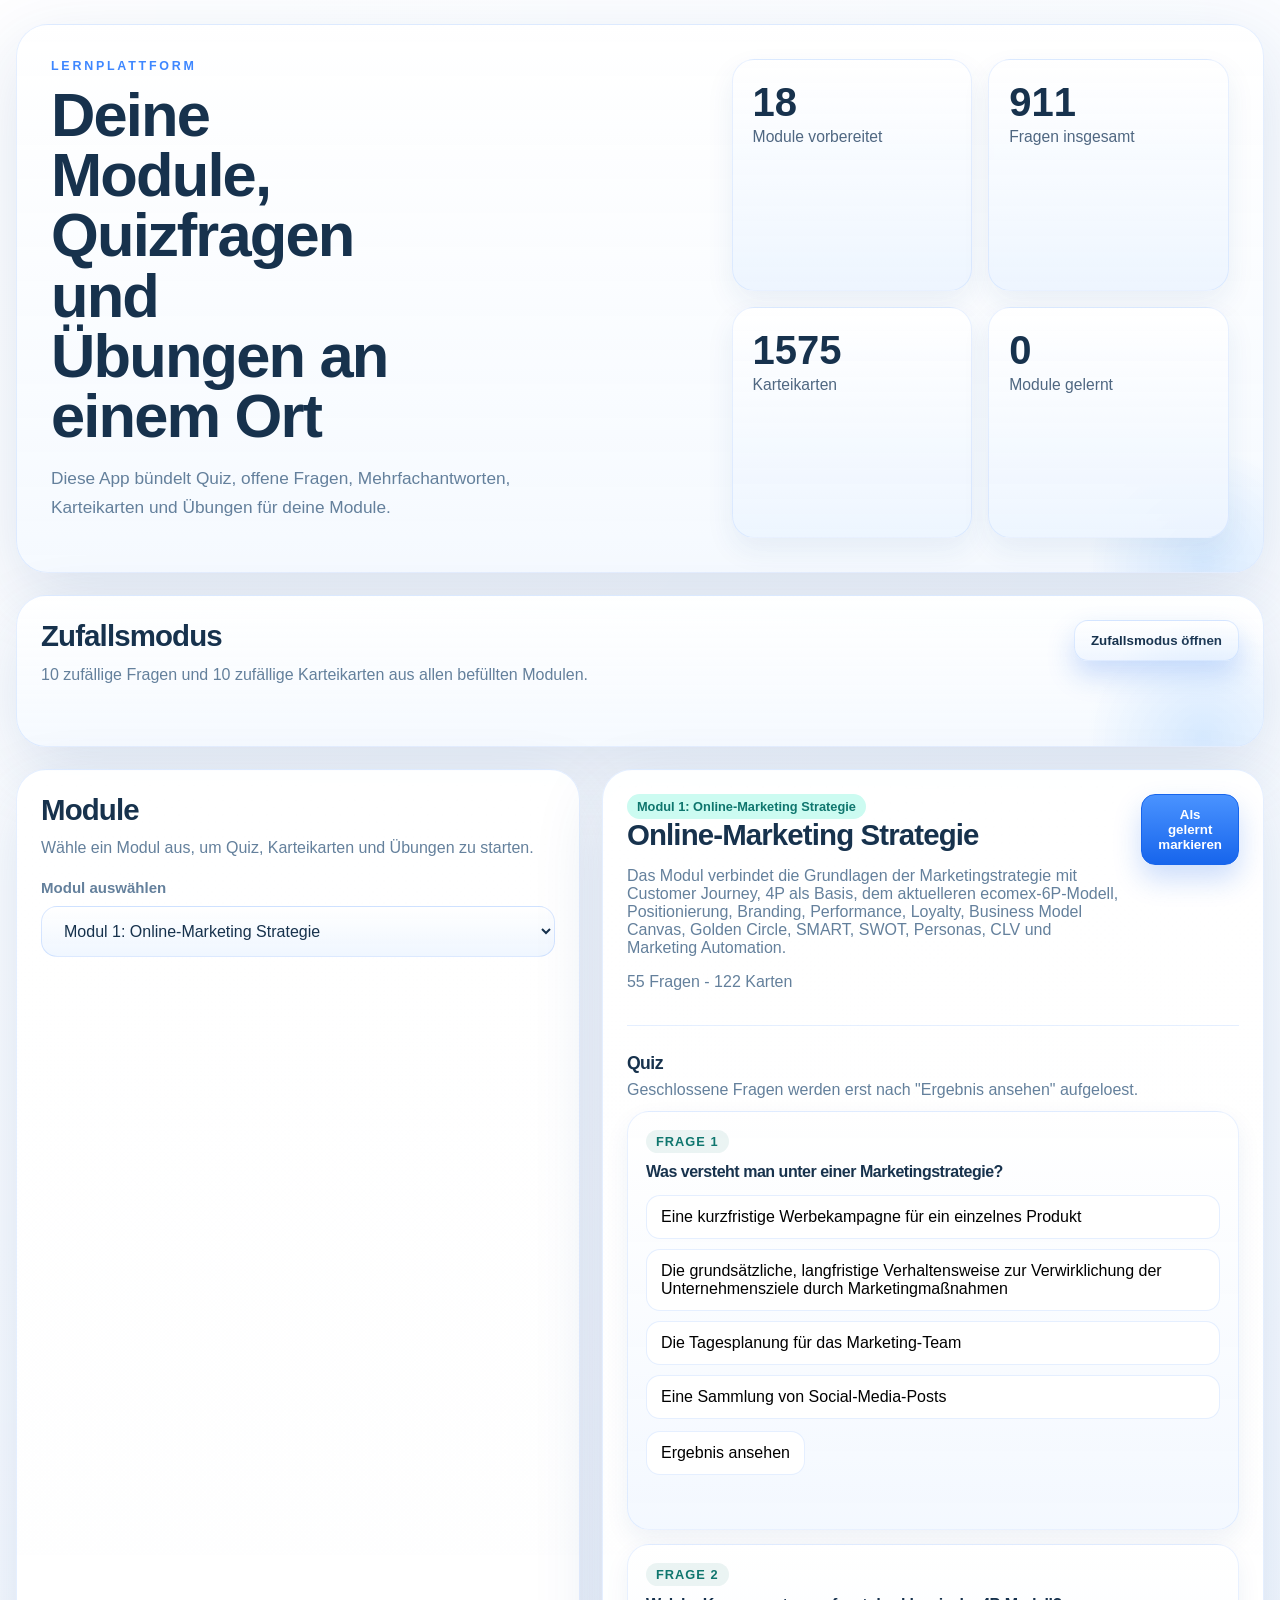
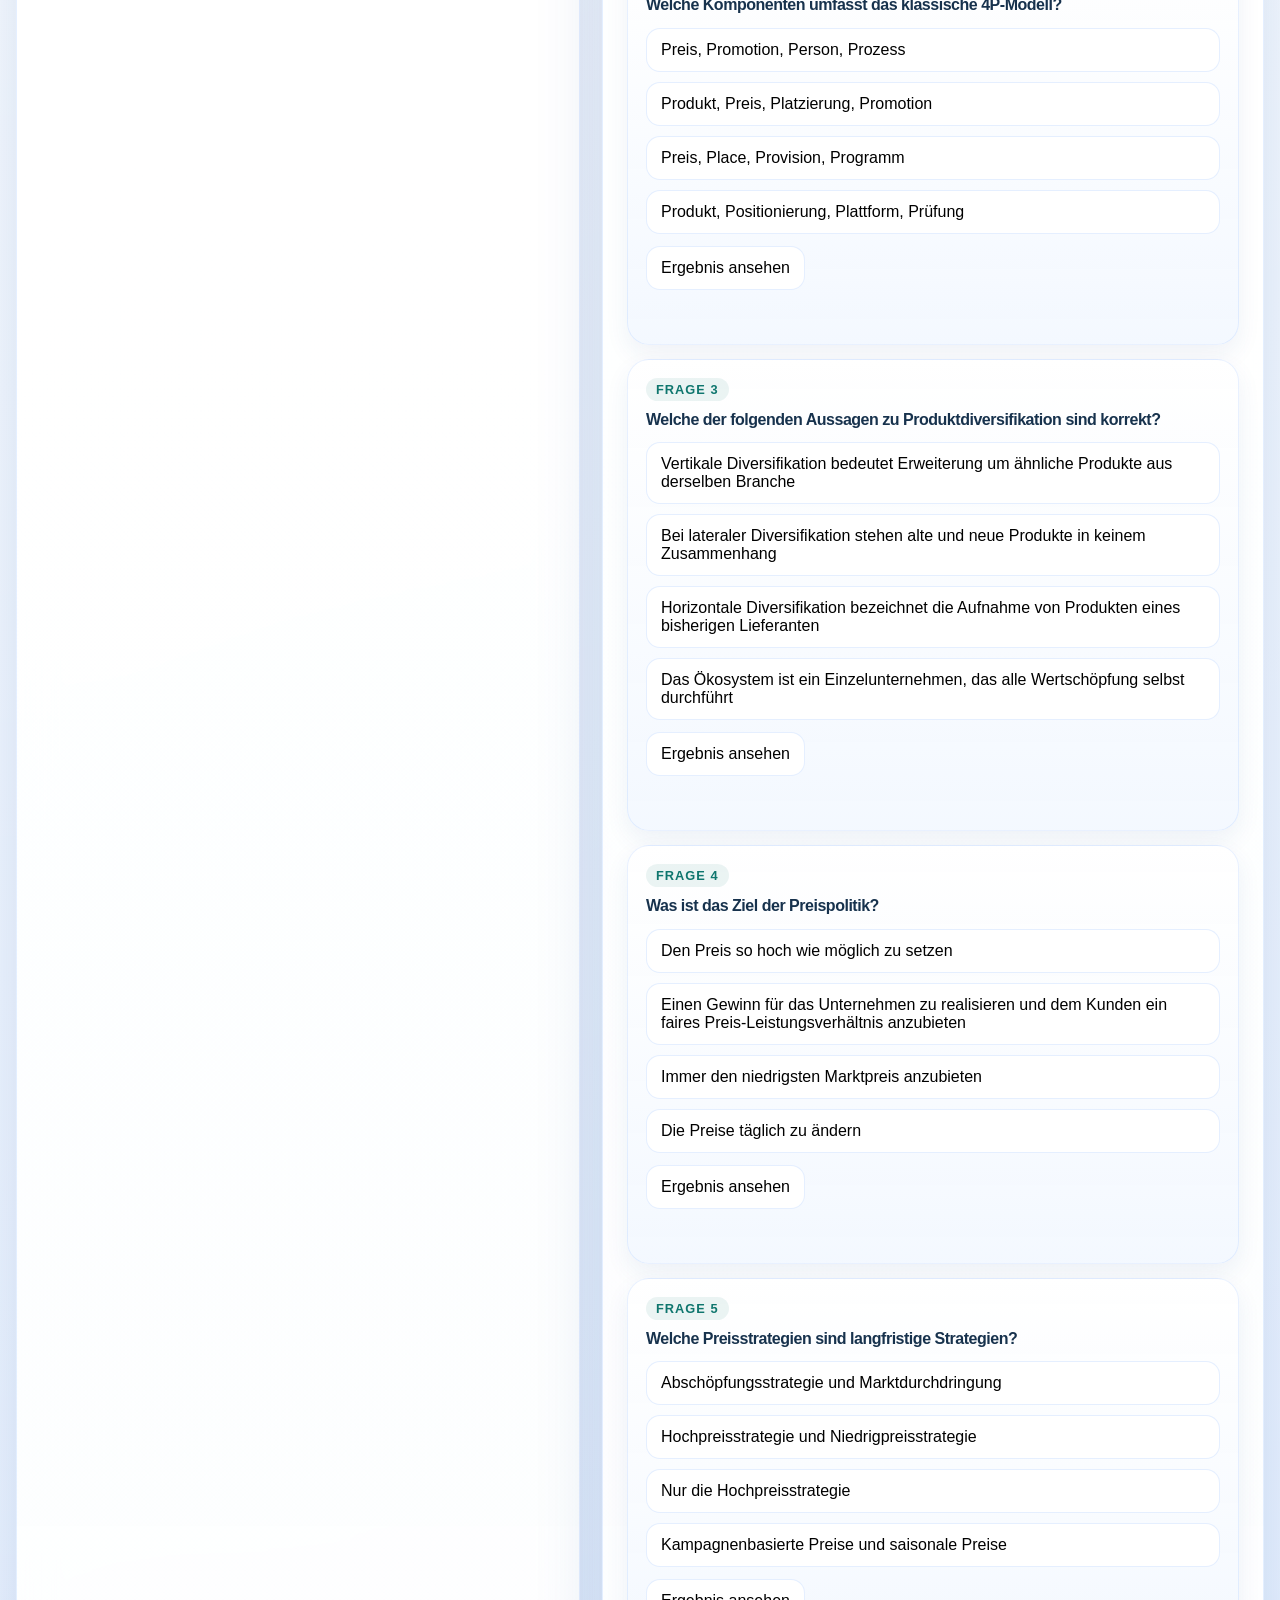
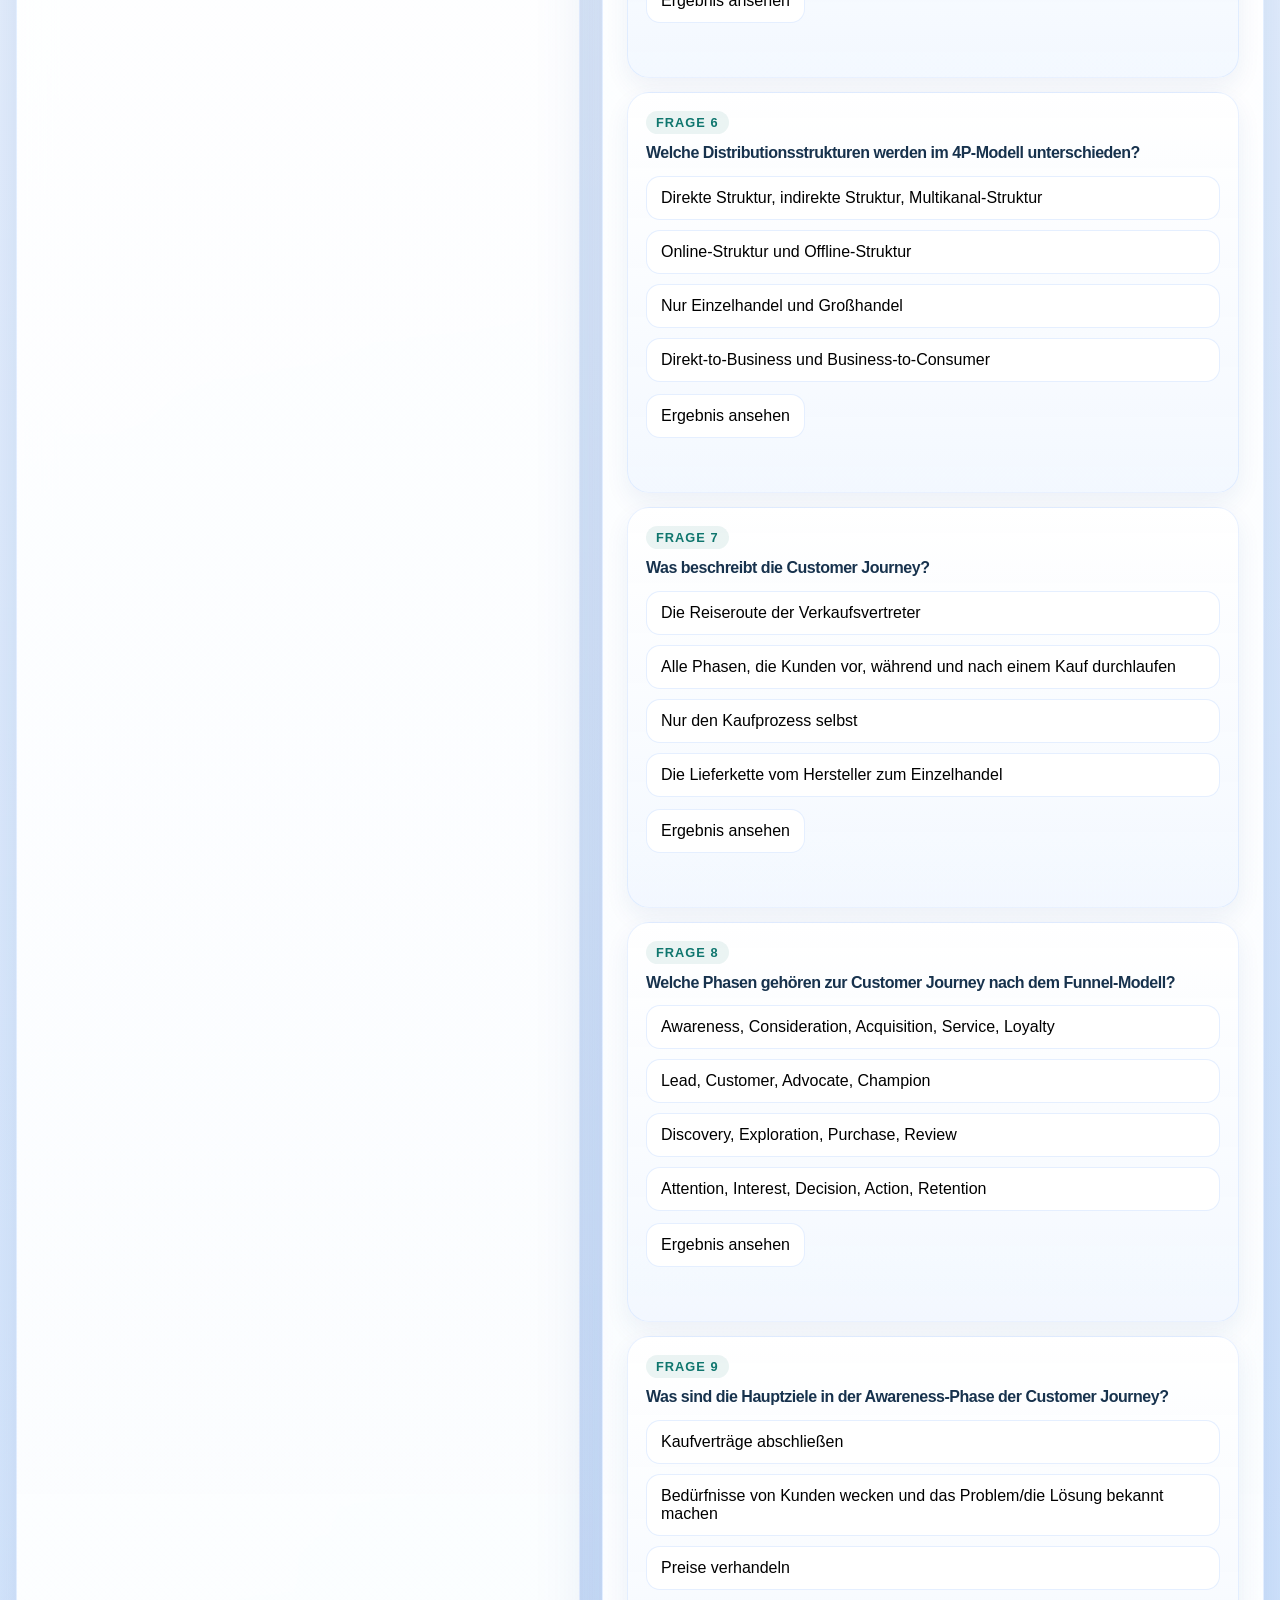
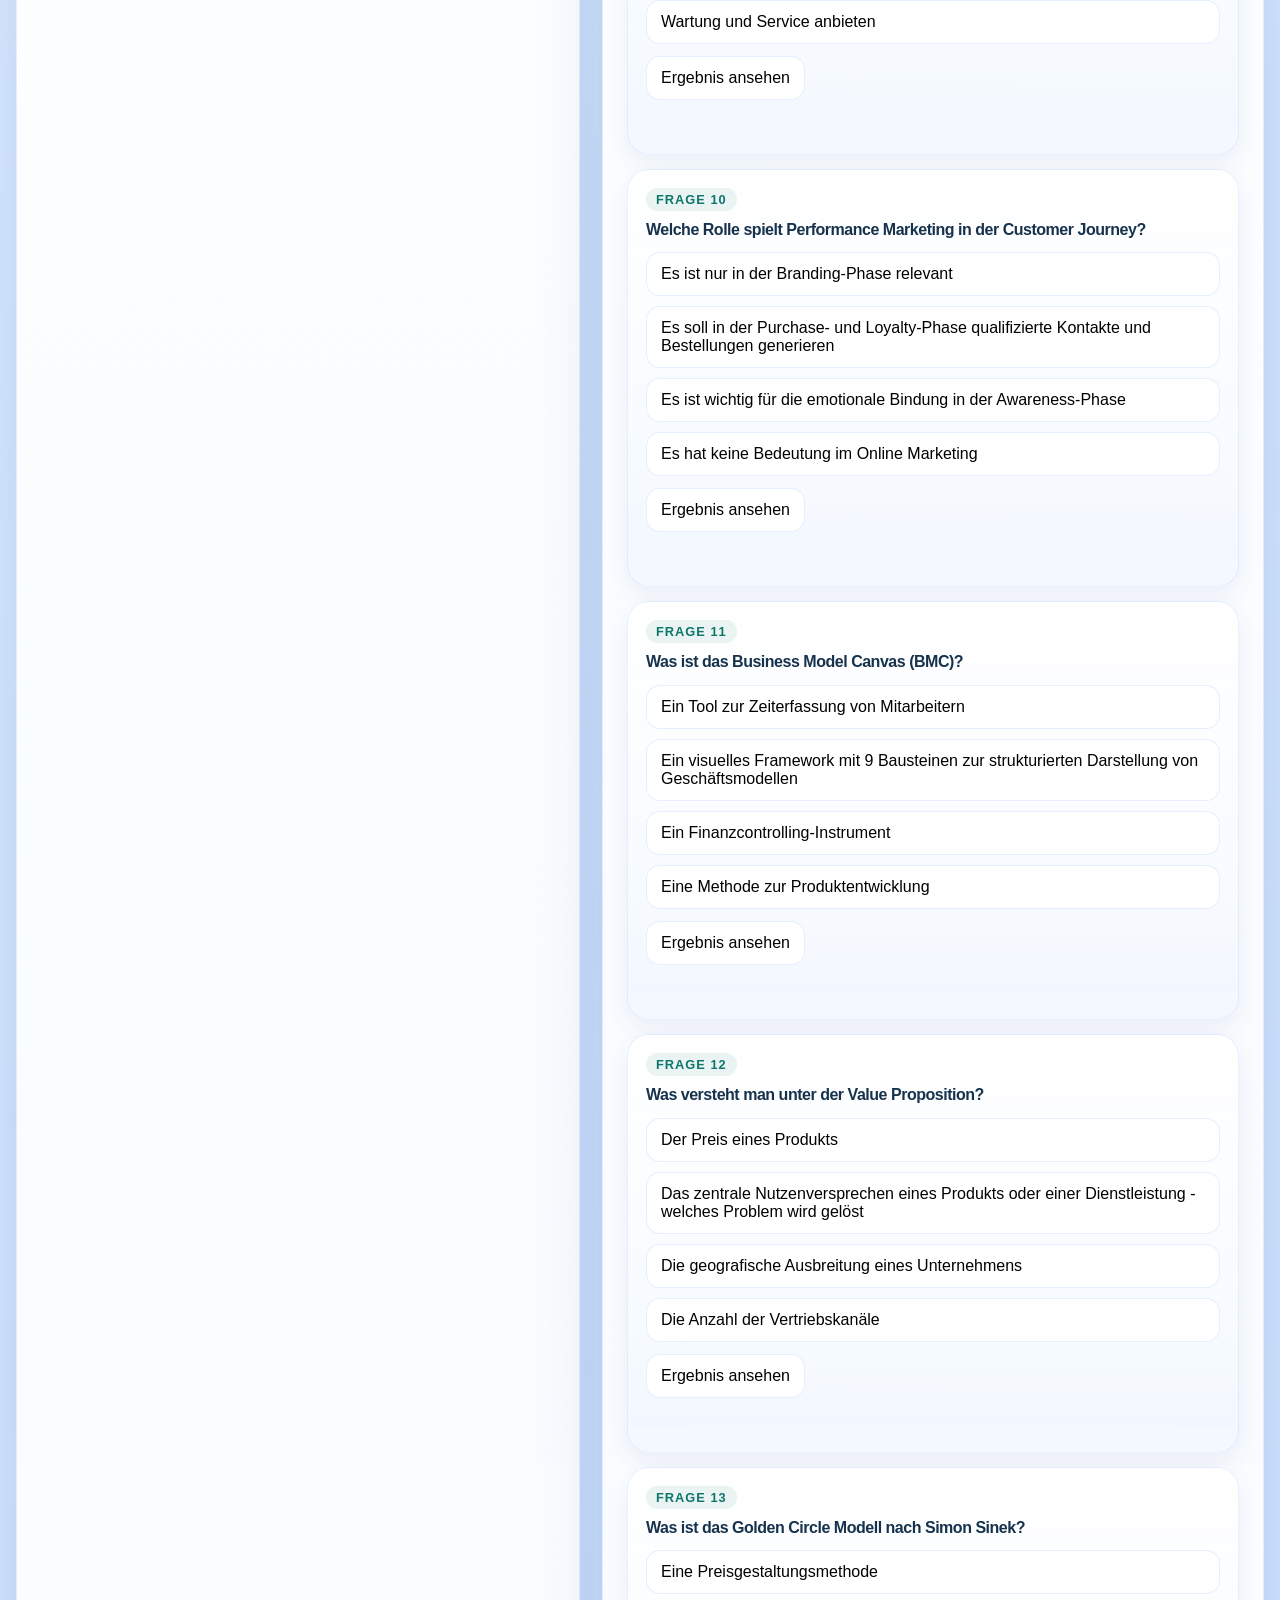
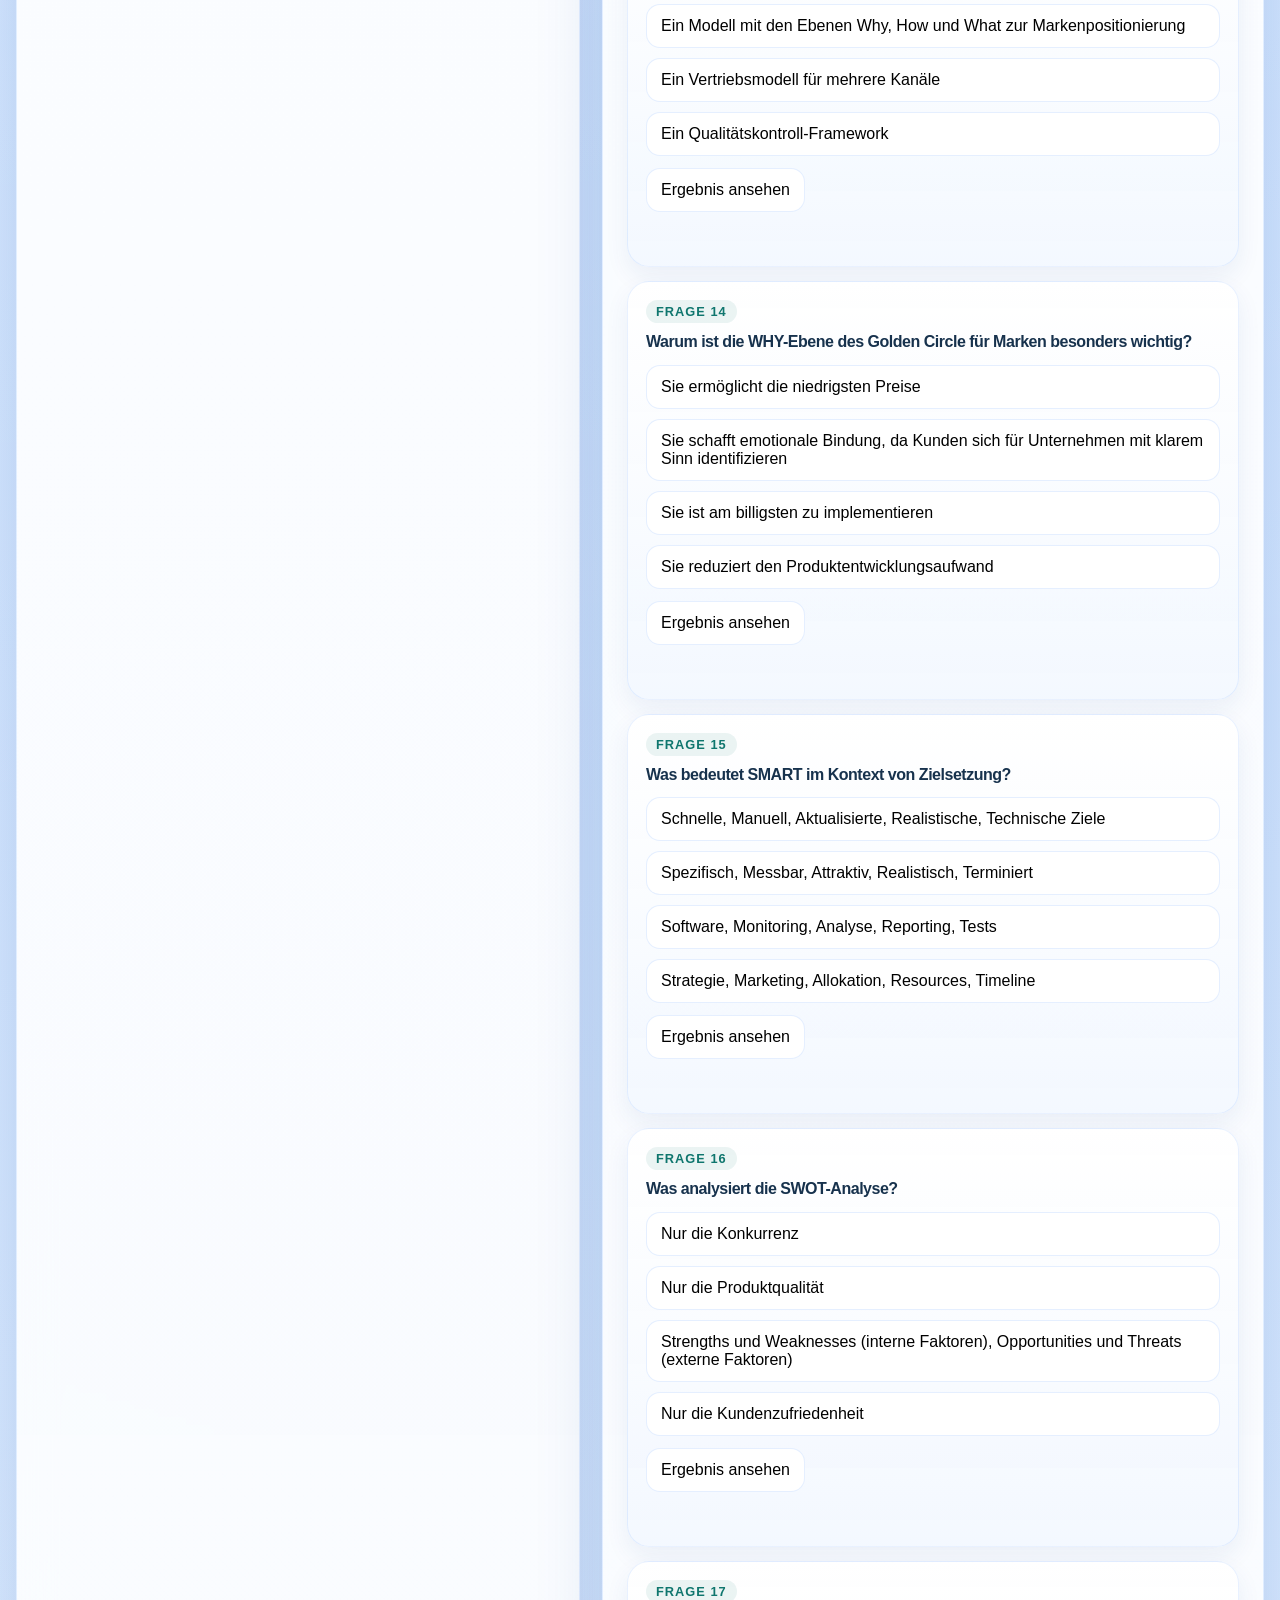
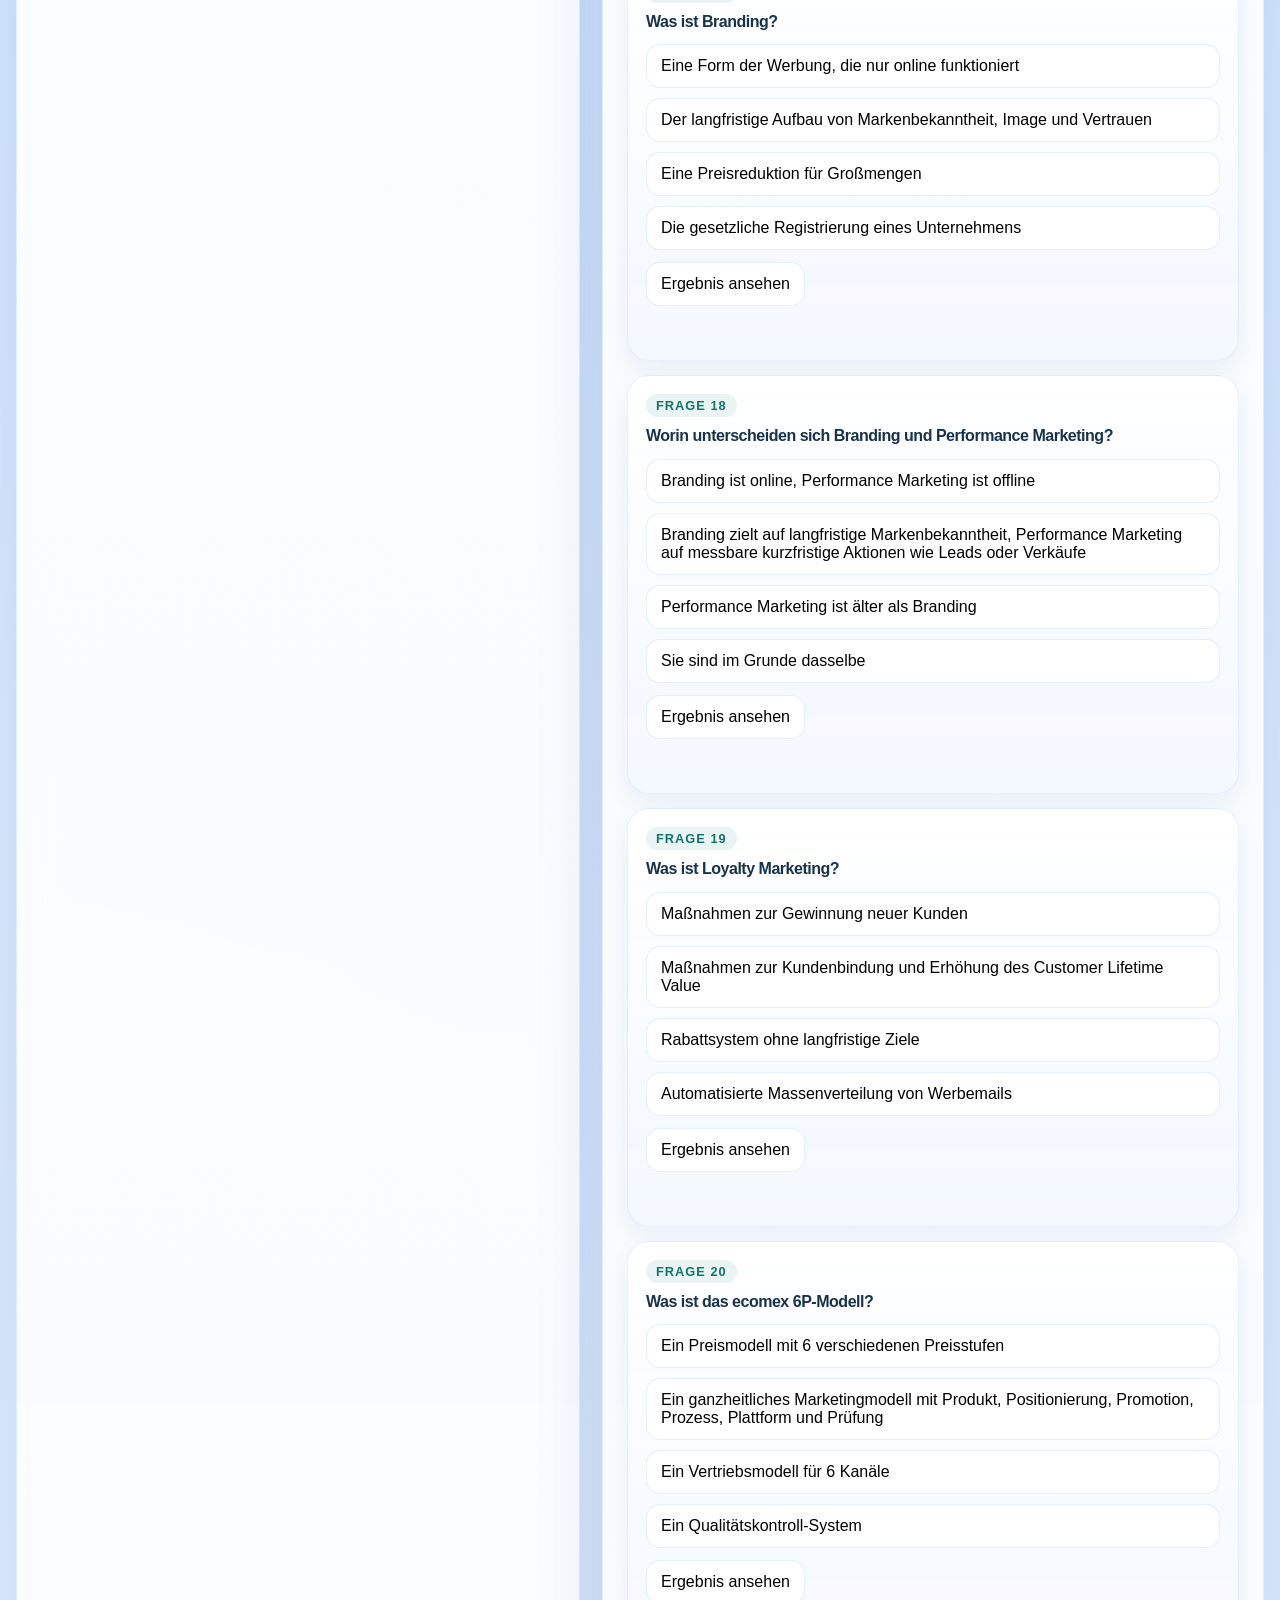
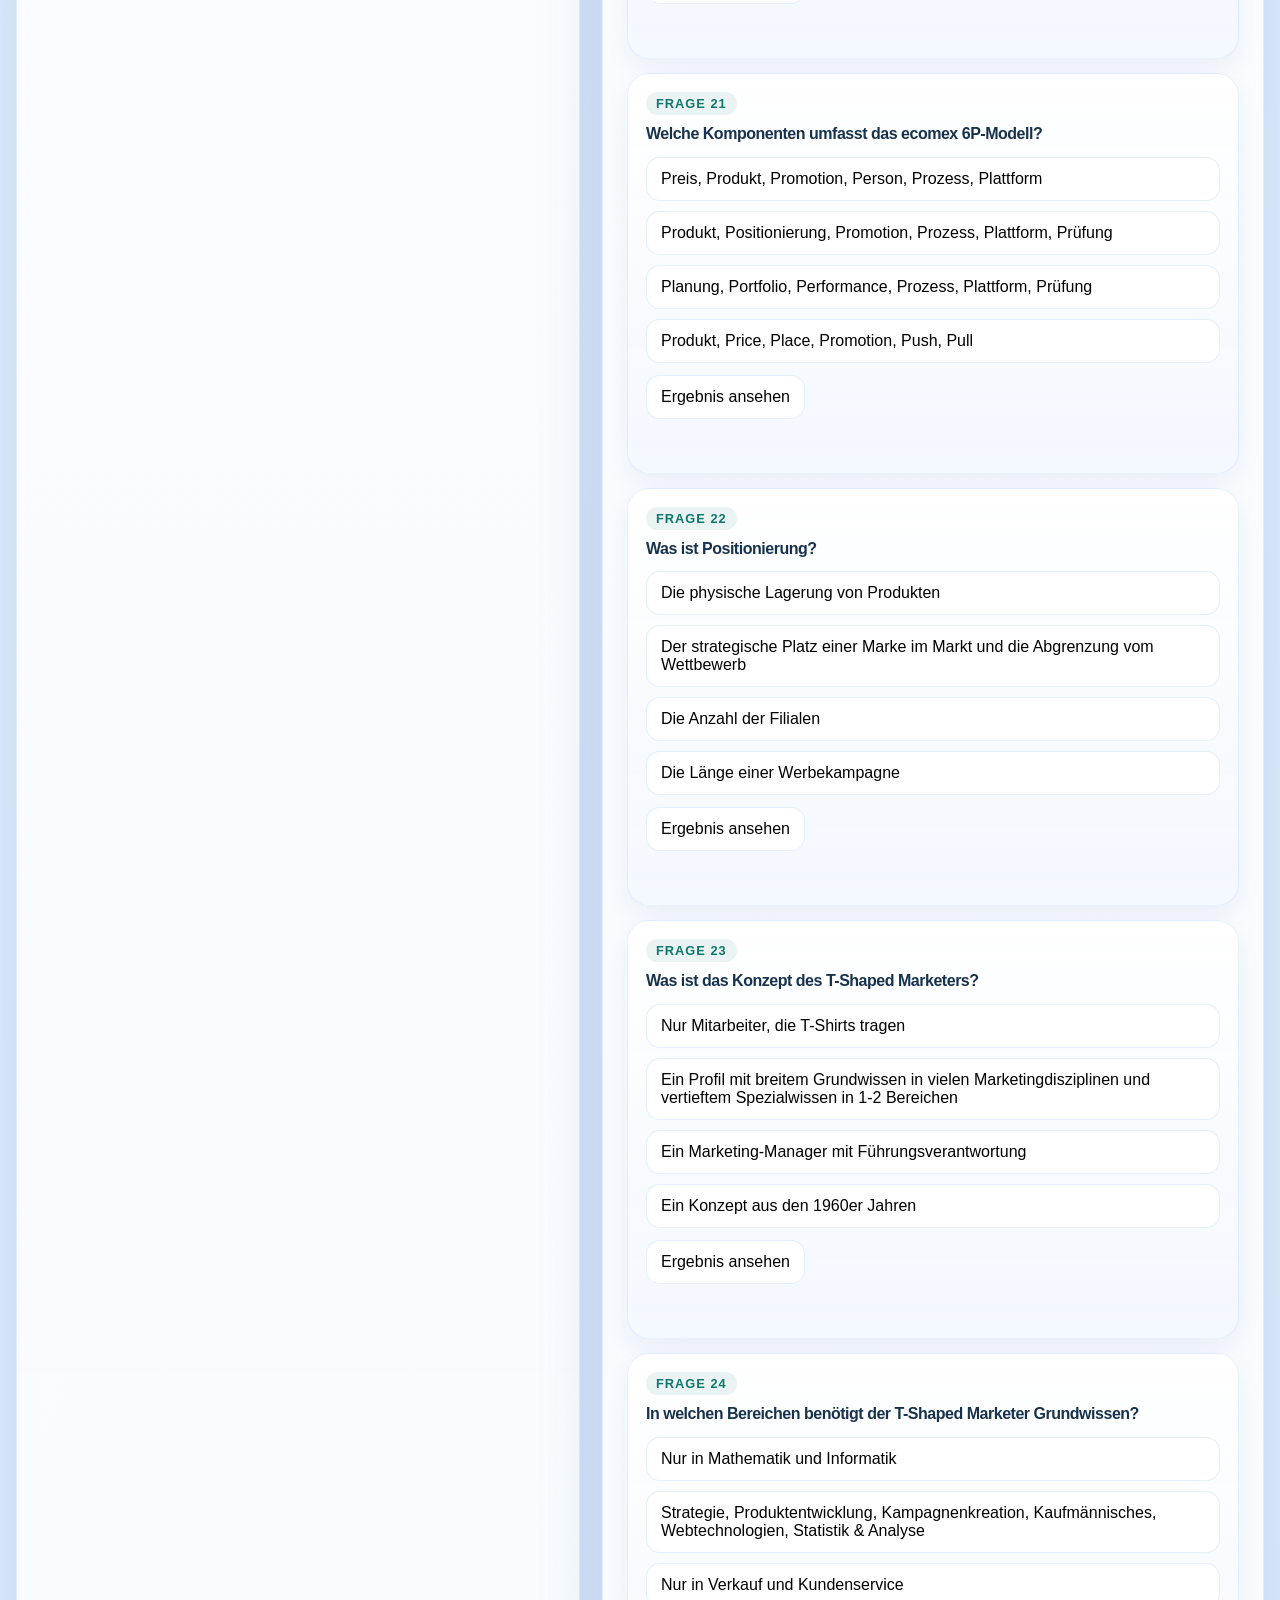
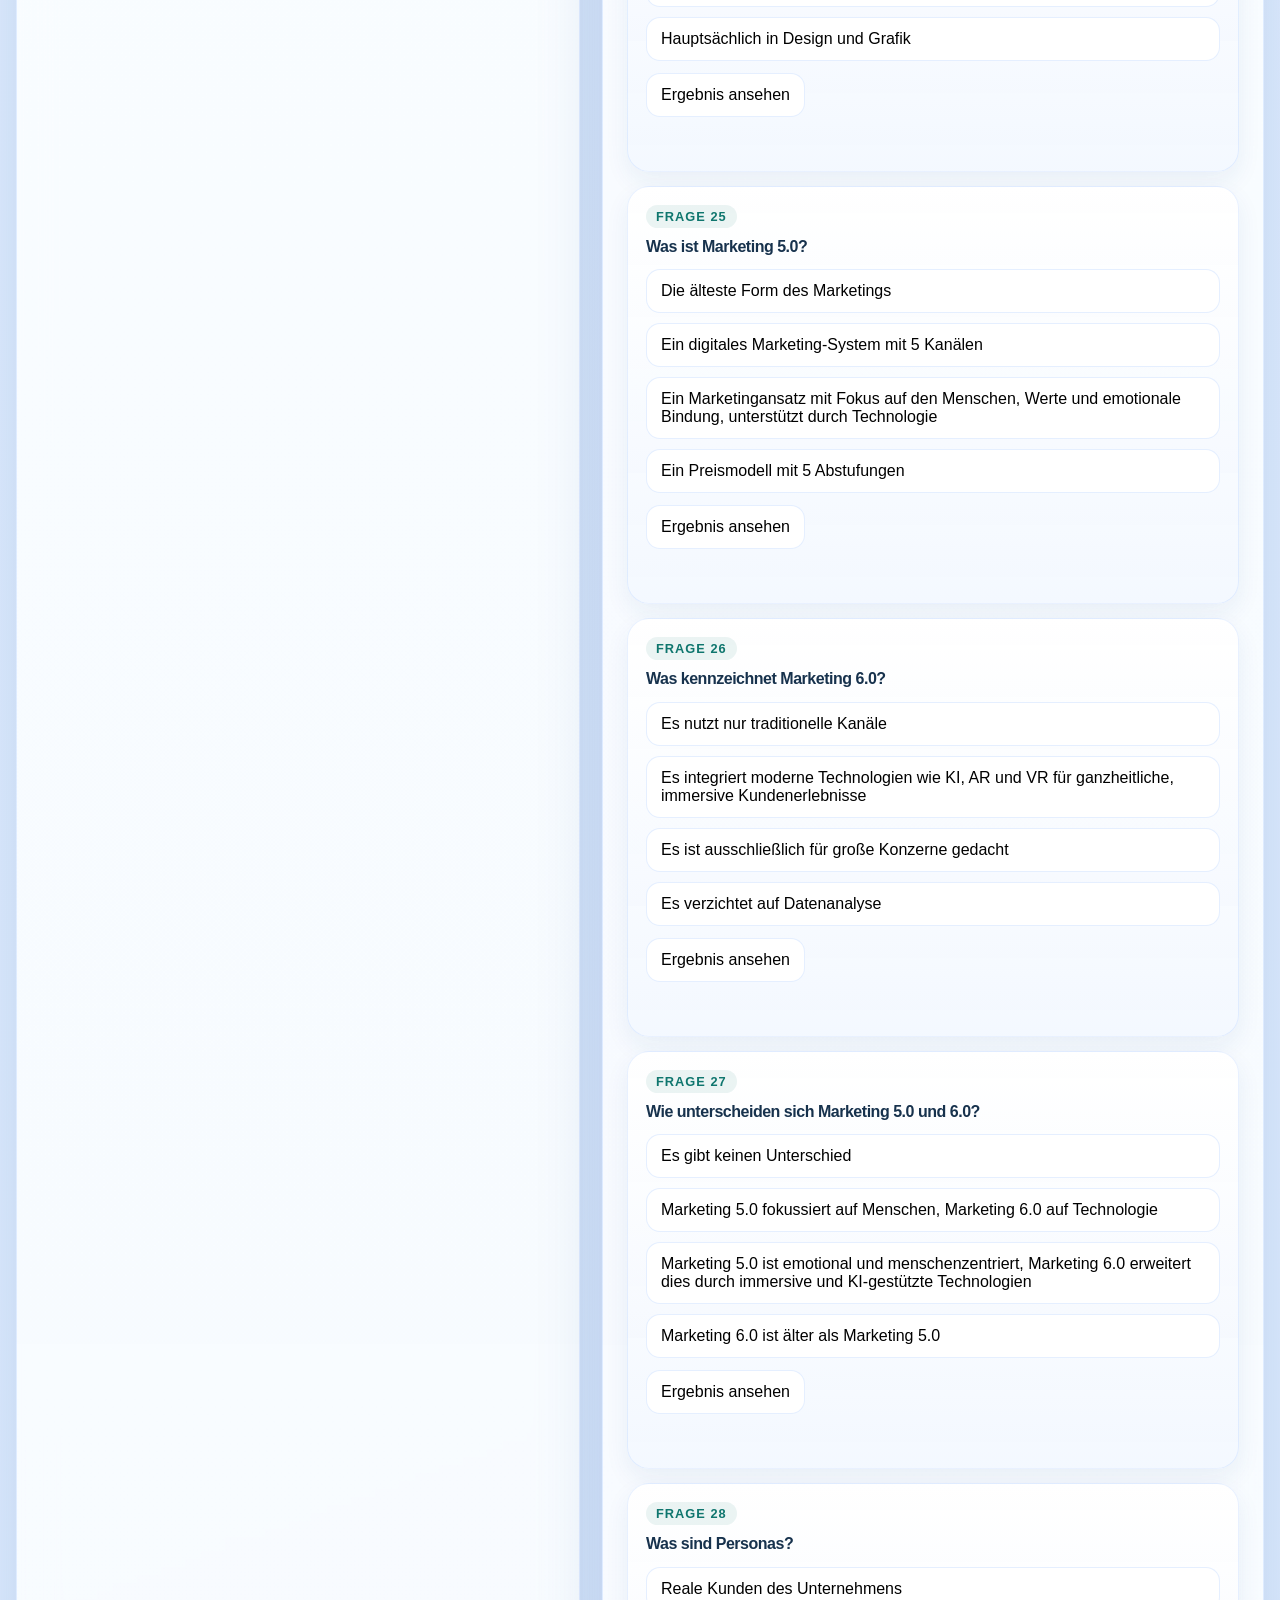
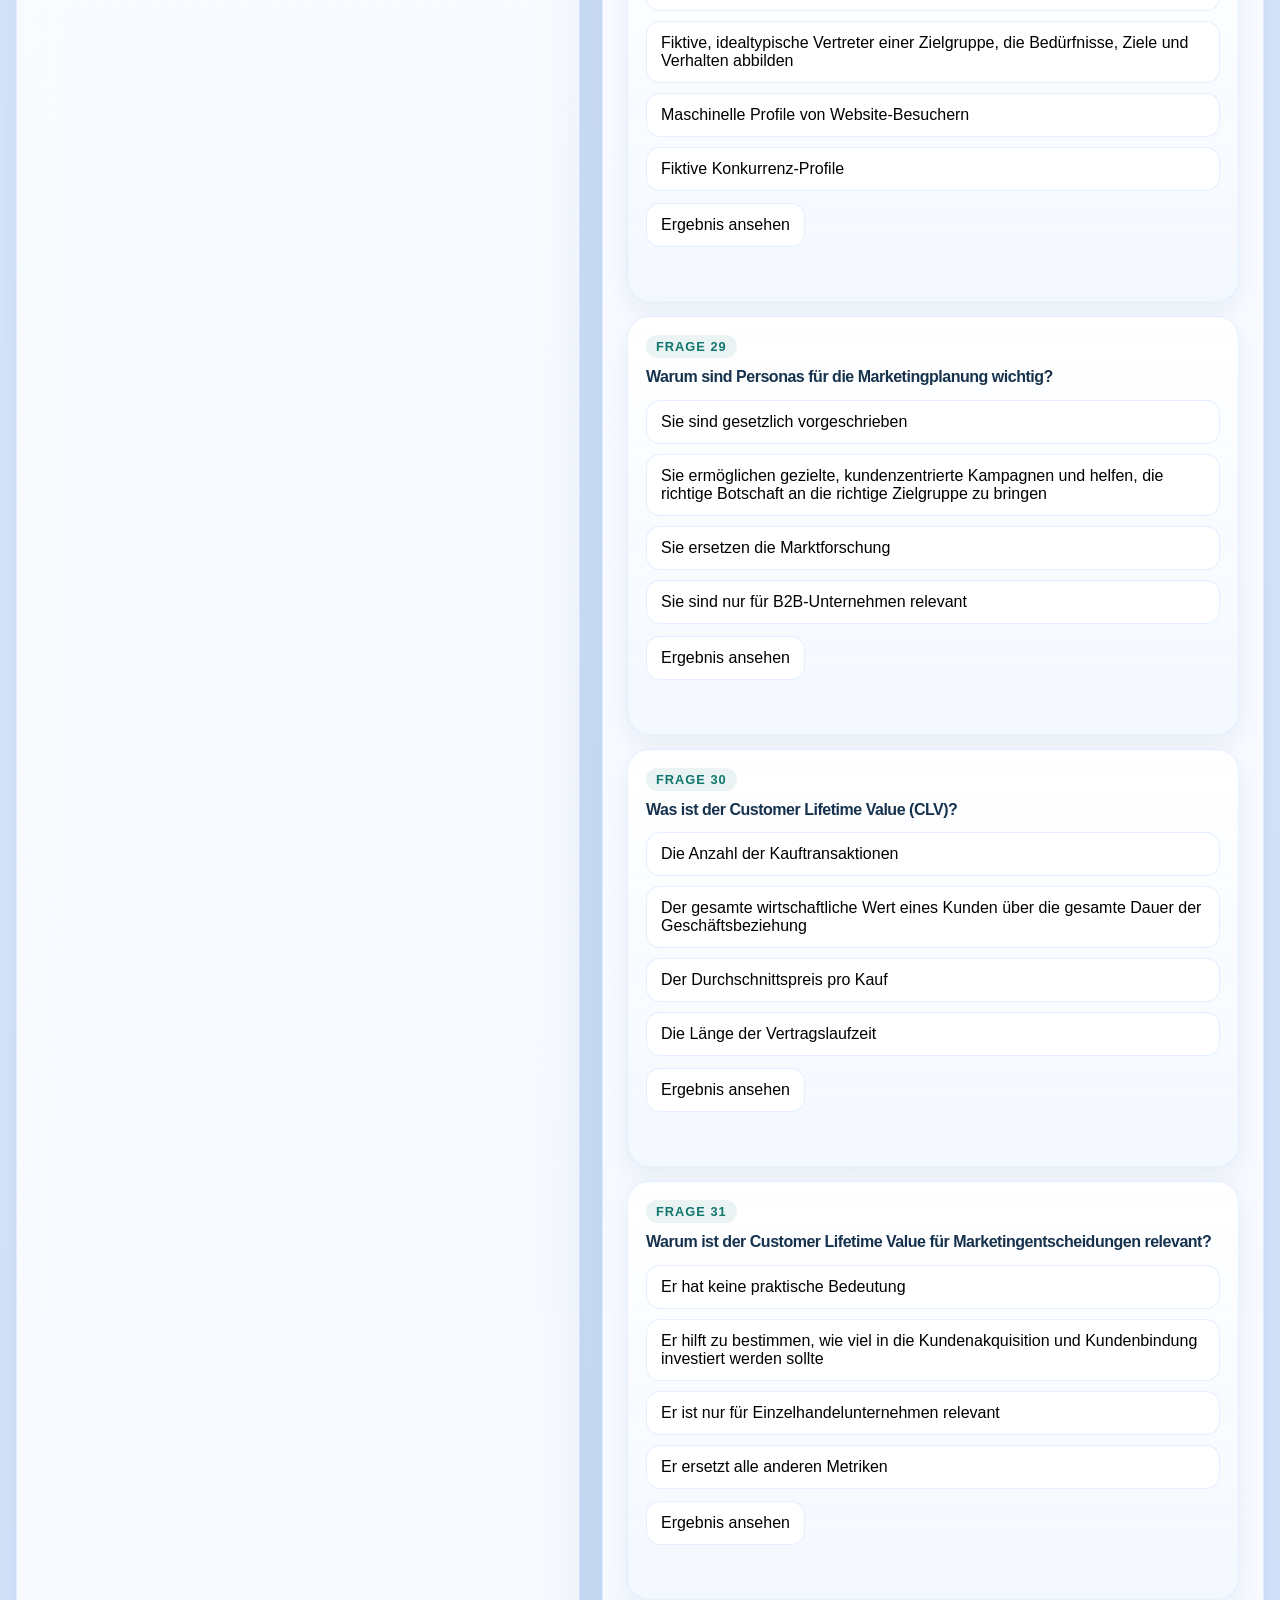
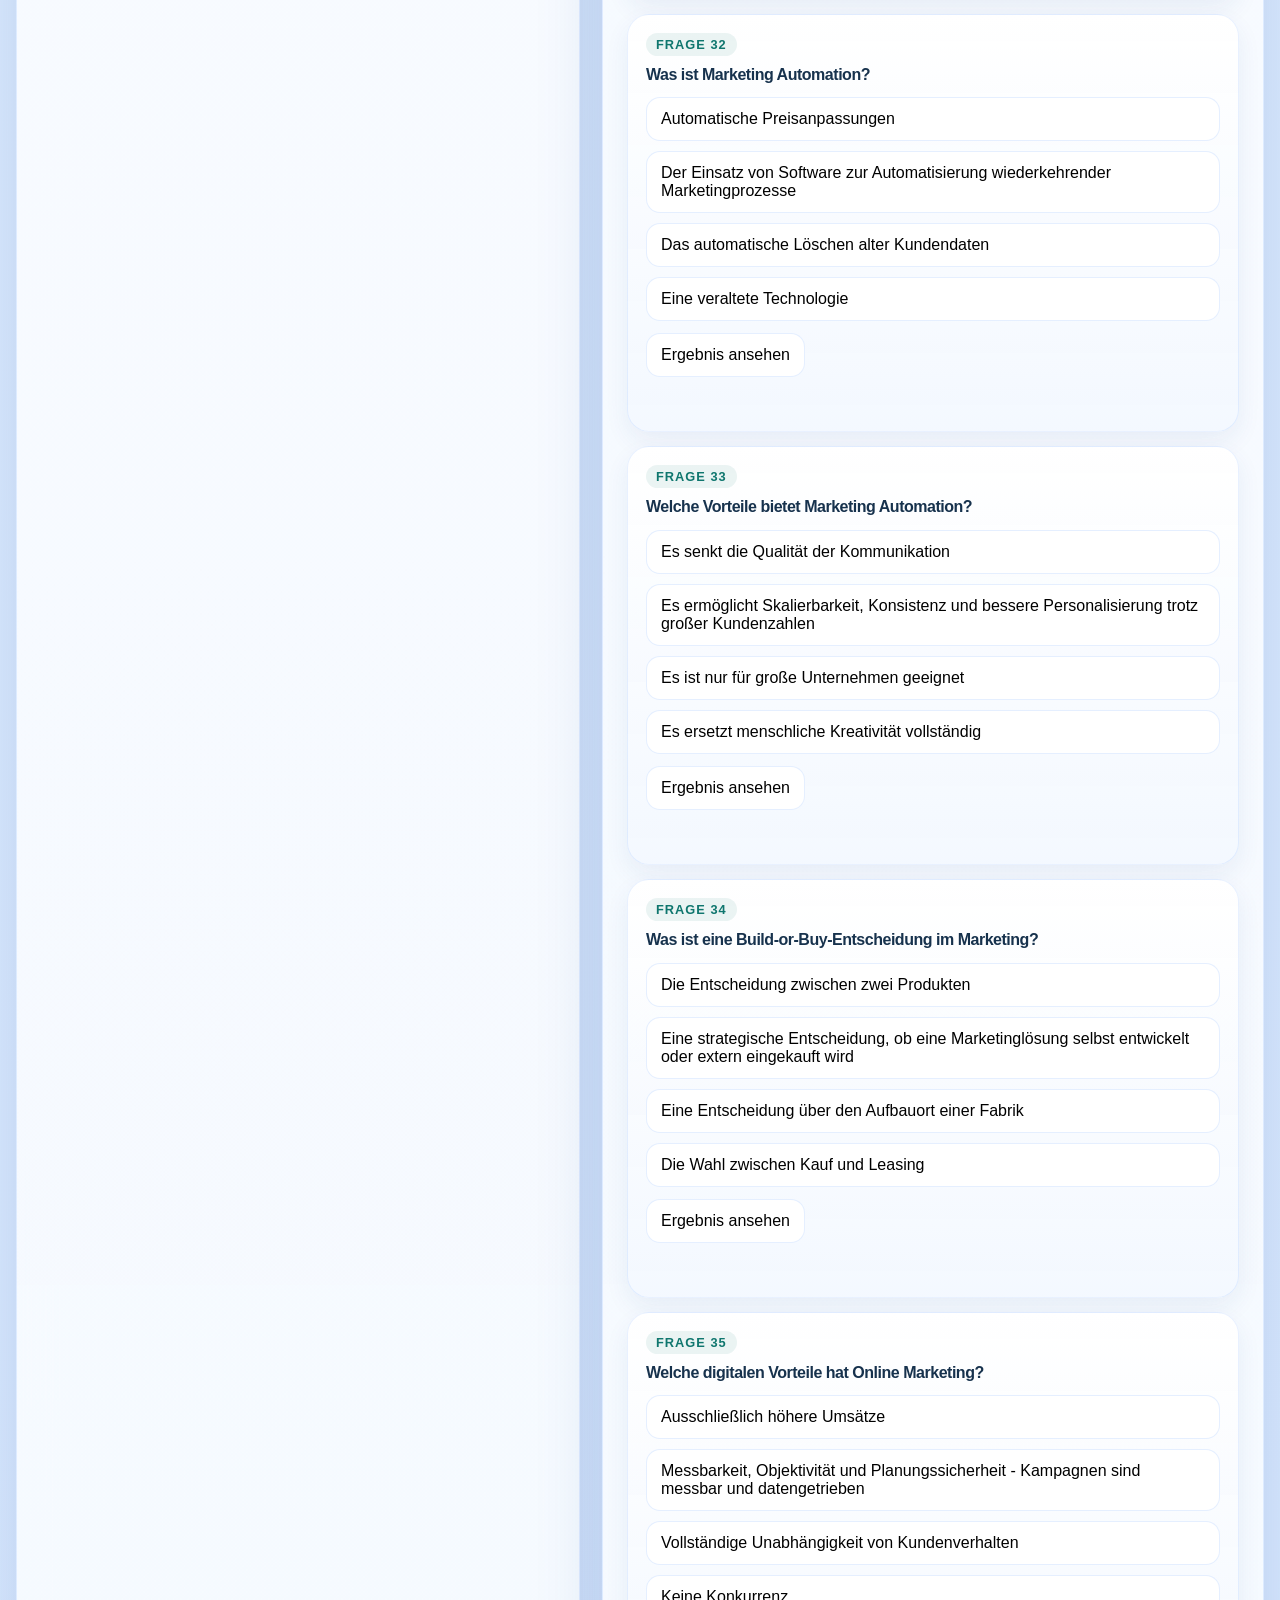
==== index.html @ 6debc1a5 "Add files via upload" ====
﻿<!DOCTYPE html>
<html lang="de">
  <head>
    <meta charset="UTF-8" />
    <meta name="viewport" content="width=device-width, initial-scale=1.0" />
    <title>LernApp Module</title>
    <meta
      name="description"
      content="Lern-App mit Quizfragen, Mehrfachantworten, Übungen und Karteikarten für deine Online-Marketing-Module."
    />
    <link rel="icon" type="image/png" href="icon.png" />
    <link rel="apple-touch-icon" href="icon.png" />
    <link rel="stylesheet" href="styles.css?v=20260418-2" />
  </head>
  <body>
    <div class="app-shell">
      <header class="hero">
        <div class="hero-copy">
          <p class="eyebrow">Lernplattform</p>
          <h1>Deine Module, Quizfragen und Übungen an einem Ort</h1>
          <p class="hero-text">
            Diese App bündelt Quiz, offene Fragen, Mehrfachantworten,
            Karteikarten und Übungen für deine Module.
          </p>
        </div>
        <div class="hero-stats">
          <div class="stat-card">
            <span id="moduleCount">0</span>
            <small>Module vorbereitet</small>
          </div>
          <div class="stat-card">
            <span id="questionCount">0</span>
            <small>Fragen insgesamt</small>
          </div>
          <div class="stat-card">
            <span id="flashcardCount">0</span>
            <small>Karteikarten</small>
          </div>
          <div class="stat-card">
            <span id="learnedCount">0</span>
            <small>Module gelernt</small>
          </div>
        </div>
      </header>

      <section class="panel random-panel">
        <div class="panel-head panel-head-actions">
          <div>
            <h2>Zufallsmodus</h2>
            <p>10 zufällige Fragen und 10 zufällige Karteikarten aus allen befüllten Modulen.</p>
          </div>
          <div class="panel-actions">
            <button id="randomStudyRefresh" class="ghost-action" type="button" hidden>Neu mischen</button>
            <button id="randomStudyToggle" class="progress-toggle secondary-action" type="button">Zufallsmodus öffnen</button>
          </div>
        </div>
        <div id="randomStudy" class="random-study" hidden></div>
      </section>

      <main class="layout">
        <section class="panel">
          <div class="panel-head">
            <h2>Module</h2>
            <p>Wähle ein Modul aus, um Quiz, Karteikarten und Übungen zu starten.</p>
          </div>
          <div class="module-picker">
            <label class="picker-label" for="moduleSelect">Modul auswählen</label>
            <select id="moduleSelect" class="module-select"></select>
          </div>
        </section>

        <section class="panel detail-panel">
          <div id="moduleDetail" class="module-detail"></div>
        </section>
      </main>
    </div>

    <script src="real-modules.js?v=20260418-1"></script>
    <script src="module-overrides.js?v=20260418-1"></script>
    <script src="module-learningcard-imports.js?v=20260418-1"></script>
    <script src="main.js?v=20260418-1"></script>
  </body>
</html>
---- styles.css ----
﻿:root {
  --bg: #f5efe4;
  --surface: rgba(255, 251, 244, 0.94);
  --surface-strong: #fffaf1;
  --ink: #1f2430;
  --muted: #6f7168;
  --accent: #0d7a6d;
  --border: rgba(31, 36, 48, 0.08);
  --shadow: 0 18px 50px rgba(61, 46, 21, 0.12);
  --radius-lg: 24px;
  --radius-md: 18px;
}
* { box-sizing: border-box; }
body {
  margin: 0;
  min-height: 100vh;
  font-family: Georgia, "Times New Roman", serif;
  color: var(--ink);
  background:
    radial-gradient(circle at top left, rgba(209, 107, 60, 0.16), transparent 30%),
    radial-gradient(circle at bottom right, rgba(13, 122, 109, 0.18), transparent 25%),
    linear-gradient(135deg, #f3ecdf 0%, #efe3d1 100%);
}
.app-shell { width: min(1320px, calc(100% - 28px)); margin: 24px auto; }
.hero, .panel {
  backdrop-filter: blur(10px);
  background: var(--surface);
  border: 1px solid var(--border);
  box-shadow: var(--shadow);
}
.hero {
  display: grid;
  grid-template-columns: 1.4fr 1fr;
  gap: 20px;
  padding: 28px;
  border-radius: var(--radius-lg);
}
.eyebrow { margin: 0 0 8px; text-transform: uppercase; letter-spacing: 0.16em; font-size: 0.75rem; color: #d16b3c; }
h1, h2, h3, h4 { margin: 0; line-height: 1.1; }
h1 { font-size: clamp(2rem, 4vw, 3.6rem); }
.hero-text, .panel-head p, .module-meta, .exercise-text, .empty-state p, .section-text, .module-counts { color: var(--muted); }
.hero-stats { display: grid; grid-template-columns: repeat(2, minmax(0, 1fr)); gap: 14px; }
.stat-card { padding: 20px; border-radius: var(--radius-md); background: var(--surface-strong); border: 1px solid var(--border); }
.stat-card span { display: block; font-size: 2.3rem; font-weight: 700; }
.layout { display: grid; grid-template-columns: 0.92fr 1.08fr; gap: 20px; margin-top: 20px; }
.panel { border-radius: var(--radius-lg); padding: 22px; }
.panel-head { margin-bottom: 18px; }
.panel-head-actions {
  display: flex;
  justify-content: space-between;
  gap: 16px;
  align-items: start;
}
.panel-actions {
  display: flex;
  gap: 10px;
  flex-wrap: wrap;
}
.module-picker { display: grid; gap: 8px; }
.picker-label { font-size: 0.92rem; color: var(--muted); }
.module-select {
  width: 100%;
  padding: 14px 16px;
  border-radius: 16px;
  border: 1px solid var(--border);
  background: var(--surface-strong);
  color: var(--ink);
  font: inherit;
}
.module-grid { display: grid; grid-template-columns: repeat(auto-fit, minmax(190px, 1fr)); gap: 14px; }
.module-card {
  padding: 18px;
  border: 1px solid var(--border);
  border-top: 6px solid var(--module-accent, var(--accent));
  background: var(--surface-strong);
  border-radius: var(--radius-md);
  cursor: pointer;
  transition: transform 0.18s ease, box-shadow 0.18s ease;
}
.module-card:hover, .module-card.active { transform: translateY(-3px); box-shadow: 0 12px 32px rgba(13, 122, 109, 0.14); }
.module-card h3 { font-size: 1.08rem; margin: 8px 0 6px; }
.module-status { margin-top: 10px; color: var(--module-accent, var(--accent)); font-size: 0.86rem; font-weight: 700; }
.badge { display: inline-block; padding: 5px 10px; border-radius: 999px; font-size: 0.8rem; }
.module-detail { min-height: 720px; }
.empty-state { display: grid; place-items: center; min-height: 560px; text-align: center; }
.detail-head {
  display: flex;
  justify-content: space-between;
  gap: 16px;
  align-items: start;
  margin-bottom: 22px;
  padding-bottom: 18px;
  border-bottom: 2px solid var(--module-soft, #ece4d7);
}
.detail-copy h2 { margin-bottom: 8px; }
.progress-toggle {
  border: 1px solid var(--border);
  background: var(--module-accent, var(--accent));
  color: #fff;
  border-radius: 14px;
  padding: 12px 16px;
  cursor: pointer;
  font-weight: 700;
}
.secondary-action {
  background: #fff;
  color: var(--ink);
}
.ghost-action {
  border: 1px solid var(--border);
  background: transparent;
  color: var(--ink);
  border-radius: 14px;
  padding: 12px 16px;
  cursor: pointer;
  font: inherit;
}
.section-title { margin: 28px 0 8px; font-size: 1.1rem; }
.section-text { margin: 0 0 12px; }
.quiz-card, .exercise-card, .tip-box, .flashcard-wrap {
  background: var(--surface-strong);
  border: 1px solid var(--border);
  border-radius: var(--radius-md);
  padding: 18px;
}
.quiz-card { margin-bottom: 14px; }
.question-source { margin-top: 10px; }
.source-badge {
  display: inline-flex;
  align-items: center;
  padding: 5px 10px;
  border-radius: 999px;
  font-size: 0.8rem;
  font-weight: 700;
}
.question-label {
  display: inline-block;
  margin-bottom: 10px;
  padding: 4px 10px;
  border-radius: 999px;
  font-size: 0.8rem;
  text-transform: uppercase;
  letter-spacing: 0.08em;
}
.question-hint { margin: 8px 0 0; color: var(--muted); font-size: 0.92rem; }
.quiz-options, .multi-options { display: grid; gap: 10px; margin-top: 14px; }
.answer-option, .sample-answer-toggle, .flashcard-nav, .check-answer { border: 1px solid var(--border); border-radius: 14px; }
.answer-option, .sample-answer-toggle, .flashcard-nav, .check-answer { background: #fff; padding: 12px 14px; cursor: pointer; font: inherit; }
.answer-option { width: 100%; text-align: left; }
.answer-option:hover, .sample-answer-toggle:hover, .flashcard-nav:hover, .check-answer:hover { border-color: rgba(13, 122, 109, 0.5); }
.answer-option.selected { border-color: rgba(13, 122, 109, 0.7); background: #eef8f5; }
.answer-option.correct { background: #ddf5df; border-color: #5b9f68; }
.answer-option.incorrect { background: #fde1df; border-color: #cf6658; }
.check-answer, .sample-answer-toggle { margin-top: 12px; }
.quiz-result { min-height: 24px; margin-top: 12px; font-weight: 700; }
.sample-answer { margin-top: 12px; padding: 14px; border-radius: 14px; background: #fff; border: 1px solid var(--border); }
.sample-answer p { margin: 8px 0 0; color: var(--muted); }
.flashcard-wrap { display: grid; gap: 14px; border-top: 6px solid var(--module-accent, var(--accent)); }
.flashcard-progress { color: var(--muted); font-size: 0.92rem; }
.flashcard {
  border: 0;
  background: linear-gradient(135deg, var(--module-soft, #e9f5ef), #fff);
  border-radius: var(--radius-md);
  padding: 26px;
  min-height: 210px;
  text-align: left;
  cursor: pointer;
}
.flashcard-face small { display: block; margin-bottom: 10px; color: var(--muted); text-transform: uppercase; letter-spacing: 0.08em; }
.flashcard-face h4 { font-size: 1.5rem; }
.flashcard-face p { margin: 0; font-size: 1.05rem; line-height: 1.5; }
.flashcard-face.is-hidden { display: none; }
.flashcard-actions { display: flex; gap: 10px; }
.flashcard-nav { background: #fff; flex: 1; }
.exercise-list { display: grid; gap: 12px; }
.exercise-card { border-left: 6px solid #d16b3c; }
.tip-box ul { padding-left: 18px; margin: 0; }
.random-panel { margin-top: 20px; }
.random-study { display: grid; gap: 18px; }
.random-grid {
  display: grid;
  grid-template-columns: minmax(0, 1.25fr) minmax(320px, 0.75fr);
  gap: 20px;
  align-items: start;
}
.random-sidebar {
  display: grid;
  gap: 6px;
}
@media (max-width: 980px) {
  .hero, .layout { grid-template-columns: 1fr; }
  .module-detail { min-height: unset; }
  .detail-head, .flashcard-actions { flex-direction: column; }
  .panel-head-actions { align-items: stretch; }
  .random-grid { grid-template-columns: 1fr; }
}
@media (max-width: 640px) {
  .app-shell { width: min(100% - 18px, 100%); margin: 10px auto; }
  .hero, .panel { padding: 18px; }
  .hero-stats { grid-template-columns: 1fr; }
  .stat-card span { font-size: 2rem; }
  .flashcard { min-height: 180px; padding: 20px; }
  .panel-actions { width: 100%; }
  .panel-actions > * { flex: 1; }
}

/* Modern blue refresh */
:root {
  --bg: #eaf3ff;
  --surface: rgba(255, 255, 255, 0.82);
  --surface-strong: rgba(255, 255, 255, 0.96);
  --ink: #17324d;
  --muted: #64809c;
  --accent: #2878ff;
  --border: rgba(40, 120, 255, 0.14);
  --shadow: 0 24px 70px rgba(26, 74, 145, 0.14);
  --radius-lg: 28px;
  --radius-md: 20px;
}

body {
  font-family: "Avenir Next", "Segoe UI Variable Display", "Segoe UI", Arial, sans-serif;
  background:
    radial-gradient(circle at top left, rgba(255, 255, 255, 0.95), transparent 28%),
    radial-gradient(circle at 82% 18%, rgba(87, 157, 255, 0.28), transparent 24%),
    radial-gradient(circle at 18% 86%, rgba(40, 120, 255, 0.18), transparent 26%),
    linear-gradient(160deg, #edf5ff 0%, #dbeafe 52%, #c8dcff 100%);
}

body::before {
  content: "";
  position: fixed;
  inset: 0;
  pointer-events: none;
  background-image:
    linear-gradient(rgba(255, 255, 255, 0.16) 1px, transparent 1px),
    linear-gradient(90deg, rgba(255, 255, 255, 0.16) 1px, transparent 1px);
  background-size: 34px 34px;
  mask-image: linear-gradient(to bottom, rgba(0, 0, 0, 0.58), transparent 78%);
  opacity: 0.7;
}

.app-shell {
  width: min(1360px, calc(100% - 32px));
  margin: 24px auto 34px;
}

.hero,
.panel {
  position: relative;
  overflow: hidden;
  backdrop-filter: blur(18px);
  -webkit-backdrop-filter: blur(18px);
  background: linear-gradient(180deg, rgba(255, 255, 255, 0.94), rgba(244, 249, 255, 0.88));
  border: 1px solid rgba(40, 120, 255, 0.12);
  box-shadow: var(--shadow);
}

.hero::after,
.panel::after {
  content: "";
  position: absolute;
  width: 240px;
  height: 240px;
  right: -60px;
  bottom: -110px;
  border-radius: 999px;
  background: radial-gradient(circle, rgba(153, 201, 255, 0.34), transparent 68%);
  pointer-events: none;
}

.hero {
  grid-template-columns: 1.32fr 1fr;
  gap: 24px;
  padding: 34px;
  border-radius: 32px;
}

.eyebrow {
  margin: 0 0 12px;
  font-size: 0.78rem;
  font-weight: 700;
  letter-spacing: 0.22em;
  color: #3e87ff;
}

h1,
h2,
h3,
h4 {
  letter-spacing: -0.03em;
}

h1 {
  max-width: 10ch;
  font-size: clamp(2.3rem, 4.8vw, 4.4rem);
  line-height: 0.98;
}

h2 {
  font-size: clamp(1.45rem, 2.3vw, 1.9rem);
}

.hero-text {
  max-width: 58ch;
  margin-top: 18px;
  font-size: 1.08rem;
  line-height: 1.65;
}

.hero-stats {
  position: relative;
  z-index: 1;
  gap: 16px;
}

.stat-card {
  padding: 22px 20px;
  border-radius: 22px;
  background: linear-gradient(180deg, rgba(255, 255, 255, 0.98), rgba(237, 245, 255, 0.92));
  border: 1px solid rgba(40, 120, 255, 0.1);
  box-shadow: 0 12px 28px rgba(26, 74, 145, 0.08);
}

.stat-card span {
  margin-bottom: 6px;
  font-size: 2.5rem;
  font-weight: 800;
  color: #17324d;
  line-height: 1;
}

.stat-card small {
  color: #4f6781;
  font-size: 0.98rem;
}

.layout {
  gap: 22px;
  margin-top: 22px;
}

.panel {
  padding: 24px;
  border-radius: 30px;
}

.panel-head p,
.module-meta,
.exercise-text,
.empty-state p,
.section-text,
.module-counts,
.picker-label,
.flashcard-progress,
.question-hint,
.sample-answer p {
  color: #64809c;
}

.panel-head p {
  margin-top: 10px;
  line-height: 1.55;
}

.module-picker {
  gap: 10px;
}

.picker-label {
  font-size: 0.94rem;
  font-weight: 600;
}

.module-select {
  padding: 15px 18px;
  border-radius: 16px;
  border: 1px solid rgba(40, 120, 255, 0.16);
  background: linear-gradient(180deg, rgba(255, 255, 255, 0.97), rgba(239, 246, 255, 0.96));
  box-shadow: inset 0 1px 0 rgba(255, 255, 255, 0.85);
}

.module-select:focus {
  outline: none;
  border-color: #2878ff;
  box-shadow: 0 0 0 4px rgba(40, 120, 255, 0.14);
}

.module-card {
  padding: 20px;
  border-radius: 22px;
  border: 1px solid rgba(40, 120, 255, 0.1);
  background: linear-gradient(180deg, rgba(255, 255, 255, 0.98), rgba(241, 247, 255, 0.95));
  box-shadow: 0 12px 26px rgba(26, 74, 145, 0.08);
}

.module-card:hover,
.module-card.active {
  transform: translateY(-4px);
  box-shadow: 0 20px 36px rgba(26, 74, 145, 0.14);
}

.badge,
.source-badge,
.question-label {
  border-radius: 999px;
  font-weight: 700;
}

.badge,
.source-badge {
  background: rgba(40, 120, 255, 0.08);
}

.detail-head {
  gap: 18px;
  margin-bottom: 24px;
  padding-bottom: 18px;
  border-bottom: 1px solid rgba(40, 120, 255, 0.12);
}

.progress-toggle,
.secondary-action,
.ghost-action,
.answer-option,
.sample-answer-toggle,
.flashcard-nav,
.check-answer {
  transition: transform 0.16s ease, box-shadow 0.16s ease, border-color 0.16s ease, background 0.16s ease;
}

.progress-toggle,
.secondary-action,
.ghost-action {
  padding: 12px 16px;
  border-radius: 14px;
  font-weight: 700;
}

.progress-toggle {
  border: 1px solid #1765ec;
  background: linear-gradient(180deg, #4a93ff, #1765ec);
  color: #fff;
  box-shadow: 0 14px 28px rgba(23, 101, 236, 0.22);
}

.secondary-action {
  border: 1px solid rgba(40, 120, 255, 0.14);
  background: linear-gradient(180deg, rgba(255, 255, 255, 0.98), rgba(240, 246, 255, 0.96));
  color: #17324d;
}

.ghost-action {
  border: 1px solid rgba(40, 120, 255, 0.14);
  background: rgba(255, 255, 255, 0.58);
  color: #315070;
}

.progress-toggle:hover,
.secondary-action:hover,
.ghost-action:hover,
.answer-option:hover,
.sample-answer-toggle:hover,
.flashcard-nav:hover,
.check-answer:hover {
  transform: translateY(-1px);
}

.quiz-card,
.exercise-card,
.tip-box,
.flashcard-wrap,
.sample-answer {
  border-radius: 22px;
  border: 1px solid rgba(40, 120, 255, 0.1);
  background: linear-gradient(180deg, rgba(255, 255, 255, 0.98), rgba(243, 248, 255, 0.95));
  box-shadow: 0 10px 24px rgba(26, 74, 145, 0.07);
}

.answer-option,
.sample-answer-toggle,
.flashcard-nav,
.check-answer {
  border: 1px solid rgba(40, 120, 255, 0.12);
  background: rgba(255, 255, 255, 0.96);
  box-shadow: inset 0 1px 0 rgba(255, 255, 255, 0.92);
}

.answer-option.selected {
  border-color: rgba(40, 120, 255, 0.52);
  background: linear-gradient(180deg, #eef5ff, #e6f0ff);
}

.answer-option.correct {
  background: linear-gradient(180deg, #e8fff0, #d9f6e5);
  border-color: #47b57f;
}

.answer-option.incorrect {
  background: linear-gradient(180deg, #fff2f4, #ffe3e7);
  border-color: #e37984;
}

.flashcard-wrap {
  gap: 14px;
}

.flashcard {
  min-height: 220px;
  padding: 28px;
  border-radius: 22px;
  background:
    linear-gradient(135deg, rgba(255, 255, 255, 0.98), var(--module-soft, #e5f0ff)),
    linear-gradient(180deg, rgba(255, 255, 255, 0.92), rgba(255, 255, 255, 0.92));
}

.flashcard-face small {
  margin-bottom: 12px;
  font-size: 0.76rem;
  font-weight: 700;
  letter-spacing: 0.1em;
}

.flashcard-face p {
  line-height: 1.62;
  color: #32506f;
}

.exercise-card {
  border-left: 6px solid var(--module-accent, #2878ff);
}

.random-panel {
  margin-top: 22px;
}

.random-grid {
  gap: 22px;
}

button:focus-visible,
select:focus-visible {
  outline: 3px solid rgba(40, 120, 255, 0.2);
  outline-offset: 2px;
}

@media (max-width: 980px) {
  .hero,
  .layout,
  .random-grid {
    grid-template-columns: 1fr;
  }

  .hero {
    padding: 26px;
  }

  .detail-head,
  .flashcard-actions,
  .panel-head-actions {
    flex-direction: column;
  }
}

@media (max-width: 640px) {
  .app-shell {
    width: min(100% - 18px, 100%);
    margin: 12px auto 26px;
  }

  .hero,
  .panel {
    padding: 18px;
    border-radius: 24px;
  }

  h1 {
    max-width: none;
    font-size: clamp(2rem, 9vw, 3rem);
  }

  .stat-card span {
    font-size: 2.1rem;
  }

  .flashcard {
    min-height: 185px;
    padding: 20px;
  }
}
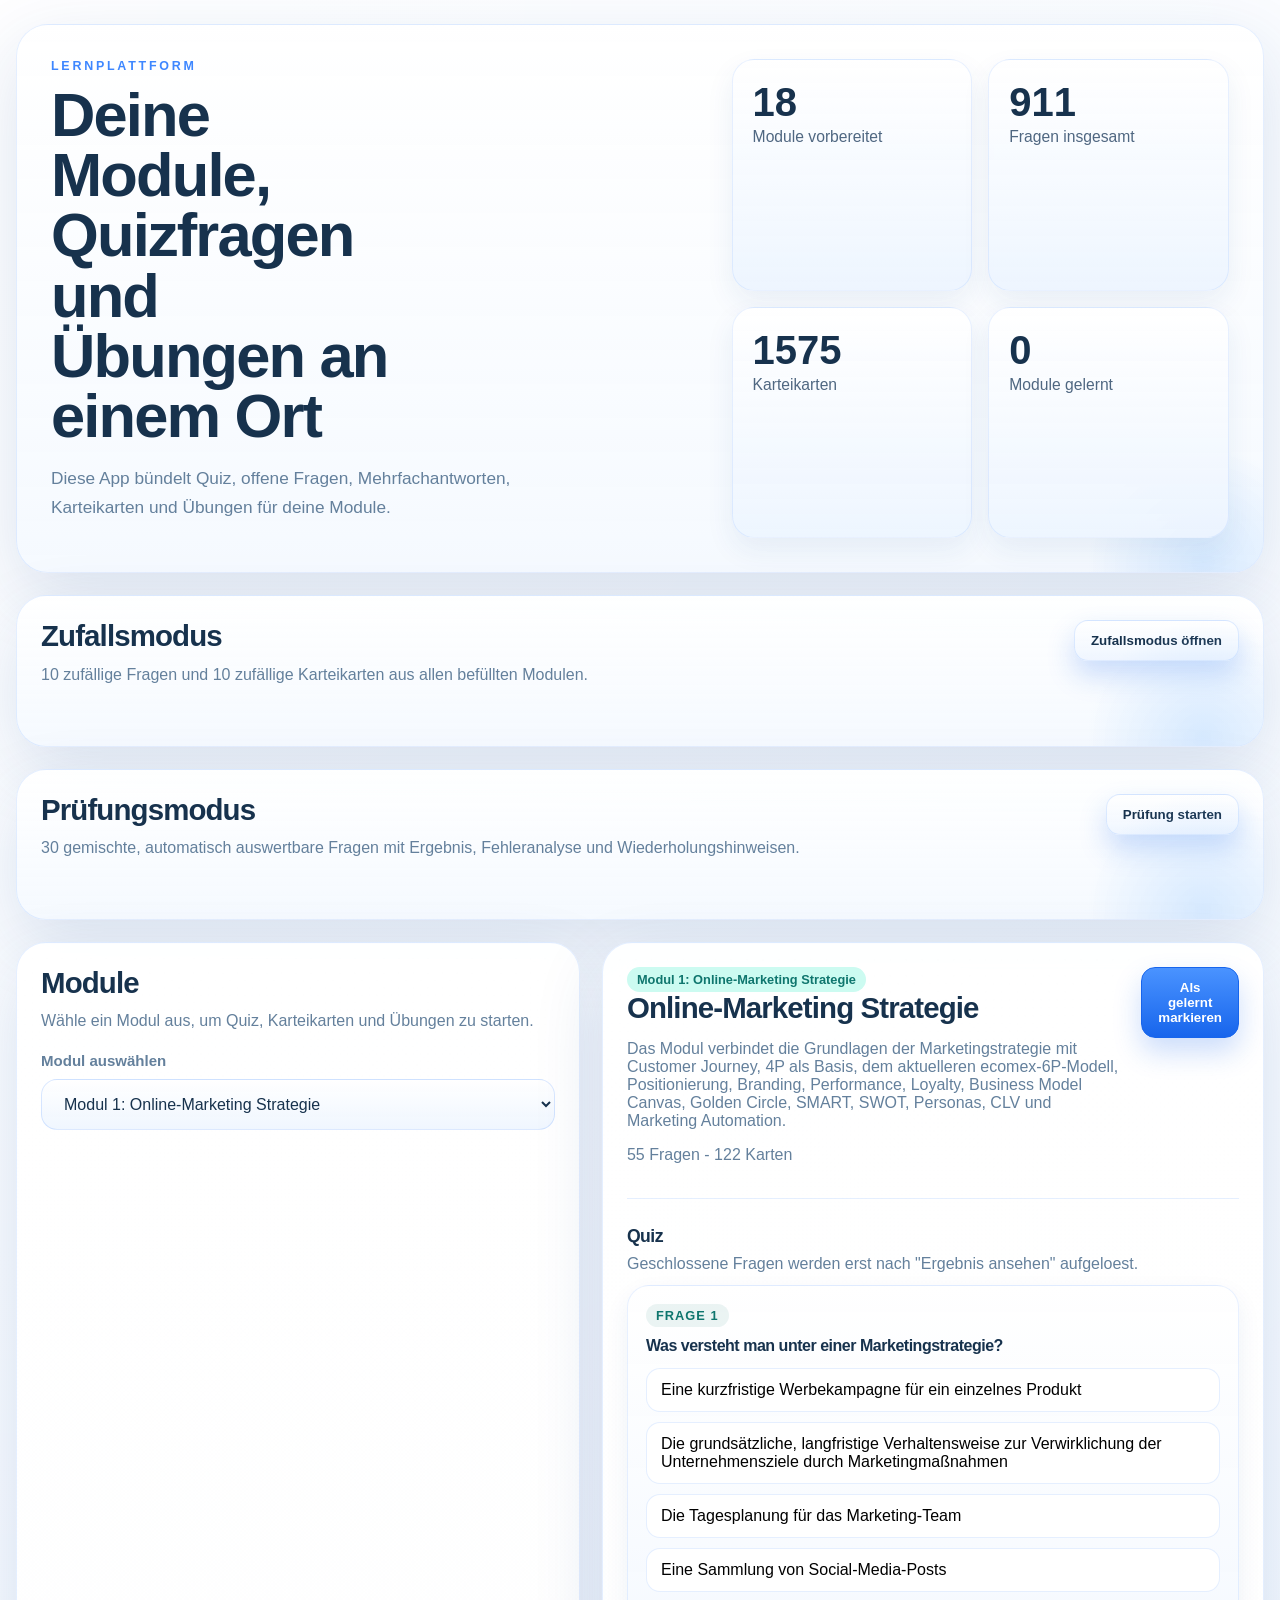
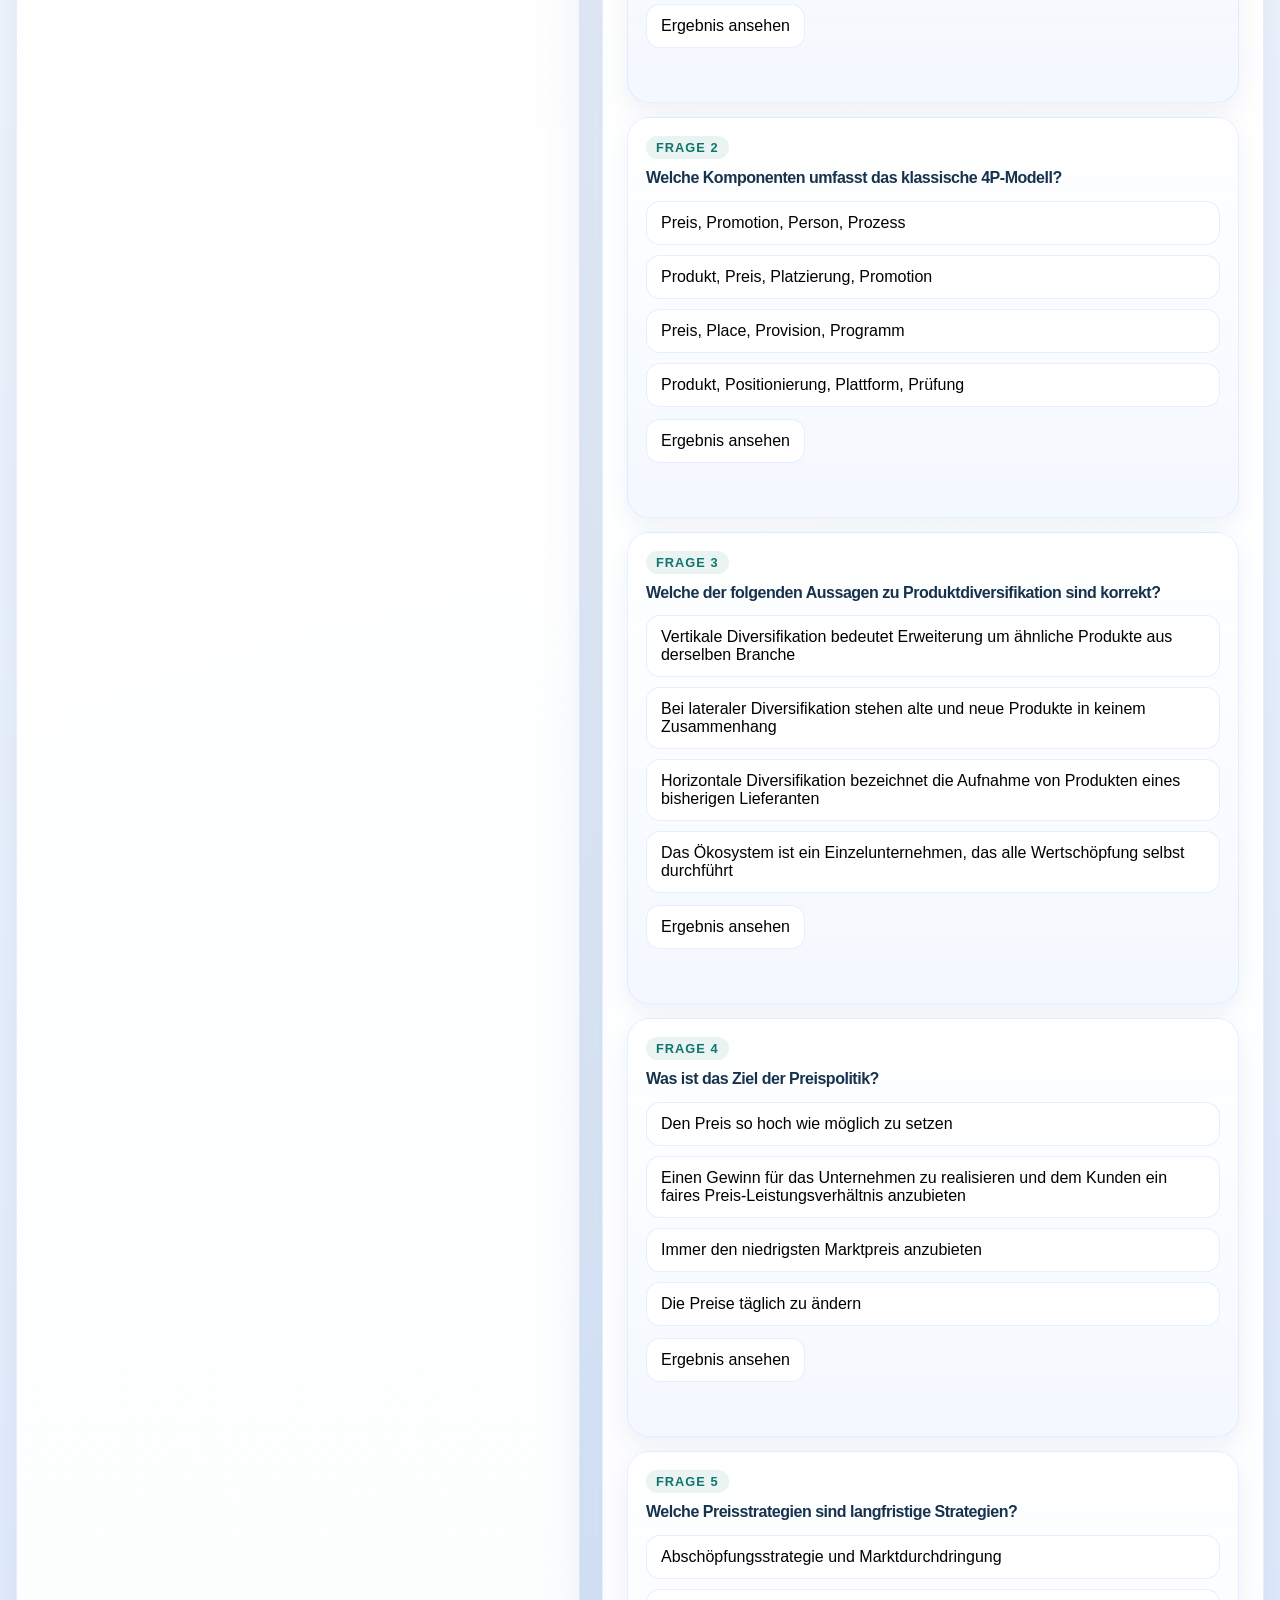
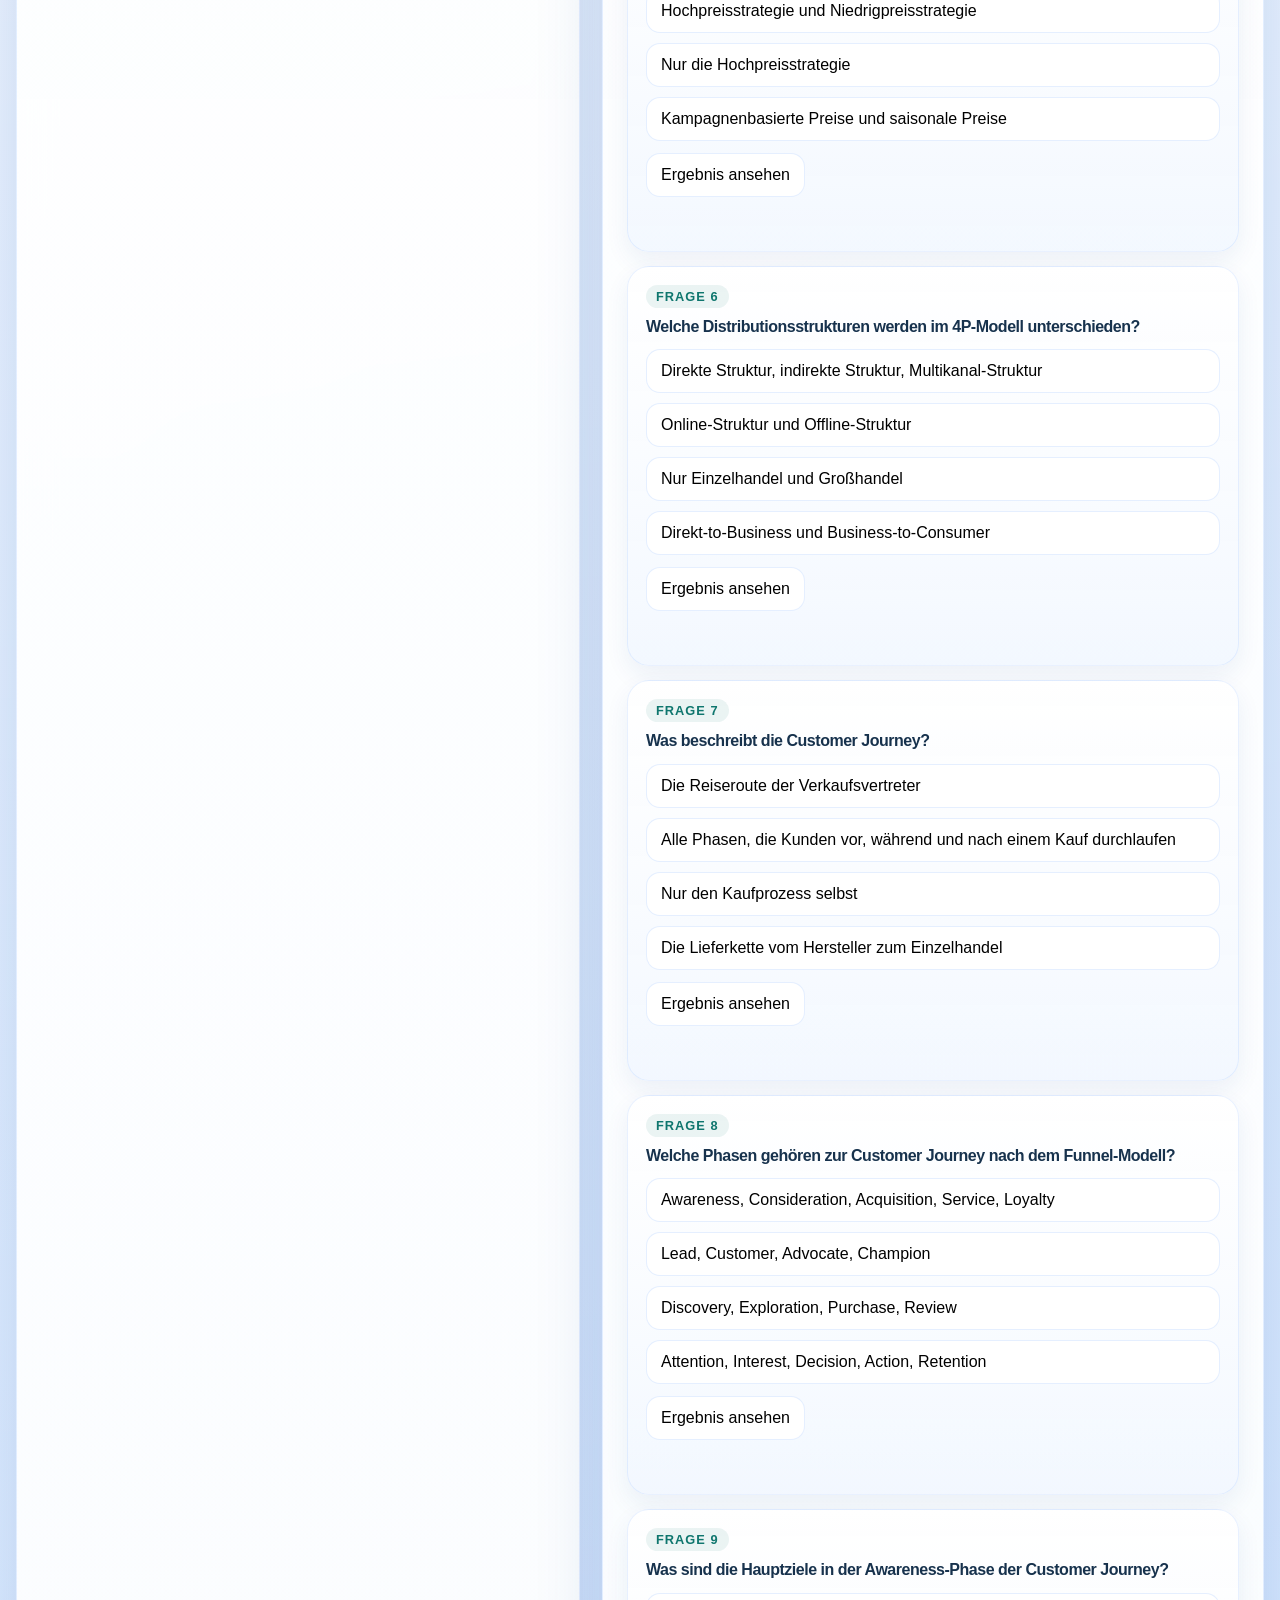
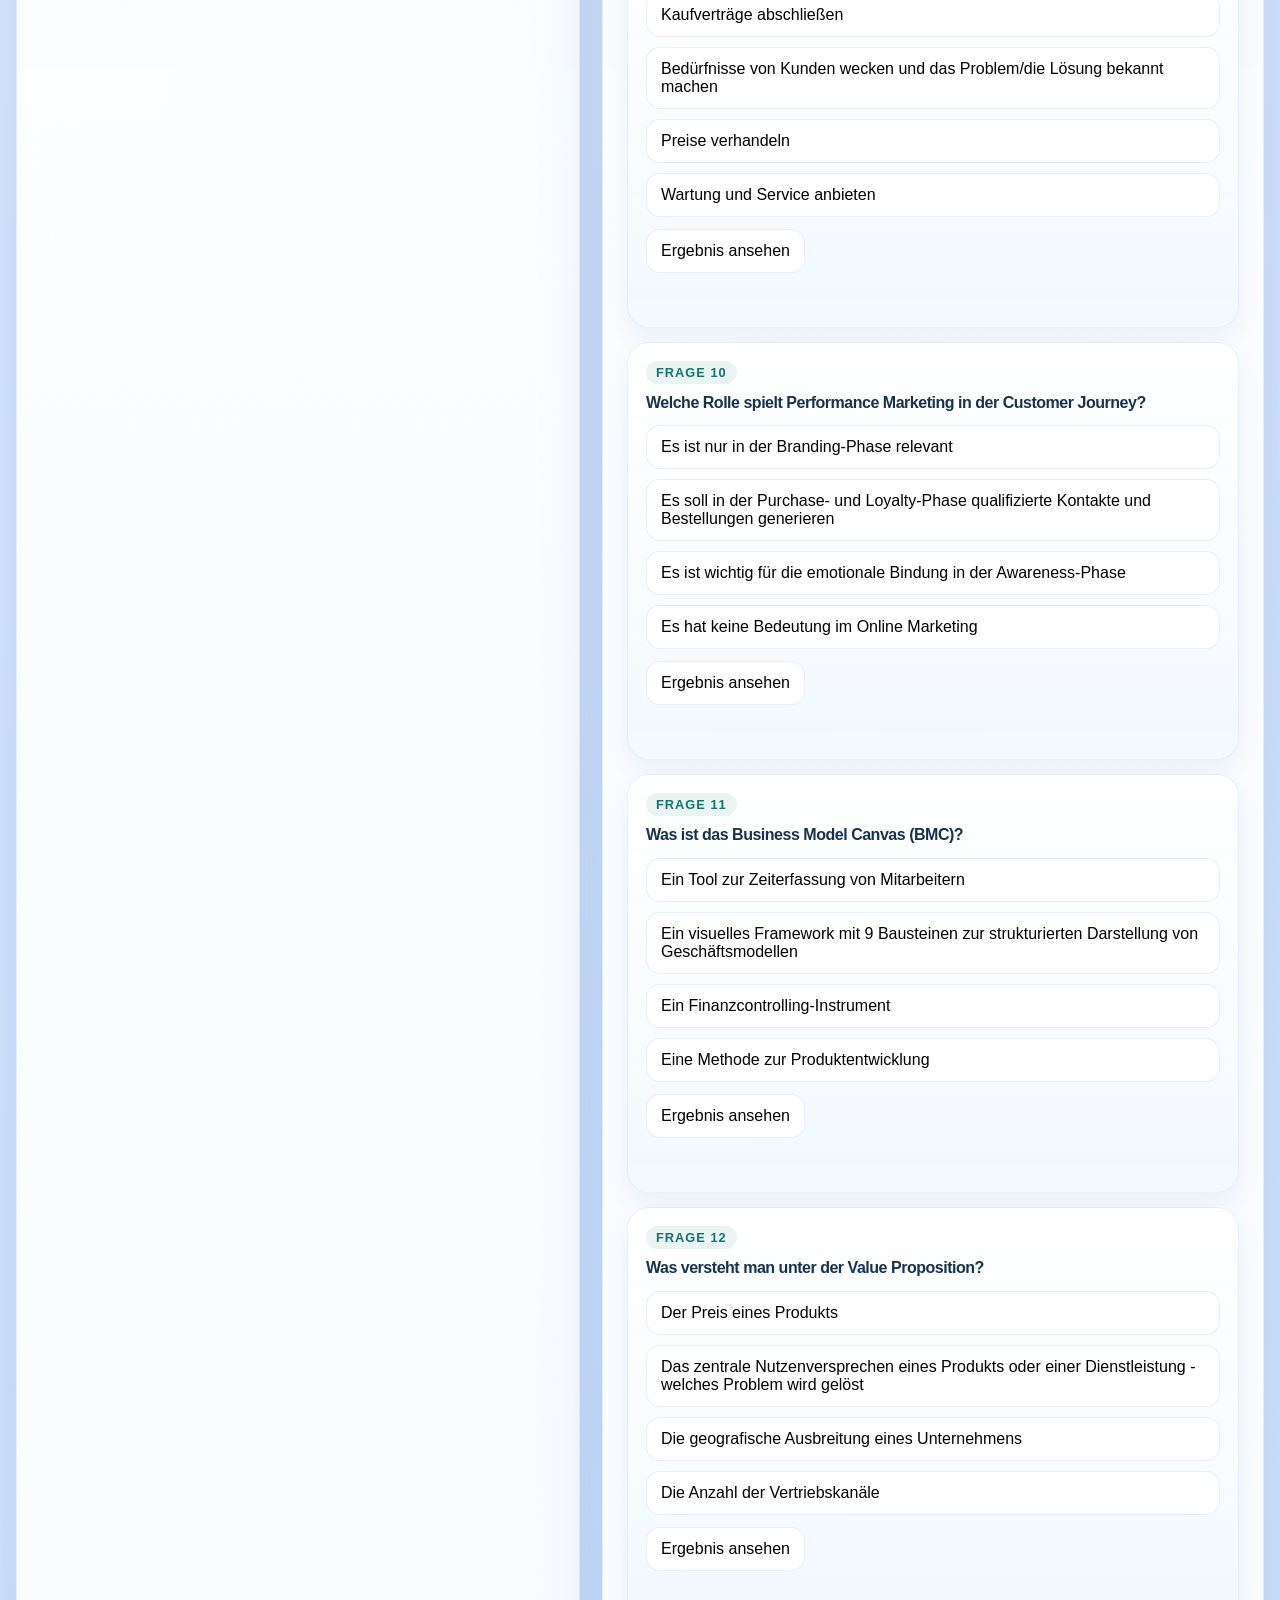
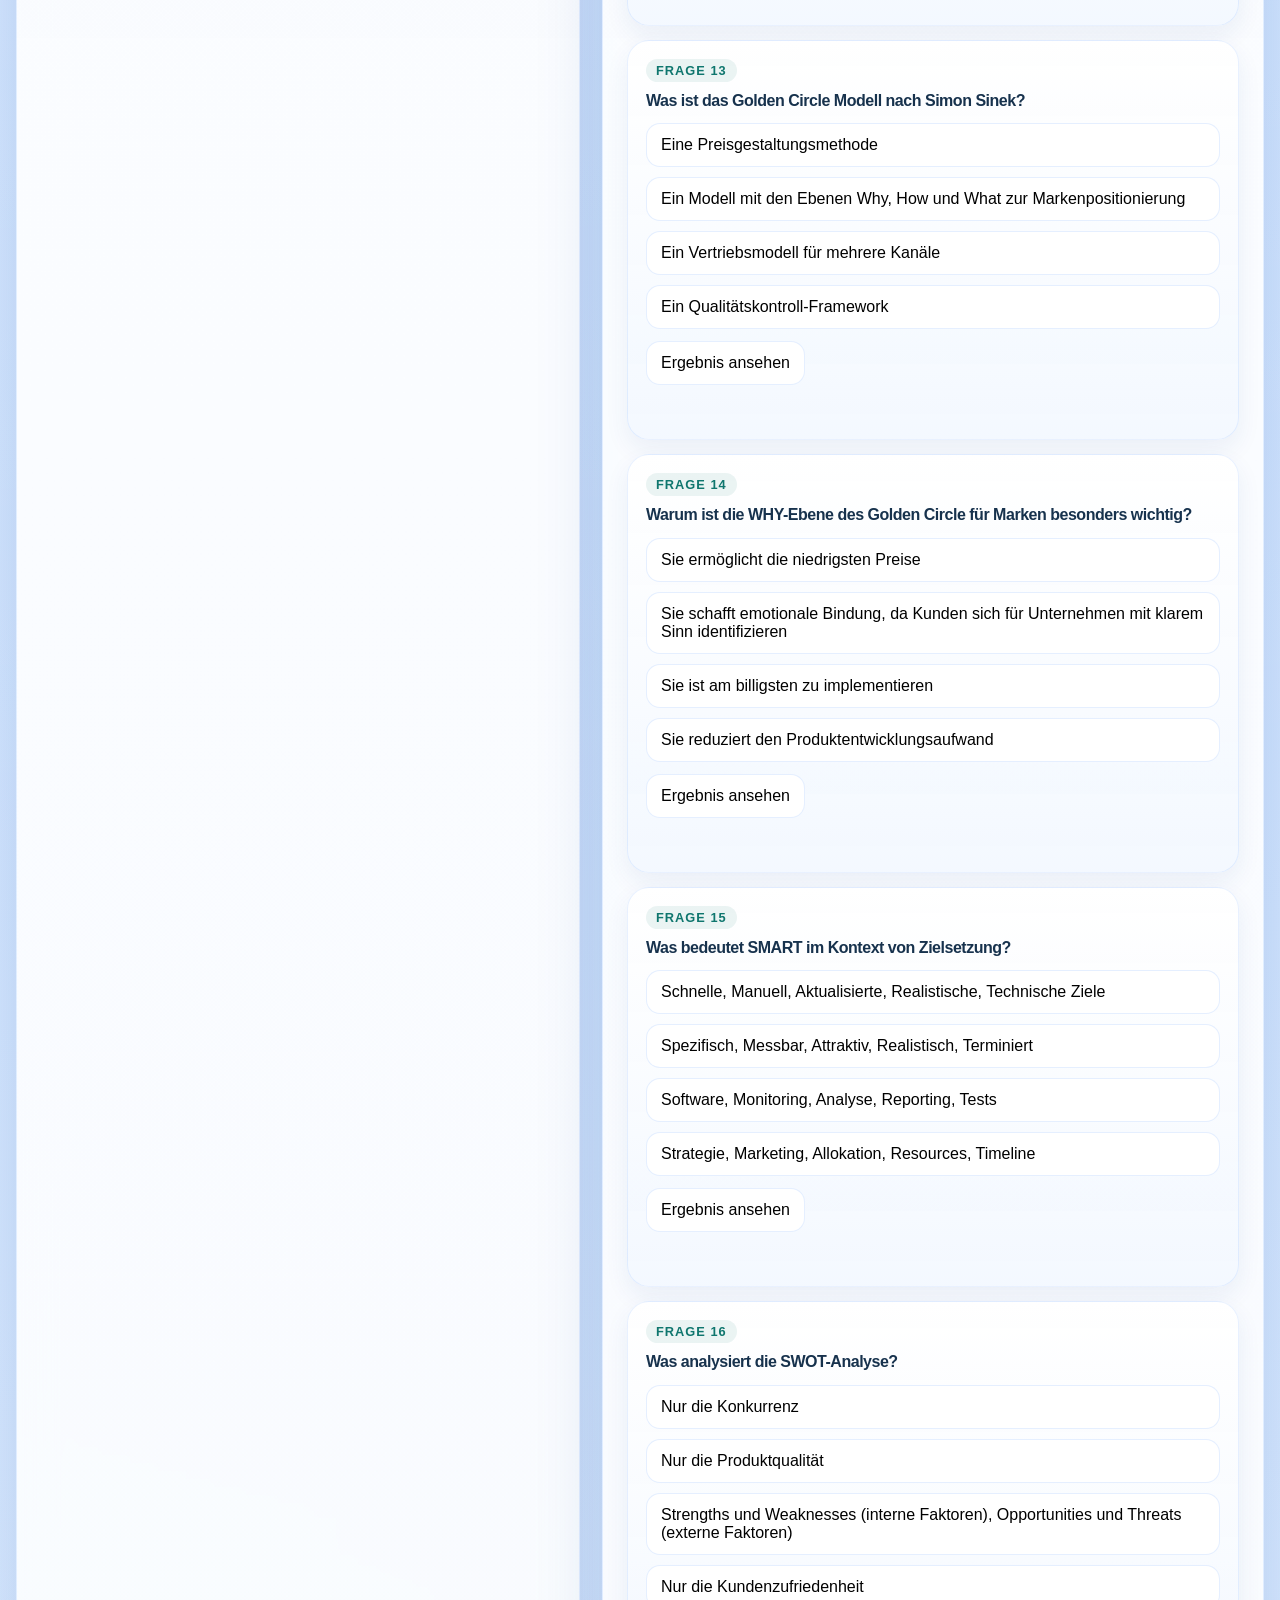
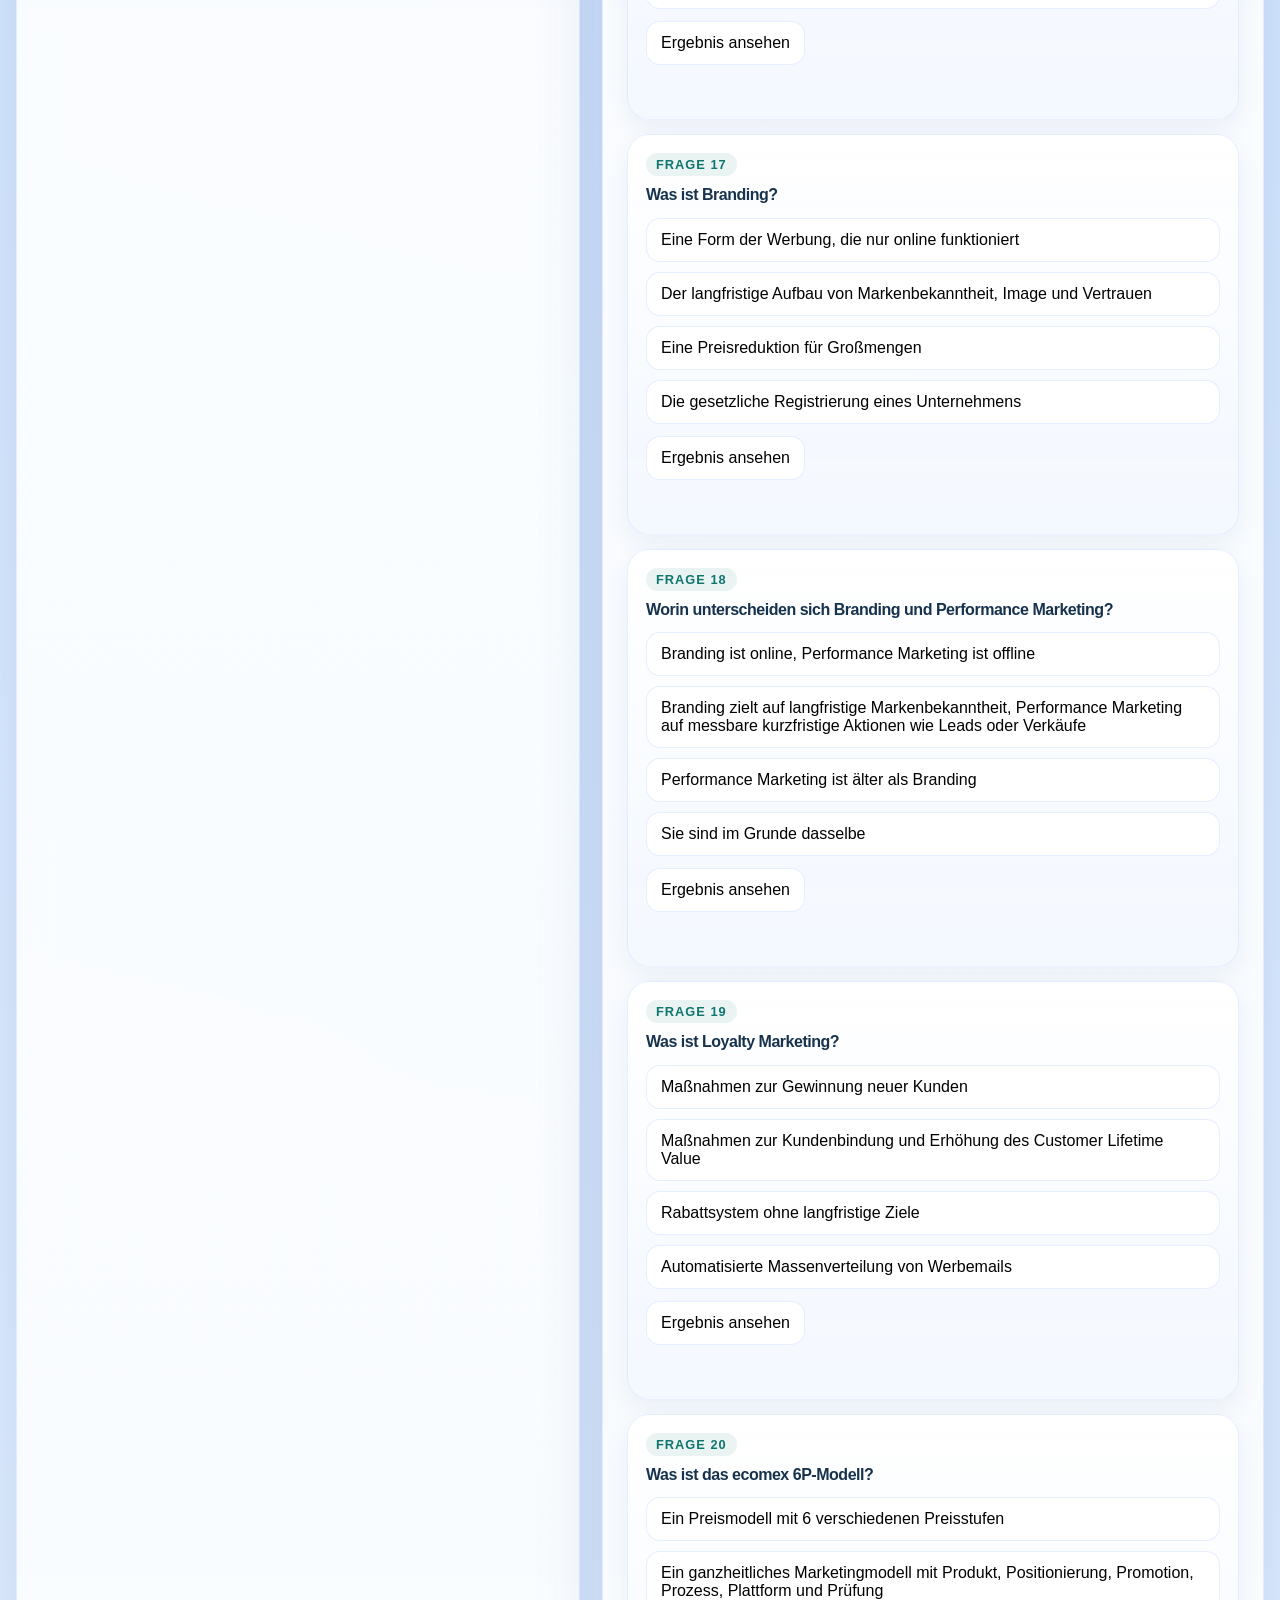
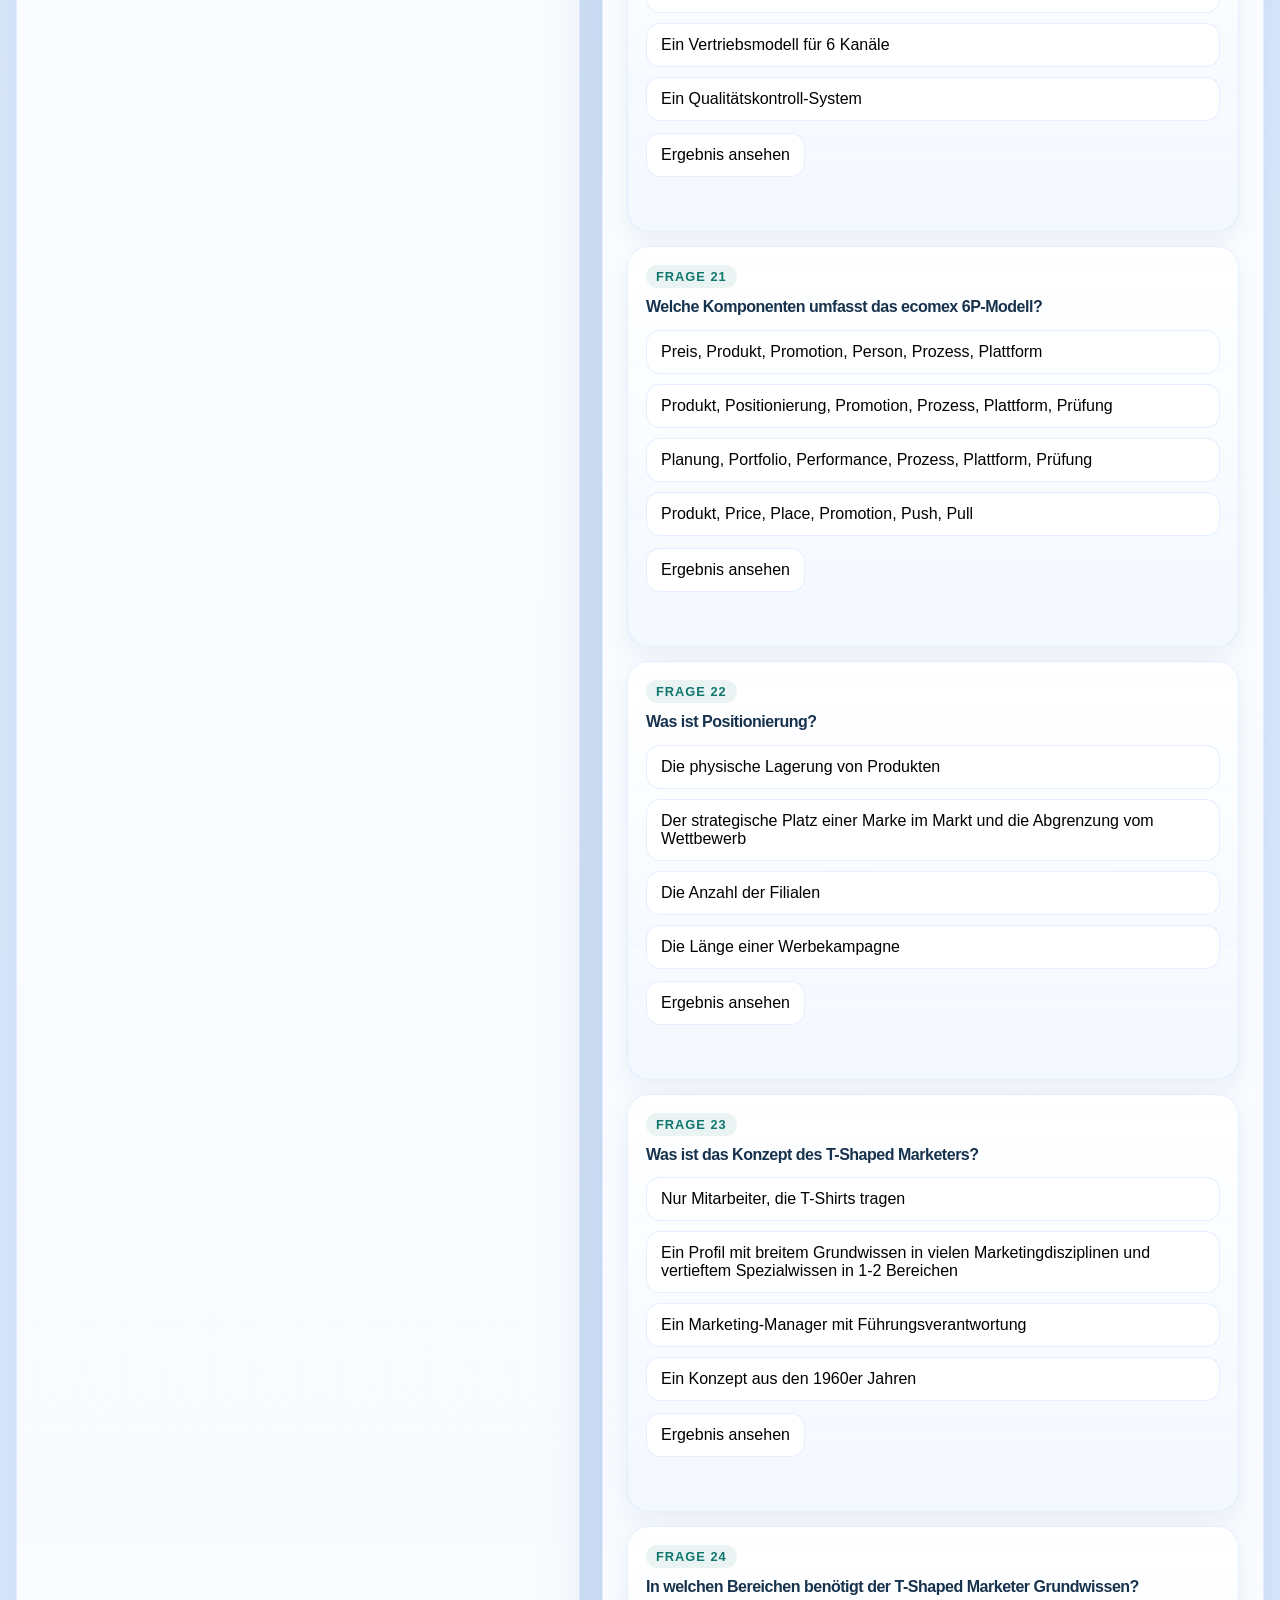
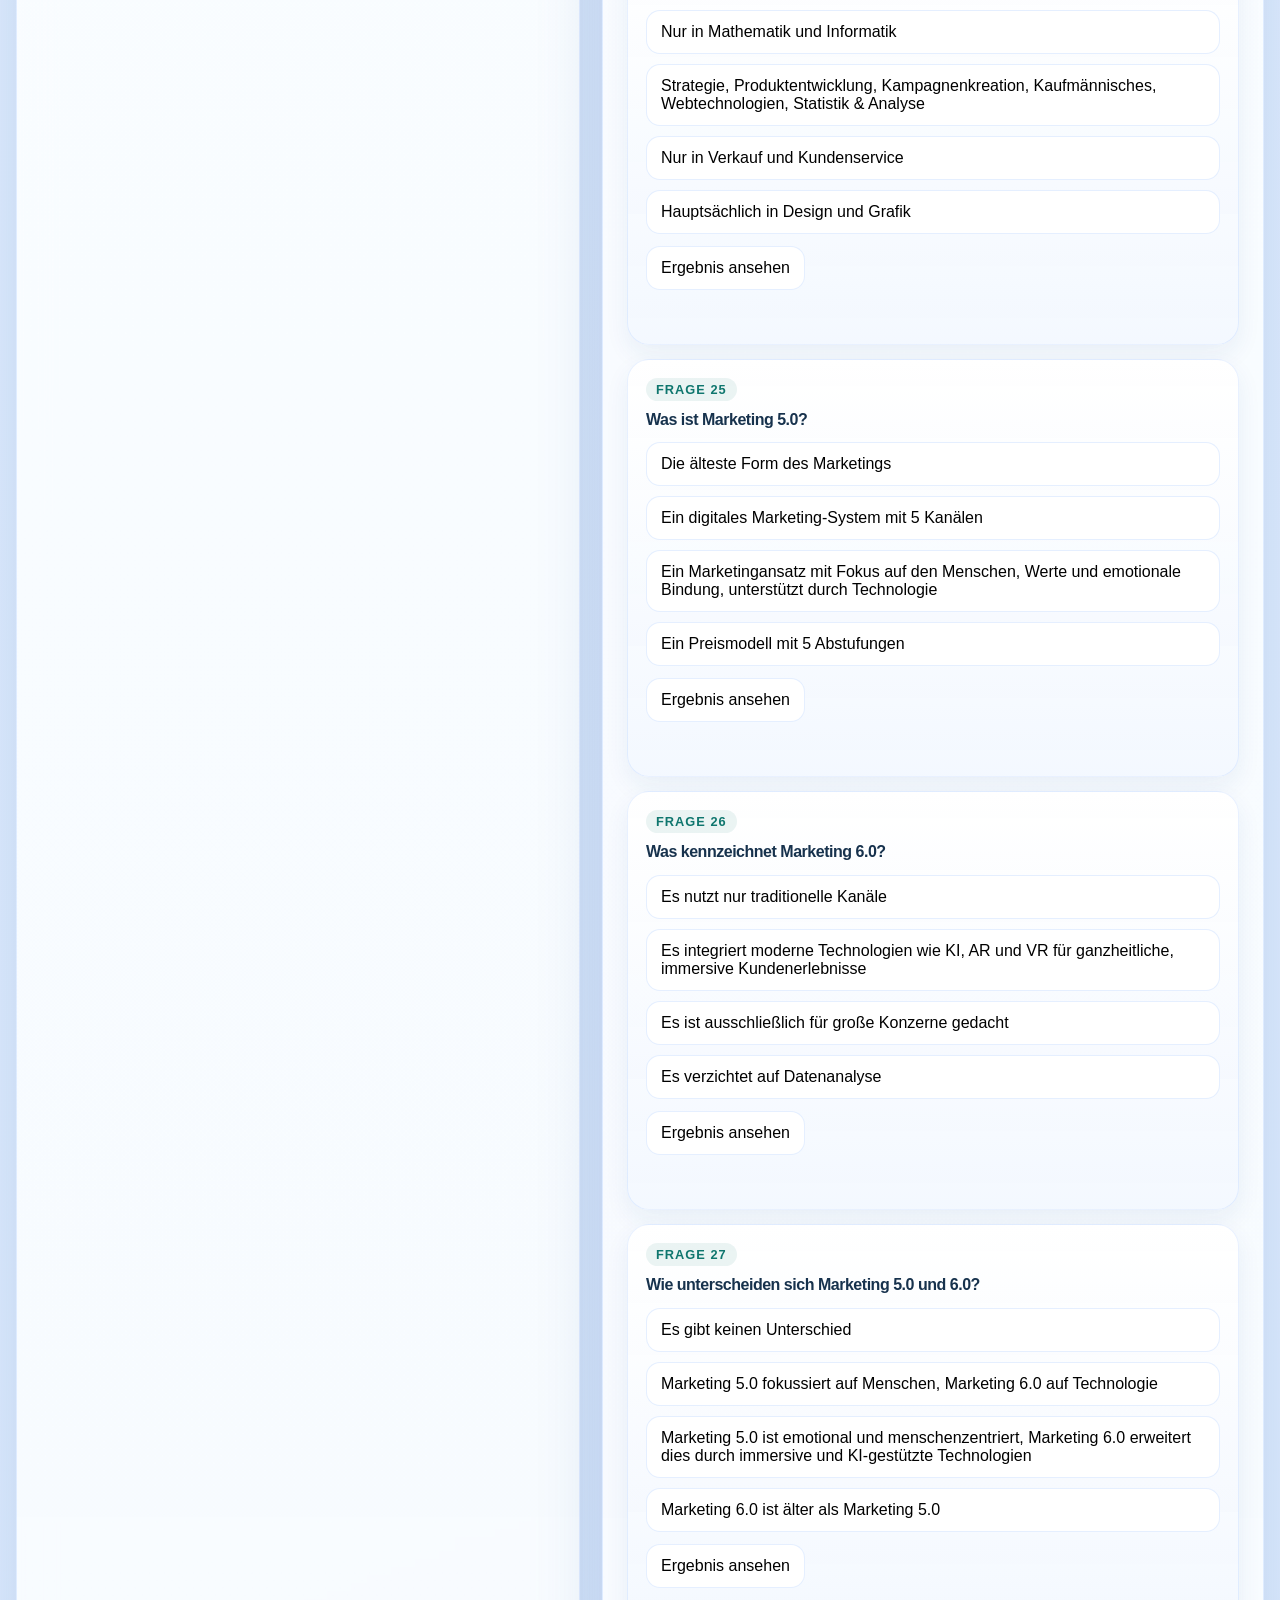
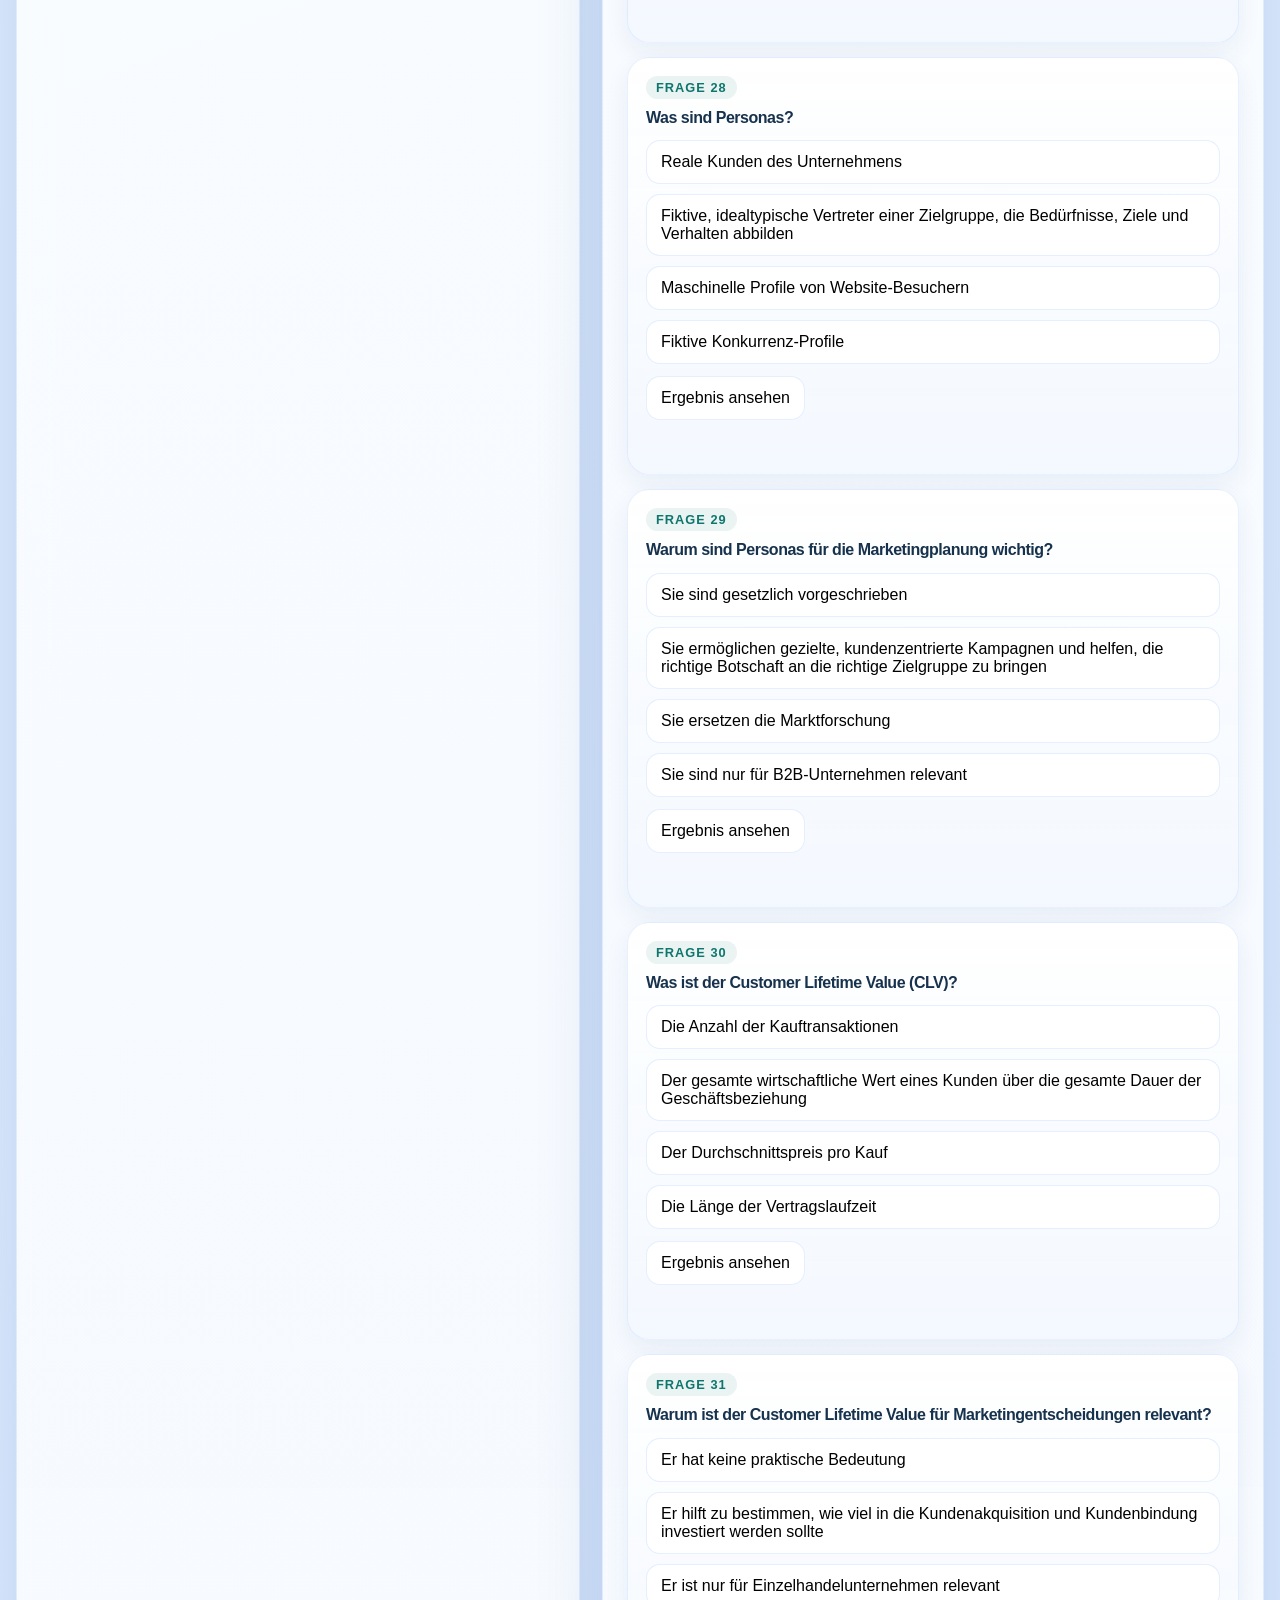
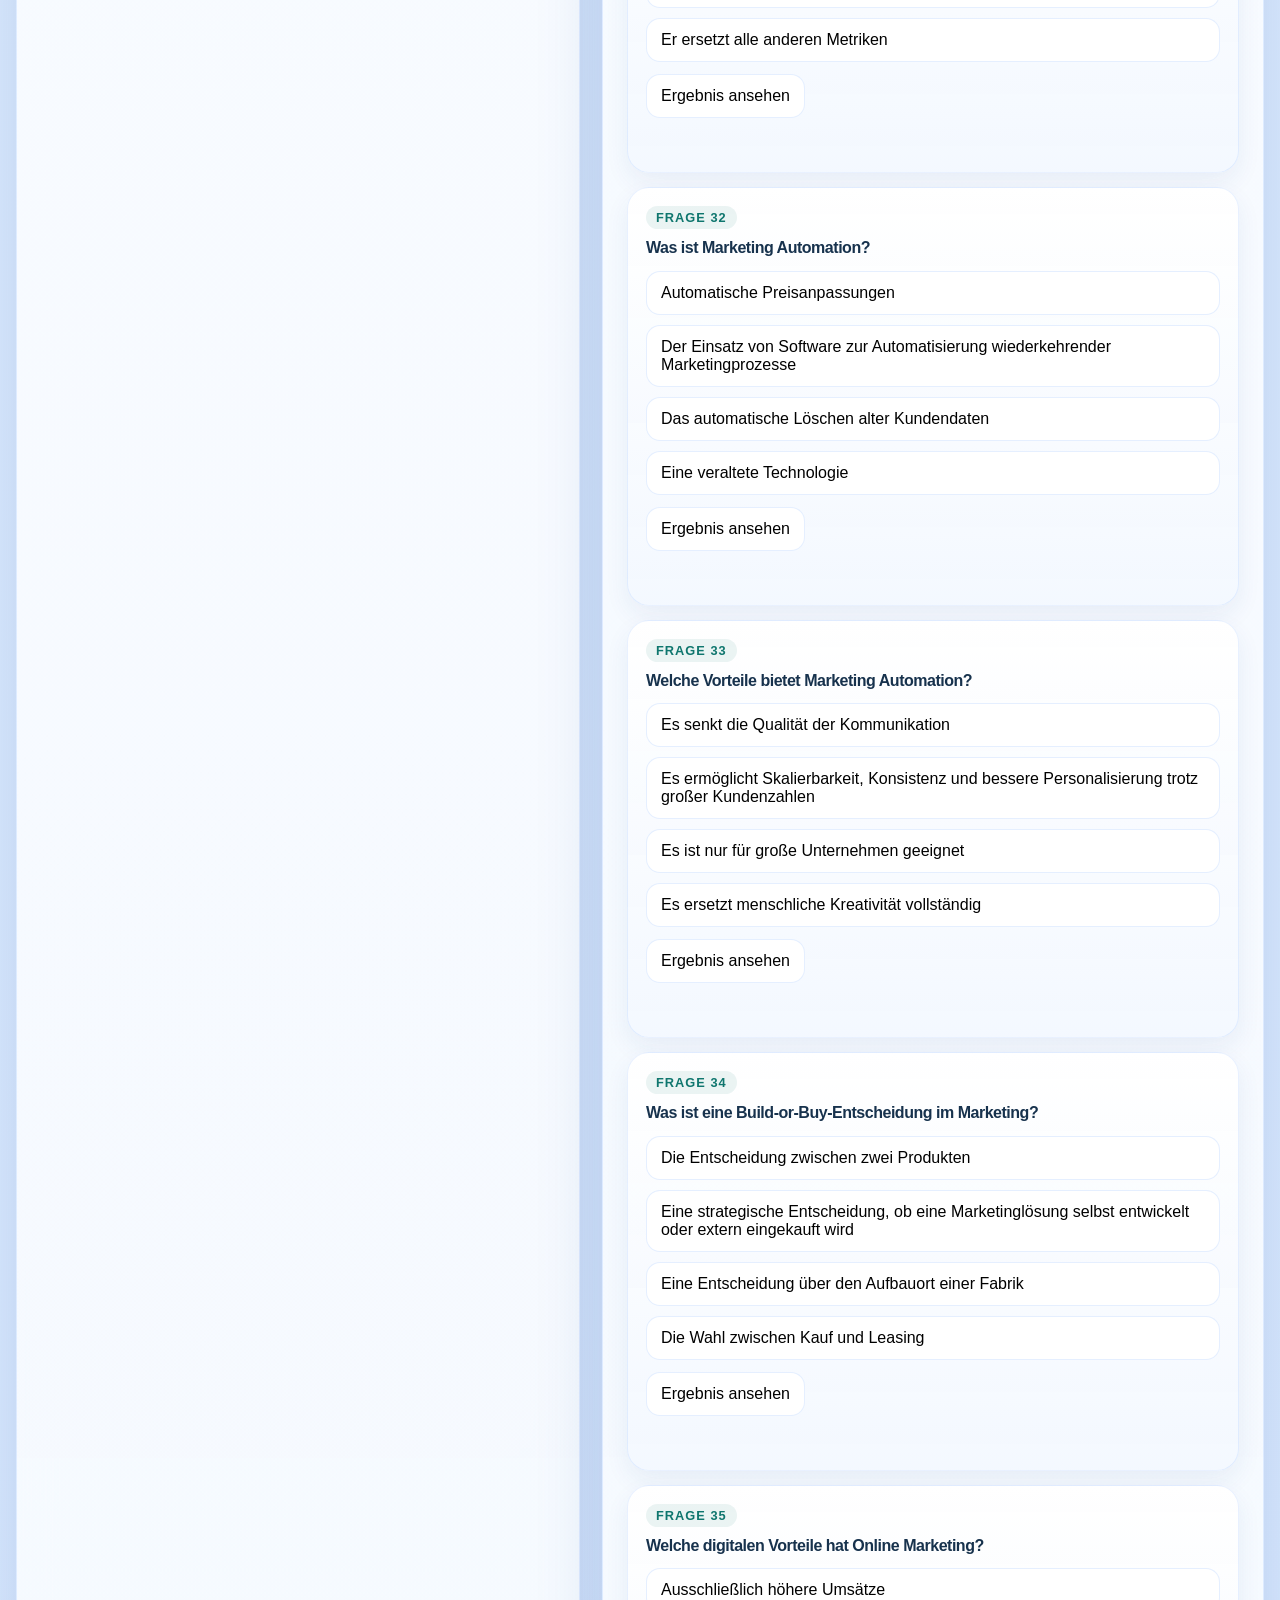
==== commit 0fbe4c1c: "Add files via upload" ====
--- a/index.html
+++ b/index.html
@@ -57,6 +57,20 @@
         <div id="randomStudy" class="random-study" hidden></div>
       </section>
 
+      <section class="panel exam-panel">
+        <div class="panel-head panel-head-actions">
+          <div>
+            <h2>Prüfungsmodus</h2>
+            <p>30 gemischte, automatisch auswertbare Fragen mit Ergebnis, Fehleranalyse und Wiederholungshinweisen.</p>
+          </div>
+          <div class="panel-actions">
+            <button id="examModeRefresh" class="ghost-action" type="button" hidden>Neue Prüfung</button>
+            <button id="examModeToggle" class="progress-toggle secondary-action" type="button">Prüfung starten</button>
+          </div>
+        </div>
+        <div id="examMode" class="exam-mode" hidden></div>
+      </section>
+
       <main class="layout">
         <section class="panel">
           <div class="panel-head">
--- a/styles.css
+++ b/styles.css
@@ -534,8 +534,58 @@
   margin-top: 22px;
 }
 
+.exam-panel {
+  margin-top: 22px;
+}
+
 .random-grid {
   gap: 22px;
+}
+
+.exam-list,
+.exam-result,
+.exam-review-grid {
+  display: grid;
+  gap: 18px;
+}
+
+.exam-summary,
+.exam-submit-row {
+  margin-bottom: 18px;
+}
+
+.exam-meta,
+.exam-review-module {
+  color: #4f6781;
+}
+
+.exam-result-summary.is-passed {
+  border-color: rgba(71, 181, 127, 0.34);
+  background: linear-gradient(180deg, rgba(236, 255, 244, 0.98), rgba(222, 247, 232, 0.95));
+}
+
+.exam-result-summary.is-failed {
+  border-color: rgba(227, 121, 132, 0.32);
+  background: linear-gradient(180deg, rgba(255, 245, 246, 0.98), rgba(255, 231, 235, 0.95));
+}
+
+.exam-review-card {
+  padding: 22px;
+  border-radius: 22px;
+  border: 1px solid rgba(40, 120, 255, 0.1);
+  background: linear-gradient(180deg, rgba(255, 255, 255, 0.98), rgba(243, 248, 255, 0.95));
+  box-shadow: 0 10px 24px rgba(26, 74, 145, 0.07);
+}
+
+.exam-review-card p,
+.exam-review-list {
+  color: #4f6781;
+  line-height: 1.6;
+}
+
+.exam-review-list {
+  margin: 0;
+  padding-left: 20px;
 }
 
 button:focus-visible,
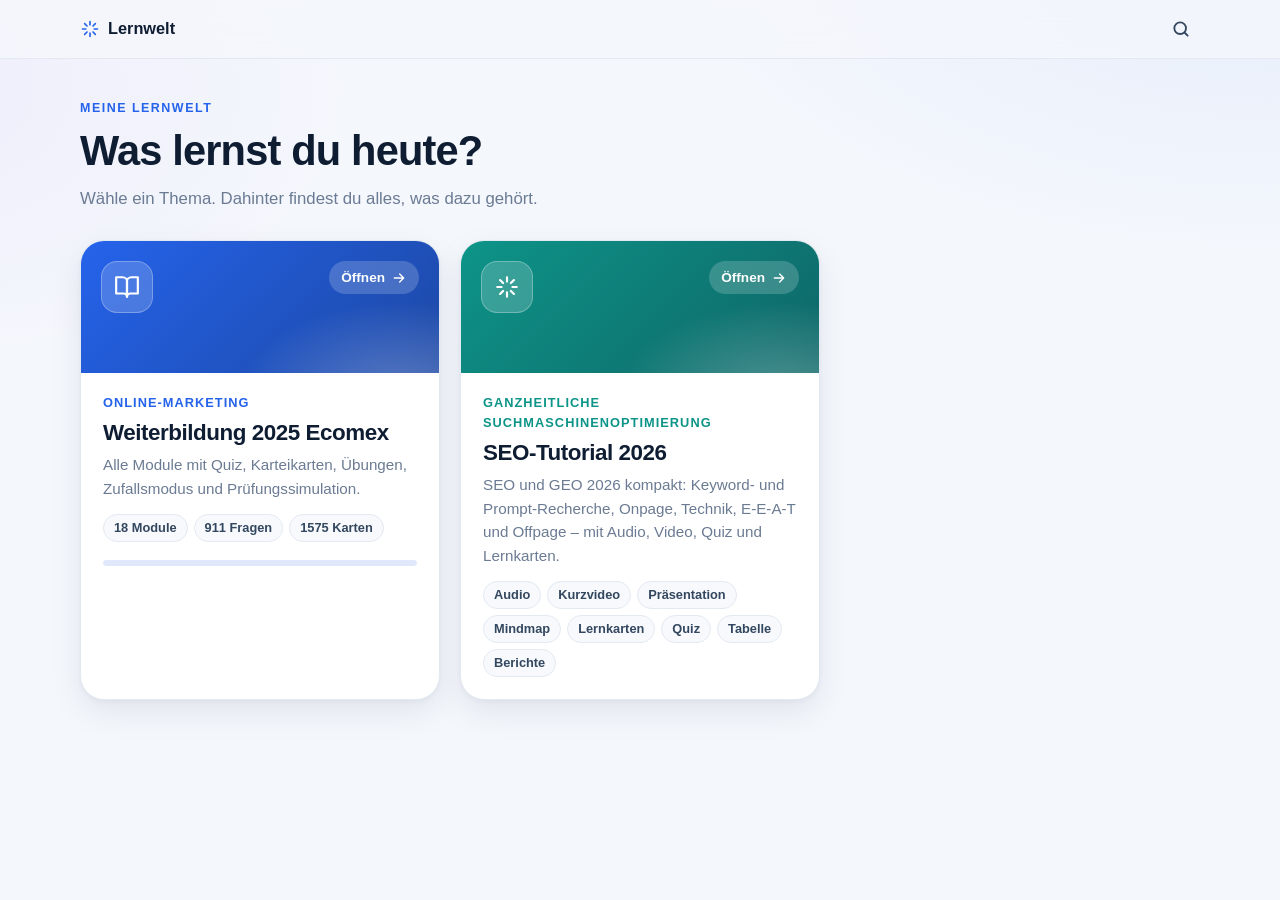
==== commit 2bbcfba4: "Lernwelt aktualisiert (16.11.2026 21:18)" ====
--- a/index.html
+++ b/index.html
@@ -2,96 +2,49 @@
 <html lang="de">
   <head>
     <meta charset="UTF-8" />
-    <meta name="viewport" content="width=device-width, initial-scale=1.0" />
-    <title>LernApp Module</title>
-    <meta
-      name="description"
-      content="Lern-App mit Quizfragen, Mehrfachantworten, Übungen und Karteikarten für deine Online-Marketing-Module."
-    />
+    <meta name="viewport" content="width=device-width, initial-scale=1.0, viewport-fit=cover" />
+    <title>Lernwelt</title>
+    <meta name="description" content="Persönliche Lern-App: Weiterbildung Online-Marketing und eigene Lernthemen mit Quiz, Karteikarten, Audio und Video." />
+    <meta name="theme-color" content="#f4f7fc" media="(prefers-color-scheme: light)" />
+    <meta name="theme-color" content="#0b1220" media="(prefers-color-scheme: dark)" />
+    <meta name="color-scheme" content="light dark" />
+    <meta name="apple-mobile-web-app-capable" content="yes" />
+    <meta name="mobile-web-app-capable" content="yes" />
+    <meta name="apple-mobile-web-app-status-bar-style" content="default" />
+    <meta name="apple-mobile-web-app-title" content="Lernwelt" />
+    <link rel="manifest" href="manifest.webmanifest" />
     <link rel="icon" type="image/png" href="icon.png" />
     <link rel="apple-touch-icon" href="icon.png" />
-    <link rel="stylesheet" href="styles.css?v=20260418-2" />
+    <link rel="stylesheet" href="styles.css?v=20261116-3" />
   </head>
   <body>
-    <div class="app-shell">
-      <header class="hero">
-        <div class="hero-copy">
-          <p class="eyebrow">Lernplattform</p>
-          <h1>Deine Module, Quizfragen und Übungen an einem Ort</h1>
-          <p class="hero-text">
-            Diese App bündelt Quiz, offene Fragen, Mehrfachantworten,
-            Karteikarten und Übungen für deine Module.
-          </p>
-        </div>
-        <div class="hero-stats">
-          <div class="stat-card">
-            <span id="moduleCount">0</span>
-            <small>Module vorbereitet</small>
-          </div>
-          <div class="stat-card">
-            <span id="questionCount">0</span>
-            <small>Fragen insgesamt</small>
-          </div>
-          <div class="stat-card">
-            <span id="flashcardCount">0</span>
-            <small>Karteikarten</small>
-          </div>
-          <div class="stat-card">
-            <span id="learnedCount">0</span>
-            <small>Module gelernt</small>
-          </div>
-        </div>
-      </header>
+    <header class="topbar">
+      <div class="topbar-inner">
+        <a id="backBtn" class="back" href="#/" aria-label="Zurück" hidden>
+          <svg viewBox="0 0 24 24" fill="none" stroke="currentColor" stroke-width="2.2" stroke-linecap="round" stroke-linejoin="round" aria-hidden="true"><path d="m15 18-6-6 6-6"/></svg>
+        </a>
+        <nav id="crumbs" class="crumbs" aria-label="Navigation"></nav>
+        <a class="topbar-btn" href="#/suche" aria-label="Suche">
+          <svg viewBox="0 0 24 24" fill="none" stroke="currentColor" stroke-width="2.2" stroke-linecap="round" stroke-linejoin="round" aria-hidden="true"><circle cx="11" cy="11" r="7"/><path d="m20 20-3.5-3.5"/></svg>
+        </a>
+      </div>
+    </header>
 
-      <section class="panel random-panel">
-        <div class="panel-head panel-head-actions">
-          <div>
-            <h2>Zufallsmodus</h2>
-            <p>10 zufällige Fragen und 10 zufällige Karteikarten aus allen befüllten Modulen.</p>
-          </div>
-          <div class="panel-actions">
-            <button id="randomStudyRefresh" class="ghost-action" type="button" hidden>Neu mischen</button>
-            <button id="randomStudyToggle" class="progress-toggle secondary-action" type="button">Zufallsmodus öffnen</button>
-          </div>
-        </div>
-        <div id="randomStudy" class="random-study" hidden></div>
-      </section>
+    <main id="app" class="shell" aria-live="polite"></main>
 
-      <section class="panel exam-panel">
-        <div class="panel-head panel-head-actions">
-          <div>
-            <h2>Prüfungsmodus</h2>
-            <p>30 gemischte, automatisch auswertbare Fragen mit Ergebnis, Fehleranalyse und Wiederholungshinweisen.</p>
-          </div>
-          <div class="panel-actions">
-            <button id="examModeRefresh" class="ghost-action" type="button" hidden>Neue Prüfung</button>
-            <button id="examModeToggle" class="progress-toggle secondary-action" type="button">Prüfung starten</button>
-          </div>
-        </div>
-        <div id="examMode" class="exam-mode" hidden></div>
-      </section>
+    <!-- Weiterbildung 2025 Ecomex -->
+    <script src="real-modules.js?v=20261116-2"></script>
+    <script src="module-overrides.js?v=20261116-2"></script>
+    <script src="module-learningcard-imports.js?v=20261116-2"></script>
 
-      <main class="layout">
-        <section class="panel">
-          <div class="panel-head">
-            <h2>Module</h2>
-            <p>Wähle ein Modul aus, um Quiz, Karteikarten und Übungen zu starten.</p>
-          </div>
-          <div class="module-picker">
-            <label class="picker-label" for="moduleSelect">Modul auswählen</label>
-            <select id="moduleSelect" class="module-select"></select>
-          </div>
-        </section>
+    <!-- Themen-Bereiche: pro Thema eine Zeile (Format siehe themen/FORMAT.md) -->
+    <script src="themen/seo-tutorial-2026/thema.js?v=20261116-2"></script>
 
-        <section class="panel detail-panel">
-          <div id="moduleDetail" class="module-detail"></div>
-        </section>
-      </main>
-    </div>
-
-    <script src="real-modules.js?v=20260418-1"></script>
-    <script src="module-overrides.js?v=20260418-1"></script>
-    <script src="module-learningcard-imports.js?v=20260418-1"></script>
-    <script src="main.js?v=20260418-1"></script>
+    <script src="main.js?v=20261116-3"></script>
+    <script>
+      if ("serviceWorker" in navigator && (location.protocol === "https:" || location.hostname === "localhost")) {
+        navigator.serviceWorker.register("sw.js").catch(() => {});
+      }
+    </script>
   </body>
 </html>
--- a/styles.css
+++ b/styles.css
@@ -1,640 +1,892 @@
-﻿:root {
-  --bg: #f5efe4;
-  --surface: rgba(255, 251, 244, 0.94);
-  --surface-strong: #fffaf1;
-  --ink: #1f2430;
-  --muted: #6f7168;
-  --accent: #0d7a6d;
-  --border: rgba(31, 36, 48, 0.08);
-  --shadow: 0 18px 50px rgba(61, 46, 21, 0.12);
-  --radius-lg: 24px;
-  --radius-md: 18px;
-}
+﻿/* ==========================================================================
+   Lernwelt – Design
+   ========================================================================== */
+
+:root {
+  --bg: #f4f7fc;
+  --surface: #ffffff;
+  --surface-2: #f7f9fd;
+  --ink: #0f1d33;
+  --ink-2: #33475f;
+  --muted: #6b7b93;
+  --line: #e3e9f2;
+  --line-strong: #c9d5e6;
+  --faint: #b5c1d3;
+  --hover: rgba(15, 29, 51, 0.05);
+  --track: rgba(15, 29, 51, 0.07);
+  --topbar: rgba(244, 247, 252, 0.82);
+  --glass: rgba(255, 255, 255, 0.9);
+  --accent: #2563eb;
+  --pass: #15803d;
+  --pass-bg: #ecfdf3;
+  --fail: #c2410c;
+  --fail-bg: #fff4ed;
+  --wrong: #dc2626;
+  --wrong-bg: #fef2f2;
+  --radius: 20px;
+  --radius-sm: 14px;
+  --shadow-sm: 0 1px 2px rgba(15, 29, 51, 0.05), 0 2px 8px rgba(15, 29, 51, 0.04);
+  --shadow: 0 2px 4px rgba(15, 29, 51, 0.04), 0 12px 32px rgba(15, 29, 51, 0.08);
+  --shadow-lg: 0 4px 10px rgba(15, 29, 51, 0.05), 0 24px 56px rgba(15, 29, 51, 0.12);
+  --font: "Inter", "Segoe UI Variable Text", "Segoe UI", -apple-system, BlinkMacSystemFont, "SF Pro Text", Roboto, Arial, sans-serif;
+  color-scheme: light;
+}
+
 * { box-sizing: border-box; }
+
+html { -webkit-text-size-adjust: 100%; }
+
 body {
   margin: 0;
   min-height: 100vh;
-  font-family: Georgia, "Times New Roman", serif;
+  font-family: var(--font);
+  font-size: 16px;
+  line-height: 1.55;
   color: var(--ink);
   background:
-    radial-gradient(circle at top left, rgba(209, 107, 60, 0.16), transparent 30%),
-    radial-gradient(circle at bottom right, rgba(13, 122, 109, 0.18), transparent 25%),
-    linear-gradient(135deg, #f3ecdf 0%, #efe3d1 100%);
-}
-.app-shell { width: min(1320px, calc(100% - 28px)); margin: 24px auto; }
-.hero, .panel {
-  backdrop-filter: blur(10px);
-  background: var(--surface);
-  border: 1px solid var(--border);
+    radial-gradient(900px 500px at 100% -10%, rgba(37, 99, 235, 0.08), transparent 70%),
+    radial-gradient(700px 400px at -10% 10%, rgba(124, 58, 237, 0.05), transparent 70%),
+    var(--bg);
+  background-attachment: fixed;
+  -webkit-font-smoothing: antialiased;
+}
+
+h1, h2, h3, p { margin: 0; }
+h1, h2, h3 { letter-spacing: -0.02em; line-height: 1.2; }
+a { color: inherit; }
+button { font: inherit; color: inherit; }
+
+.icon { width: 20px; height: 20px; flex: none; }
+
+/* ---------- Kopfzeile ---------- */
+
+.topbar {
+  position: sticky;
+  top: 0;
+  z-index: 20;
+  background: var(--topbar);
+  backdrop-filter: saturate(1.4) blur(14px);
+  -webkit-backdrop-filter: saturate(1.4) blur(14px);
+  border-bottom: 1px solid var(--line);
+  padding-top: env(safe-area-inset-top);
+}
+
+.topbar-inner {
+  width: min(1120px, calc(100% - 32px));
+  margin: 0 auto;
+  min-height: 58px;
+  display: flex;
+  align-items: center;
+  gap: 12px;
+}
+
+.back {
+  display: grid;
+  place-items: center;
+  width: 38px;
+  height: 38px;
+  border-radius: 12px;
+  background: var(--surface);
+  border: 1px solid var(--line);
+  box-shadow: var(--shadow-sm);
+  text-decoration: none;
+  flex: none;
+}
+.back svg { width: 20px; height: 20px; }
+.back:hover { border-color: var(--line-strong); }
+.back[hidden] { display: none; }
+
+.crumbs {
+  display: flex;
+  align-items: center;
+  gap: 6px;
+  min-width: 0;
+  overflow: hidden;
+  white-space: nowrap;
+  font-size: 0.92rem;
+}
+.crumb { color: var(--muted); text-decoration: none; overflow: hidden; text-overflow: ellipsis; }
+.crumb:hover { color: var(--ink); }
+.crumb.is-current { color: var(--ink); font-weight: 600; }
+.crumb-sep { color: var(--faint); }
+.brand { display: inline-flex; align-items: center; gap: 8px; font-weight: 700; font-size: 1.02rem; color: var(--ink); }
+.brand .icon { color: var(--accent); }
+
+/* ---------- Seitenrahmen ---------- */
+
+.shell {
+  width: min(1120px, calc(100% - 32px));
+  margin: 0 auto;
+  padding: 28px 0 calc(64px + env(safe-area-inset-bottom));
+}
+
+.shell.is-entering { animation: enter 0.28s ease both; }
+@keyframes enter {
+  from { opacity: 0; transform: translateY(6px); }
+  to { opacity: 1; transform: none; }
+}
+@media (prefers-reduced-motion: reduce) {
+  .shell.is-entering { animation: none; }
+}
+
+.eyebrow {
+  font-size: 0.78rem;
+  font-weight: 700;
+  letter-spacing: 0.12em;
+  text-transform: uppercase;
+  color: var(--c, var(--accent));
+  margin-bottom: 8px;
+}
+
+h1 { font-size: clamp(1.75rem, 4vw, 2.6rem); font-weight: 750; }
+.lead { margin-top: 10px; color: var(--muted); font-size: 1.05rem; max-width: 62ch; }
+
+.home-intro { margin: 12px 0 28px; }
+
+.page-head {
+  display: flex;
+  justify-content: space-between;
+  align-items: flex-end;
+  gap: 20px;
+  margin-bottom: 24px;
+}
+.page-head h1 { font-size: clamp(1.6rem, 3.4vw, 2.3rem); }
+
+.section-title {
+  display: flex;
+  align-items: center;
+  gap: 8px;
+  font-size: 1.05rem;
+  margin: 0 0 14px;
+}
+.section-title .icon { color: var(--muted); }
+
+.empty {
+  padding: 48px 20px;
+  text-align: center;
+  color: var(--muted);
+  background: var(--surface);
+  border: 1px dashed var(--line);
+  border-radius: var(--radius);
+}
+.empty h2 { color: var(--ink); margin-bottom: 8px; }
+.empty.small { padding: 28px 16px; }
+
+.source-note { margin-top: 24px; color: var(--muted); font-size: 0.88rem; }
+
+/* ---------- Buttons ---------- */
+
+.btn {
+  display: inline-flex;
+  align-items: center;
+  justify-content: center;
+  gap: 8px;
+  min-height: 44px;
+  padding: 10px 18px;
+  border-radius: 12px;
+  border: 1px solid transparent;
+  font-weight: 600;
+  font-size: 0.95rem;
+  text-decoration: none;
+  cursor: pointer;
+  white-space: nowrap;
+  transition: background 0.15s, border-color 0.15s, transform 0.15s, box-shadow 0.15s;
+}
+.btn .icon { width: 18px; height: 18px; }
+.btn:active:not(:disabled) { transform: scale(0.98); }
+.btn:disabled { opacity: 0.45; cursor: not-allowed; }
+
+.btn-primary {
+  background: var(--c, var(--accent));
+  color: #fff;
+  box-shadow: 0 6px 16px -6px var(--c, var(--accent));
+}
+.btn-primary:hover:not(:disabled) { filter: brightness(1.06); }
+
+.btn-soft {
+  background: var(--surface);
+  border-color: var(--line);
+  color: var(--ink);
+  box-shadow: var(--shadow-sm);
+}
+.btn-soft:hover:not(:disabled) { border-color: var(--line-strong); }
+
+.btn-ghost { background: transparent; color: var(--ink-2); }
+.btn-ghost:hover:not(:disabled) { background: var(--hover); }
+
+:focus-visible { outline: 3px solid rgba(37, 99, 235, 0.35); outline-offset: 2px; }
+
+/* ---------- Startseite: Themen-Karten ---------- */
+
+.topic-grid {
+  display: grid;
+  grid-template-columns: repeat(auto-fill, minmax(min(100%, 330px), 1fr));
+  gap: 20px;
+}
+
+.topic-card {
+  display: flex;
+  flex-direction: column;
+  text-decoration: none;
+  background: var(--surface);
+  border: 1px solid var(--line);
+  border-radius: 24px;
+  overflow: hidden;
   box-shadow: var(--shadow);
-}
-.hero {
-  display: grid;
-  grid-template-columns: 1.4fr 1fr;
-  gap: 20px;
+  transition: transform 0.2s ease, box-shadow 0.2s ease;
+}
+.topic-card:hover { transform: translateY(-4px); box-shadow: var(--shadow-lg); }
+
+.topic-banner {
+  position: relative;
+  display: flex;
+  justify-content: space-between;
+  align-items: flex-start;
+  height: 132px;
+  padding: 20px;
+  background:
+    radial-gradient(240px 140px at 90% 120%, rgba(255, 255, 255, 0.28), transparent 70%),
+    linear-gradient(135deg, var(--c), color-mix(in srgb, var(--c) 62%, #0f1d33));
+  color: #fff;
+}
+.topic-icon {
+  display: grid;
+  place-items: center;
+  width: 52px;
+  height: 52px;
+  border-radius: 16px;
+  background: rgba(255, 255, 255, 0.18);
+  border: 1px solid rgba(255, 255, 255, 0.28);
+}
+.topic-icon .icon { width: 26px; height: 26px; }
+.topic-go {
+  display: inline-flex;
+  align-items: center;
+  gap: 6px;
+  padding: 6px 12px;
+  border-radius: 999px;
+  background: rgba(255, 255, 255, 0.18);
+  font-size: 0.85rem;
+  font-weight: 600;
+}
+.topic-go .icon { width: 16px; height: 16px; }
+
+.topic-body { display: flex; flex-direction: column; gap: 6px; padding: 20px 22px 22px; flex: 1; }
+.topic-sub { font-size: 0.8rem; font-weight: 700; letter-spacing: 0.08em; text-transform: uppercase; color: var(--c); }
+.topic-title { font-size: 1.4rem; letter-spacing: -0.02em; line-height: 1.25; color: var(--ink); }
+.topic-text { color: var(--muted); font-size: 0.95rem; }
+
+.chips { display: flex; flex-wrap: wrap; gap: 6px; margin-top: 8px; }
+.chip {
+  display: inline-flex;
+  align-items: center;
+  padding: 3px 10px;
+  border-radius: 999px;
+  background: var(--surface-2);
+  border: 1px solid var(--line);
+  color: var(--ink-2);
+  font-size: 0.8rem;
+  font-weight: 600;
+  white-space: nowrap;
+}
+
+.topic-progress { display: block; height: 6px; margin-top: 12px; border-radius: 99px; background: var(--c-soft); overflow: hidden; }
+.topic-progress span { display: block; height: 100%; background: var(--c); border-radius: inherit; }
+
+/* ---------- Kacheln ---------- */
+
+.tile-grid {
+  display: grid;
+  grid-template-columns: repeat(auto-fill, minmax(min(100%, 300px), 1fr));
+  gap: 14px;
+}
+
+.tile {
+  display: flex;
+  align-items: center;
+  gap: 16px;
+  padding: 20px;
+  min-height: 96px;
+  text-decoration: none;
+  background: var(--surface);
+  border: 1px solid var(--line);
+  border-radius: var(--radius);
+  box-shadow: var(--shadow-sm);
+  transition: transform 0.18s ease, box-shadow 0.18s ease, border-color 0.18s;
+}
+.tile:hover { transform: translateY(-2px); box-shadow: var(--shadow); border-color: color-mix(in srgb, var(--c) 30%, var(--line)); }
+
+.tile-icon {
+  display: grid;
+  place-items: center;
+  width: 52px;
+  height: 52px;
+  flex: none;
+  border-radius: 15px;
+  background: var(--c-soft);
+  color: var(--c);
+}
+.tile-icon .icon { width: 26px; height: 26px; }
+.tile-body { display: flex; flex-direction: column; gap: 2px; min-width: 0; flex: 1; }
+.tile-body strong { font-size: 1.08rem; }
+.tile-text { color: var(--muted); font-size: 0.9rem; }
+.tile-meta { color: var(--c); font-size: 0.82rem; font-weight: 600; }
+.tile-arrow { color: var(--faint); display: grid; place-items: center; transition: transform 0.18s, color 0.18s; }
+.tile:hover .tile-arrow, .module-tile:hover .tile-arrow { color: var(--c); transform: translateX(3px); }
+
+/* ---------- Statistik ---------- */
+
+.stats {
+  display: grid;
+  grid-template-columns: repeat(4, 1fr);
+  gap: 12px;
+  margin-bottom: 20px;
+}
+.stat {
+  padding: 14px 16px;
+  background: var(--surface);
+  border: 1px solid var(--line);
+  border-radius: var(--radius-sm);
+}
+.stat strong { display: block; font-size: 1.5rem; letter-spacing: -0.02em; }
+.stat span { color: var(--muted); font-size: 0.85rem; }
+
+/* ---------- Modulübersicht ---------- */
+
+.module-grid {
+  display: grid;
+  grid-template-columns: repeat(auto-fill, minmax(min(100%, 320px), 1fr));
+  gap: 12px;
+}
+.module-tile {
+  display: flex;
+  align-items: center;
+  gap: 14px;
+  padding: 14px 16px;
+  text-decoration: none;
+  background: var(--surface);
+  border: 1px solid var(--line);
+  border-radius: 16px;
+  box-shadow: var(--shadow-sm);
+  transition: transform 0.18s, box-shadow 0.18s;
+}
+.module-tile:hover { transform: translateY(-2px); box-shadow: var(--shadow); }
+.module-num {
+  display: grid;
+  place-items: center;
+  width: 42px;
+  height: 42px;
+  flex: none;
+  border-radius: 12px;
+  background: var(--c-soft);
+  color: var(--c);
+  font-weight: 750;
+}
+.module-info { display: flex; flex-direction: column; min-width: 0; flex: 1; }
+.module-info strong { font-size: 0.98rem; line-height: 1.3; }
+.module-info span { color: var(--muted); font-size: 0.84rem; }
+.module-done {
+  display: grid;
+  place-items: center;
+  width: 28px;
+  height: 28px;
+  border-radius: 99px;
+  background: var(--pass-bg);
+  color: var(--pass);
+}
+.module-done .icon { width: 16px; height: 16px; }
+.module-tile.is-done .module-info strong { color: var(--ink-2); }
+
+/* ---------- Tabs ---------- */
+
+.tabs {
+  display: flex;
+  gap: 6px;
+  padding: 5px;
+  margin-bottom: 20px;
+  background: var(--hover);
+  border-radius: 16px;
+  overflow-x: auto;
+  scrollbar-width: none;
+}
+.tabs::-webkit-scrollbar { display: none; }
+.tab {
+  display: inline-flex;
+  align-items: center;
+  justify-content: center;
+  gap: 8px;
+  flex: 1 0 auto;
+  min-height: 44px;
+  padding: 8px 14px;
+  border-radius: 12px;
+  text-decoration: none;
+  color: var(--ink-2);
+  font-weight: 600;
+  font-size: 0.93rem;
+  white-space: nowrap;
+}
+.tab .icon { width: 18px; height: 18px; }
+.tab small { color: var(--muted); font-weight: 600; }
+.tab:hover { color: var(--ink); }
+.tab.is-active { background: var(--surface); color: var(--c); box-shadow: var(--shadow-sm); }
+
+/* ---------- Karten, Fragen ---------- */
+
+.stack { display: grid; gap: 14px; }
+
+.card {
+  background: var(--surface);
+  border: 1px solid var(--line);
+  border-radius: var(--radius);
+  padding: 22px;
+  box-shadow: var(--shadow-sm);
+}
+.card h3 { font-size: 1.12rem; line-height: 1.4; }
+.card p + p { margin-top: 8px; }
+
+.exercise { border-left: 4px solid var(--c, var(--accent)); }
+.exercise p { margin-top: 8px; color: var(--ink-2); white-space: pre-line; }
+.tips { margin: 0; padding-left: 20px; display: grid; gap: 10px; color: var(--ink-2); }
+
+.q-meta { display: flex; flex-wrap: wrap; align-items: center; gap: 8px; margin-bottom: 12px; }
+.q-num { font-size: 0.8rem; font-weight: 700; color: var(--muted); text-transform: uppercase; letter-spacing: 0.06em; }
+.source {
+  display: inline-flex;
+  padding: 3px 10px;
+  border-radius: 999px;
+  font-size: 0.78rem;
+  font-weight: 650;
+  color: var(--c);
+  background: color-mix(in srgb, var(--c) 11%, transparent);
+}
+
+.options { display: grid; gap: 10px; margin-top: 16px; }
+.option {
+  width: 100%;
+  min-height: 52px;
+  padding: 13px 16px;
+  text-align: left;
+  border-radius: 14px;
+  border: 1.5px solid var(--line);
+  background: var(--surface-2);
+  cursor: pointer;
+  line-height: 1.45;
+  transition: border-color 0.15s, background 0.15s;
+}
+.option:hover:not(:disabled) { border-color: var(--line-strong); background: var(--surface); }
+.option.is-selected { border-color: var(--c, var(--accent)); background: color-mix(in srgb, var(--c, var(--accent)) 10%, var(--surface)); }
+.option.is-correct { border-color: var(--pass); background: var(--pass-bg); }
+.option.is-wrong { border-color: var(--wrong); background: var(--wrong-bg); }
+.option:disabled { cursor: default; }
+
+.hint { margin-top: 14px; color: var(--muted); font-size: 0.88rem; }
+
+.answer-box {
+  margin-top: 16px;
+  padding: 14px 16px;
+  border-radius: 14px;
+  background: var(--surface-2);
+  border: 1px solid var(--line);
+}
+.answer-box p { margin-top: 6px; color: var(--ink-2); }
+.answer-box.is-pass { background: var(--pass-bg); border-color: #bbe6cb; }
+.answer-box.is-pass strong { color: var(--pass); }
+.answer-box.is-fail { background: var(--fail-bg); border-color: #fed7aa; }
+.answer-box.is-fail strong { color: var(--fail); }
+
+/* ---------- Quiz-Stepper & Karteikarten ---------- */
+
+.quiz, .deck { display: grid; gap: 14px; max-width: 760px; scroll-margin-top: 80px; }
+
+.quiz-top {
+  display: flex;
+  justify-content: space-between;
+  align-items: center;
+  gap: 10px;
+  color: var(--muted);
+  font-size: 0.9rem;
+  font-weight: 600;
+}
+.quiz-score { display: inline-flex; align-items: center; gap: 4px; color: var(--pass); }
+.quiz-score .icon { width: 16px; height: 16px; }
+
+.bar { height: 6px; border-radius: 99px; background: var(--track); overflow: hidden; }
+.bar span { display: block; height: 100%; border-radius: inherit; background: var(--c, var(--accent)); transition: width 0.3s ease; }
+
+.quiz-nav, .deck-nav { display: flex; justify-content: space-between; gap: 10px; }
+.quiz-nav.wrap { flex-wrap: wrap; justify-content: flex-start; }
+.deck-nav .btn-primary { flex: 1; max-width: 220px; margin-left: auto; }
+
+.flip {
+  display: block;
+  width: 100%;
+  padding: 0;
+  border: 0;
+  background: none;
+  cursor: pointer;
+  perspective: 1400px;
+  text-align: left;
+}
+.flip-inner {
+  display: grid;
+  transition: transform 0.5s cubic-bezier(0.3, 0.7, 0.3, 1);
+  transform-style: preserve-3d;
+}
+.flip.is-flipped .flip-inner { transform: rotateY(180deg); }
+.flip-face {
+  grid-area: 1 / 1;
+  display: flex;
+  flex-direction: column;
+  justify-content: center;
+  gap: 12px;
+  min-height: 240px;
   padding: 28px;
-  border-radius: var(--radius-lg);
-}
-.eyebrow { margin: 0 0 8px; text-transform: uppercase; letter-spacing: 0.16em; font-size: 0.75rem; color: #d16b3c; }
-h1, h2, h3, h4 { margin: 0; line-height: 1.1; }
-h1 { font-size: clamp(2rem, 4vw, 3.6rem); }
-.hero-text, .panel-head p, .module-meta, .exercise-text, .empty-state p, .section-text, .module-counts { color: var(--muted); }
-.hero-stats { display: grid; grid-template-columns: repeat(2, minmax(0, 1fr)); gap: 14px; }
-.stat-card { padding: 20px; border-radius: var(--radius-md); background: var(--surface-strong); border: 1px solid var(--border); }
-.stat-card span { display: block; font-size: 2.3rem; font-weight: 700; }
-.layout { display: grid; grid-template-columns: 0.92fr 1.08fr; gap: 20px; margin-top: 20px; }
-.panel { border-radius: var(--radius-lg); padding: 22px; }
-.panel-head { margin-bottom: 18px; }
-.panel-head-actions {
-  display: flex;
-  justify-content: space-between;
-  gap: 16px;
-  align-items: start;
-}
-.panel-actions {
-  display: flex;
-  gap: 10px;
+  border-radius: 22px;
+  border: 1px solid var(--line);
+  box-shadow: var(--shadow);
+  backface-visibility: hidden;
+  -webkit-backface-visibility: hidden;
+}
+.flip-front { background: linear-gradient(150deg, var(--surface) 40%, var(--c-soft)); }
+.flip-front strong { font-size: clamp(1.3rem, 3vw, 1.7rem); letter-spacing: -0.02em; line-height: 1.3; }
+.flip-front em { color: var(--muted); font-size: 0.82rem; font-style: normal; }
+.flip-back { background: var(--surface); transform: rotateY(180deg); color: var(--ink-2); font-size: 1.04rem; line-height: 1.6; }
+.flip-face small { font-size: 0.74rem; font-weight: 700; letter-spacing: 0.1em; text-transform: uppercase; color: var(--c); }
+@media (prefers-reduced-motion: reduce) { .flip-inner { transition: none; } }
+
+.split { display: grid; grid-template-columns: minmax(0, 1.2fr) minmax(0, 1fr); gap: 28px; align-items: start; }
+
+/* ---------- Ergebnis ---------- */
+
+.result-banner {
+  display: flex;
+  align-items: center;
+  gap: 18px;
   flex-wrap: wrap;
-}
-.module-picker { display: grid; gap: 8px; }
-.picker-label { font-size: 0.92rem; color: var(--muted); }
-.module-select {
-  width: 100%;
+  padding: 20px 22px;
+  border-radius: var(--radius);
+  border: 1px solid;
+}
+.result-banner > div { flex: 1; min-width: 200px; }
+.result-banner strong { font-size: 1.15rem; }
+.result-banner p { color: var(--ink-2); margin-top: 2px; }
+.result-banner.is-pass { background: var(--pass-bg); border-color: #bbe6cb; }
+.result-banner.is-pass strong, .result-banner.is-pass .result-score { color: var(--pass); }
+.result-banner.is-fail { background: var(--fail-bg); border-color: #fed7aa; }
+.result-banner.is-fail strong, .result-banner.is-fail .result-score { color: var(--fail); }
+.result-score { font-size: 2rem; font-weight: 800; letter-spacing: -0.03em; }
+
+.exam-result { display: grid; gap: 14px; margin-bottom: 28px; }
+.exam-result ul { margin: 10px 0 0; padding-left: 20px; color: var(--ink-2); }
+.review p { color: var(--ink-2); margin-top: 8px; }
+.explain { padding: 12px 14px; border-radius: 12px; background: var(--surface-2); }
+
+.sticky-action {
+  position: sticky;
+  bottom: calc(12px + env(safe-area-inset-bottom));
+  display: flex;
+  align-items: center;
+  justify-content: flex-end;
+  gap: 14px;
+  margin-top: 18px;
+  padding: 10px 10px 10px 18px;
+  background: var(--glass);
+  backdrop-filter: blur(12px);
+  -webkit-backdrop-filter: blur(12px);
+  border: 1px solid var(--line);
+  border-radius: 18px;
+  box-shadow: var(--shadow-lg);
+}
+.sticky-info { color: var(--muted); font-size: 0.9rem; margin-right: auto; }
+
+/* ---------- Pager ---------- */
+
+.pager { display: grid; grid-template-columns: 1fr 1fr; gap: 12px; margin-top: 32px; }
+.pager-link {
+  display: flex;
+  flex-direction: column;
   padding: 14px 16px;
   border-radius: 16px;
-  border: 1px solid var(--border);
-  background: var(--surface-strong);
+  border: 1px solid var(--line);
+  background: var(--surface);
+  text-decoration: none;
+}
+.pager-link small { color: var(--muted); font-size: 0.8rem; }
+.pager-link span { font-weight: 600; }
+.pager-link.is-next { text-align: right; }
+.pager-link:hover { border-color: var(--line-strong); }
+
+/* ---------- Medien ---------- */
+
+.media { display: grid; gap: 14px; }
+.media-head { display: flex; justify-content: space-between; align-items: center; gap: 12px; flex-wrap: wrap; }
+audio { width: 100%; }
+video { display: block; width: auto; max-width: 100%; max-height: 78vh; margin: 0 auto; border-radius: 14px; background: #0b1220; }
+.video-frame { width: 100%; border-radius: 14px; background: #0b1220; aspect-ratio: 16 / 9; }
+.video-frame { position: relative; overflow: hidden; }
+.video-frame iframe { position: absolute; inset: 0; width: 100%; height: 100%; border: 0; }
+.pdf-frame { width: 100%; height: min(78vh, 760px); border: 1px solid var(--line); border-radius: 14px; background: var(--surface-2); }
+.mindmap-img { display: block; width: 100%; height: auto; border-radius: 14px; border: 1px solid var(--line); }
+
+.tree, .tree ul { list-style: none; margin: 0; padding: 0; }
+.tree ul { margin-left: 14px; padding-left: 14px; border-left: 2px solid var(--line); }
+.tree li { margin: 6px 0; }
+.tree summary, .tree .leaf {
+  display: inline-block;
+  padding: 7px 12px;
+  border-radius: 10px;
+  background: var(--surface-2);
+  border: 1px solid var(--line);
+  font-size: 0.95rem;
+}
+.tree summary { cursor: pointer; font-weight: 600; list-style: none; }
+.tree summary::-webkit-details-marker { display: none; }
+.tree summary::before { content: "+"; display: inline-block; width: 14px; color: var(--c, #7c3aed); font-weight: 800; }
+.tree details[open] > summary::before { content: "−"; }
+.tree > li > details > summary { background: color-mix(in srgb, #7c3aed 14%, var(--surface)); border-color: color-mix(in srgb, #7c3aed 30%, var(--surface)); }
+
+.table-wrap { overflow-x: auto; border: 1px solid var(--line); border-radius: 14px; -webkit-overflow-scrolling: touch; }
+table { width: 100%; border-collapse: collapse; font-size: 0.93rem; }
+th, td { padding: 12px 14px; text-align: left; vertical-align: top; border-bottom: 1px solid var(--line); min-width: 140px; }
+th { background: var(--surface-2); font-weight: 700; position: sticky; top: 0; }
+tbody tr:last-child td { border-bottom: 0; }
+tbody tr:nth-child(even) td { background: var(--surface-2); }
+
+.report summary { cursor: pointer; list-style: none; }
+.report summary::-webkit-details-marker { display: none; }
+.report summary h3::after { content: " ▾"; color: var(--muted); }
+.report[open] summary h3::after { content: " ▴"; }
+.report-body { margin-top: 14px; color: var(--ink-2); }
+.report-body h3, .report-body h4 { color: var(--ink); margin: 18px 0 6px; }
+.report-body p, .report-body ul { margin: 8px 0; }
+
+/* ---------- Responsiv ---------- */
+
+@media (max-width: 860px) {
+  .split { grid-template-columns: 1fr; }
+  .stats { grid-template-columns: repeat(2, 1fr); }
+}
+
+@media (max-width: 600px) {
+  .topbar-inner, .shell { width: calc(100% - 32px); }
+  .shell { padding-top: 20px; }
+  .page-head { flex-direction: column; align-items: stretch; }
+  .page-head .btn { width: 100%; }
+  .card { padding: 18px; }
+  .tile-grid { grid-template-columns: 1fr 1fr; gap: 12px; }
+  .tile { flex-direction: column; align-items: flex-start; gap: 12px; min-height: 140px; padding: 16px; }
+  .tile-body strong { font-size: 1rem; line-height: 1.3; }
+  .tile-text, .tile-arrow { display: none; }
+  .topic-banner { height: 112px; }
+  .flip-face { min-height: 220px; padding: 22px; }
+  .tab .icon, .tab small { display: none; }
+  .tab { padding: 8px 12px; font-size: 0.9rem; }
+  .quiz-nav .btn-primary { flex: 1; }
+  .sticky-action { padding-left: 14px; }
+  .pager { grid-template-columns: 1fr; }
+  .pager-link.is-next { text-align: left; }
+}
+
+/* ---------- Kopfzeile: Suche ---------- */
+
+.topbar-btn {
+  display: grid;
+  place-items: center;
+  width: 38px;
+  height: 38px;
+  margin-left: auto;
+  border-radius: 12px;
+  color: var(--ink-2);
+  text-decoration: none;
+  flex: none;
+}
+.topbar-btn svg { width: 20px; height: 20px; }
+.topbar-btn:hover { background: var(--hover); color: var(--ink); }
+
+/* ---------- Startseite: Weiterlernen & Fehler ---------- */
+
+.quick-row {
+  display: grid;
+  grid-template-columns: repeat(auto-fit, minmax(min(100%, 300px), 1fr));
+  gap: 12px;
+  margin-bottom: 20px;
+}
+.quick {
+  display: flex;
+  align-items: center;
+  gap: 14px;
+  padding: 12px 16px;
+  text-decoration: none;
+  background: var(--surface);
+  border: 1px solid var(--line);
+  border-radius: 16px;
+  box-shadow: var(--shadow-sm);
+  transition: transform 0.18s, box-shadow 0.18s;
+}
+.quick:hover { transform: translateY(-2px); box-shadow: var(--shadow); }
+.quick:hover .tile-arrow { color: var(--c); transform: translateX(3px); }
+.quick-icon {
+  display: grid;
+  place-items: center;
+  width: 40px;
+  height: 40px;
+  flex: none;
+  border-radius: 12px;
+  color: var(--c);
+  background: color-mix(in srgb, var(--c) 12%, transparent);
+}
+.quick-body { display: flex; flex-direction: column; min-width: 0; flex: 1; }
+.quick-body small { color: var(--muted); font-size: 0.8rem; font-weight: 600; }
+.quick-body strong { font-size: 0.98rem; overflow: hidden; text-overflow: ellipsis; white-space: nowrap; }
+
+/* ---------- Karteikarten: Weiß ich / Noch nicht ---------- */
+
+.deck-head { display: flex; justify-content: space-between; align-items: center; gap: 12px; flex-wrap: wrap; }
+.seg { display: inline-flex; padding: 4px; gap: 4px; border-radius: 12px; background: var(--hover); }
+.seg button {
+  border: 0;
+  background: transparent;
+  padding: 7px 12px;
+  border-radius: 9px;
+  font-weight: 600;
+  font-size: 0.88rem;
+  color: var(--ink-2);
+  cursor: pointer;
+}
+.seg button small { color: var(--muted); margin-left: 2px; }
+.seg button.is-active { background: var(--surface); color: var(--ink); box-shadow: var(--shadow-sm); }
+.deck-known { display: inline-flex; align-items: center; gap: 4px; color: var(--pass); font-size: 0.88rem; font-weight: 600; }
+.deck-known .icon { width: 16px; height: 16px; }
+
+.judge { display: grid; grid-template-columns: 1fr 1fr; gap: 10px; }
+.judge .btn { min-height: 52px; font-size: 1rem; }
+.judge-no { background: var(--fail-bg); color: var(--fail); border-color: color-mix(in srgb, var(--fail) 25%, transparent); }
+.judge-yes { background: var(--pass-bg); color: var(--pass); border-color: color-mix(in srgb, var(--pass) 25%, transparent); }
+.judge-no:hover { border-color: var(--fail); }
+.judge-yes:hover { border-color: var(--pass); }
+.deck-nav { justify-content: space-between; }
+.deck-nav .btn { flex: 1; max-width: none; margin: 0; font-size: 0.88rem; }
+
+/* ---------- Suche ---------- */
+
+.search-box {
+  position: relative;
+  display: flex;
+  align-items: center;
+  margin-bottom: 22px;
+}
+.search-box .icon { position: absolute; left: 16px; color: var(--muted); pointer-events: none; }
+.search-box input {
+  width: 100%;
+  min-height: 54px;
+  padding: 12px 16px 12px 48px;
+  border-radius: 16px;
+  border: 1.5px solid var(--line);
+  background: var(--surface);
   color: var(--ink);
   font: inherit;
-}
-.module-grid { display: grid; grid-template-columns: repeat(auto-fit, minmax(190px, 1fr)); gap: 14px; }
-.module-card {
-  padding: 18px;
-  border: 1px solid var(--border);
-  border-top: 6px solid var(--module-accent, var(--accent));
-  background: var(--surface-strong);
-  border-radius: var(--radius-md);
-  cursor: pointer;
-  transition: transform 0.18s ease, box-shadow 0.18s ease;
-}
-.module-card:hover, .module-card.active { transform: translateY(-3px); box-shadow: 0 12px 32px rgba(13, 122, 109, 0.14); }
-.module-card h3 { font-size: 1.08rem; margin: 8px 0 6px; }
-.module-status { margin-top: 10px; color: var(--module-accent, var(--accent)); font-size: 0.86rem; font-weight: 700; }
-.badge { display: inline-block; padding: 5px 10px; border-radius: 999px; font-size: 0.8rem; }
-.module-detail { min-height: 720px; }
-.empty-state { display: grid; place-items: center; min-height: 560px; text-align: center; }
-.detail-head {
-  display: flex;
-  justify-content: space-between;
-  gap: 16px;
-  align-items: start;
-  margin-bottom: 22px;
-  padding-bottom: 18px;
-  border-bottom: 2px solid var(--module-soft, #ece4d7);
-}
-.detail-copy h2 { margin-bottom: 8px; }
-.progress-toggle {
-  border: 1px solid var(--border);
-  background: var(--module-accent, var(--accent));
-  color: #fff;
-  border-radius: 14px;
-  padding: 12px 16px;
-  cursor: pointer;
-  font-weight: 700;
-}
-.secondary-action {
-  background: #fff;
-  color: var(--ink);
-}
-.ghost-action {
-  border: 1px solid var(--border);
-  background: transparent;
-  color: var(--ink);
-  border-radius: 14px;
-  padding: 12px 16px;
-  cursor: pointer;
-  font: inherit;
-}
-.section-title { margin: 28px 0 8px; font-size: 1.1rem; }
-.section-text { margin: 0 0 12px; }
-.quiz-card, .exercise-card, .tip-box, .flashcard-wrap {
-  background: var(--surface-strong);
-  border: 1px solid var(--border);
-  border-radius: var(--radius-md);
-  padding: 18px;
-}
-.quiz-card { margin-bottom: 14px; }
-.question-source { margin-top: 10px; }
-.source-badge {
-  display: inline-flex;
-  align-items: center;
-  padding: 5px 10px;
-  border-radius: 999px;
-  font-size: 0.8rem;
-  font-weight: 700;
-}
-.question-label {
-  display: inline-block;
-  margin-bottom: 10px;
-  padding: 4px 10px;
-  border-radius: 999px;
-  font-size: 0.8rem;
-  text-transform: uppercase;
-  letter-spacing: 0.08em;
-}
-.question-hint { margin: 8px 0 0; color: var(--muted); font-size: 0.92rem; }
-.quiz-options, .multi-options { display: grid; gap: 10px; margin-top: 14px; }
-.answer-option, .sample-answer-toggle, .flashcard-nav, .check-answer { border: 1px solid var(--border); border-radius: 14px; }
-.answer-option, .sample-answer-toggle, .flashcard-nav, .check-answer { background: #fff; padding: 12px 14px; cursor: pointer; font: inherit; }
-.answer-option { width: 100%; text-align: left; }
-.answer-option:hover, .sample-answer-toggle:hover, .flashcard-nav:hover, .check-answer:hover { border-color: rgba(13, 122, 109, 0.5); }
-.answer-option.selected { border-color: rgba(13, 122, 109, 0.7); background: #eef8f5; }
-.answer-option.correct { background: #ddf5df; border-color: #5b9f68; }
-.answer-option.incorrect { background: #fde1df; border-color: #cf6658; }
-.check-answer, .sample-answer-toggle { margin-top: 12px; }
-.quiz-result { min-height: 24px; margin-top: 12px; font-weight: 700; }
-.sample-answer { margin-top: 12px; padding: 14px; border-radius: 14px; background: #fff; border: 1px solid var(--border); }
-.sample-answer p { margin: 8px 0 0; color: var(--muted); }
-.flashcard-wrap { display: grid; gap: 14px; border-top: 6px solid var(--module-accent, var(--accent)); }
-.flashcard-progress { color: var(--muted); font-size: 0.92rem; }
-.flashcard {
-  border: 0;
-  background: linear-gradient(135deg, var(--module-soft, #e9f5ef), #fff);
-  border-radius: var(--radius-md);
-  padding: 26px;
-  min-height: 210px;
-  text-align: left;
-  cursor: pointer;
-}
-.flashcard-face small { display: block; margin-bottom: 10px; color: var(--muted); text-transform: uppercase; letter-spacing: 0.08em; }
-.flashcard-face h4 { font-size: 1.5rem; }
-.flashcard-face p { margin: 0; font-size: 1.05rem; line-height: 1.5; }
-.flashcard-face.is-hidden { display: none; }
-.flashcard-actions { display: flex; gap: 10px; }
-.flashcard-nav { background: #fff; flex: 1; }
-.exercise-list { display: grid; gap: 12px; }
-.exercise-card { border-left: 6px solid #d16b3c; }
-.tip-box ul { padding-left: 18px; margin: 0; }
-.random-panel { margin-top: 20px; }
-.random-study { display: grid; gap: 18px; }
-.random-grid {
-  display: grid;
-  grid-template-columns: minmax(0, 1.25fr) minmax(320px, 0.75fr);
-  gap: 20px;
-  align-items: start;
-}
-.random-sidebar {
-  display: grid;
-  gap: 6px;
-}
-@media (max-width: 980px) {
-  .hero, .layout { grid-template-columns: 1fr; }
-  .module-detail { min-height: unset; }
-  .detail-head, .flashcard-actions { flex-direction: column; }
-  .panel-head-actions { align-items: stretch; }
-  .random-grid { grid-template-columns: 1fr; }
-}
-@media (max-width: 640px) {
-  .app-shell { width: min(100% - 18px, 100%); margin: 10px auto; }
-  .hero, .panel { padding: 18px; }
-  .hero-stats { grid-template-columns: 1fr; }
-  .stat-card span { font-size: 2rem; }
-  .flashcard { min-height: 180px; padding: 20px; }
-  .panel-actions { width: 100%; }
-  .panel-actions > * { flex: 1; }
-}
-
-/* Modern blue refresh */
-:root {
-  --bg: #eaf3ff;
-  --surface: rgba(255, 255, 255, 0.82);
-  --surface-strong: rgba(255, 255, 255, 0.96);
-  --ink: #17324d;
-  --muted: #64809c;
-  --accent: #2878ff;
-  --border: rgba(40, 120, 255, 0.14);
-  --shadow: 0 24px 70px rgba(26, 74, 145, 0.14);
-  --radius-lg: 28px;
-  --radius-md: 20px;
-}
-
-body {
-  font-family: "Avenir Next", "Segoe UI Variable Display", "Segoe UI", Arial, sans-serif;
-  background:
-    radial-gradient(circle at top left, rgba(255, 255, 255, 0.95), transparent 28%),
-    radial-gradient(circle at 82% 18%, rgba(87, 157, 255, 0.28), transparent 24%),
-    radial-gradient(circle at 18% 86%, rgba(40, 120, 255, 0.18), transparent 26%),
-    linear-gradient(160deg, #edf5ff 0%, #dbeafe 52%, #c8dcff 100%);
-}
-
-body::before {
-  content: "";
-  position: fixed;
-  inset: 0;
-  pointer-events: none;
-  background-image:
-    linear-gradient(rgba(255, 255, 255, 0.16) 1px, transparent 1px),
-    linear-gradient(90deg, rgba(255, 255, 255, 0.16) 1px, transparent 1px);
-  background-size: 34px 34px;
-  mask-image: linear-gradient(to bottom, rgba(0, 0, 0, 0.58), transparent 78%);
-  opacity: 0.7;
-}
-
-.app-shell {
-  width: min(1360px, calc(100% - 32px));
-  margin: 24px auto 34px;
-}
-
-.hero,
-.panel {
-  position: relative;
-  overflow: hidden;
-  backdrop-filter: blur(18px);
-  -webkit-backdrop-filter: blur(18px);
-  background: linear-gradient(180deg, rgba(255, 255, 255, 0.94), rgba(244, 249, 255, 0.88));
-  border: 1px solid rgba(40, 120, 255, 0.12);
-  box-shadow: var(--shadow);
-}
-
-.hero::after,
-.panel::after {
-  content: "";
-  position: absolute;
-  width: 240px;
-  height: 240px;
-  right: -60px;
-  bottom: -110px;
-  border-radius: 999px;
-  background: radial-gradient(circle, rgba(153, 201, 255, 0.34), transparent 68%);
-  pointer-events: none;
-}
-
-.hero {
-  grid-template-columns: 1.32fr 1fr;
-  gap: 24px;
-  padding: 34px;
-  border-radius: 32px;
-}
-
-.eyebrow {
-  margin: 0 0 12px;
-  font-size: 0.78rem;
-  font-weight: 700;
-  letter-spacing: 0.22em;
-  color: #3e87ff;
-}
-
-h1,
-h2,
-h3,
-h4 {
-  letter-spacing: -0.03em;
-}
-
-h1 {
-  max-width: 10ch;
-  font-size: clamp(2.3rem, 4.8vw, 4.4rem);
-  line-height: 0.98;
-}
-
-h2 {
-  font-size: clamp(1.45rem, 2.3vw, 1.9rem);
-}
-
-.hero-text {
-  max-width: 58ch;
-  margin-top: 18px;
-  font-size: 1.08rem;
-  line-height: 1.65;
-}
-
-.hero-stats {
-  position: relative;
-  z-index: 1;
-  gap: 16px;
-}
-
-.stat-card {
-  padding: 22px 20px;
-  border-radius: 22px;
-  background: linear-gradient(180deg, rgba(255, 255, 255, 0.98), rgba(237, 245, 255, 0.92));
-  border: 1px solid rgba(40, 120, 255, 0.1);
-  box-shadow: 0 12px 28px rgba(26, 74, 145, 0.08);
-}
-
-.stat-card span {
-  margin-bottom: 6px;
-  font-size: 2.5rem;
-  font-weight: 800;
-  color: #17324d;
-  line-height: 1;
-}
-
-.stat-card small {
-  color: #4f6781;
-  font-size: 0.98rem;
-}
-
-.layout {
-  gap: 22px;
-  margin-top: 22px;
-}
-
-.panel {
-  padding: 24px;
-  border-radius: 30px;
-}
-
-.panel-head p,
-.module-meta,
-.exercise-text,
-.empty-state p,
-.section-text,
-.module-counts,
-.picker-label,
-.flashcard-progress,
-.question-hint,
-.sample-answer p {
-  color: #64809c;
-}
-
-.panel-head p {
-  margin-top: 10px;
-  line-height: 1.55;
-}
-
-.module-picker {
-  gap: 10px;
-}
-
-.picker-label {
-  font-size: 0.94rem;
-  font-weight: 600;
-}
-
-.module-select {
-  padding: 15px 18px;
-  border-radius: 16px;
-  border: 1px solid rgba(40, 120, 255, 0.16);
-  background: linear-gradient(180deg, rgba(255, 255, 255, 0.97), rgba(239, 246, 255, 0.96));
-  box-shadow: inset 0 1px 0 rgba(255, 255, 255, 0.85);
-}
-
-.module-select:focus {
-  outline: none;
-  border-color: #2878ff;
-  box-shadow: 0 0 0 4px rgba(40, 120, 255, 0.14);
-}
-
-.module-card {
-  padding: 20px;
-  border-radius: 22px;
-  border: 1px solid rgba(40, 120, 255, 0.1);
-  background: linear-gradient(180deg, rgba(255, 255, 255, 0.98), rgba(241, 247, 255, 0.95));
-  box-shadow: 0 12px 26px rgba(26, 74, 145, 0.08);
-}
-
-.module-card:hover,
-.module-card.active {
-  transform: translateY(-4px);
-  box-shadow: 0 20px 36px rgba(26, 74, 145, 0.14);
-}
-
-.badge,
-.source-badge,
-.question-label {
-  border-radius: 999px;
-  font-weight: 700;
-}
-
-.badge,
-.source-badge {
-  background: rgba(40, 120, 255, 0.08);
-}
-
-.detail-head {
-  gap: 18px;
-  margin-bottom: 24px;
-  padding-bottom: 18px;
-  border-bottom: 1px solid rgba(40, 120, 255, 0.12);
-}
-
-.progress-toggle,
-.secondary-action,
-.ghost-action,
-.answer-option,
-.sample-answer-toggle,
-.flashcard-nav,
-.check-answer {
-  transition: transform 0.16s ease, box-shadow 0.16s ease, border-color 0.16s ease, background 0.16s ease;
-}
-
-.progress-toggle,
-.secondary-action,
-.ghost-action {
-  padding: 12px 16px;
-  border-radius: 14px;
-  font-weight: 700;
-}
-
-.progress-toggle {
-  border: 1px solid #1765ec;
-  background: linear-gradient(180deg, #4a93ff, #1765ec);
-  color: #fff;
-  box-shadow: 0 14px 28px rgba(23, 101, 236, 0.22);
-}
-
-.secondary-action {
-  border: 1px solid rgba(40, 120, 255, 0.14);
-  background: linear-gradient(180deg, rgba(255, 255, 255, 0.98), rgba(240, 246, 255, 0.96));
-  color: #17324d;
-}
-
-.ghost-action {
-  border: 1px solid rgba(40, 120, 255, 0.14);
-  background: rgba(255, 255, 255, 0.58);
-  color: #315070;
-}
-
-.progress-toggle:hover,
-.secondary-action:hover,
-.ghost-action:hover,
-.answer-option:hover,
-.sample-answer-toggle:hover,
-.flashcard-nav:hover,
-.check-answer:hover {
-  transform: translateY(-1px);
-}
-
-.quiz-card,
-.exercise-card,
-.tip-box,
-.flashcard-wrap,
-.sample-answer {
-  border-radius: 22px;
-  border: 1px solid rgba(40, 120, 255, 0.1);
-  background: linear-gradient(180deg, rgba(255, 255, 255, 0.98), rgba(243, 248, 255, 0.95));
-  box-shadow: 0 10px 24px rgba(26, 74, 145, 0.07);
-}
-
-.answer-option,
-.sample-answer-toggle,
-.flashcard-nav,
-.check-answer {
-  border: 1px solid rgba(40, 120, 255, 0.12);
-  background: rgba(255, 255, 255, 0.96);
-  box-shadow: inset 0 1px 0 rgba(255, 255, 255, 0.92);
-}
-
-.answer-option.selected {
-  border-color: rgba(40, 120, 255, 0.52);
-  background: linear-gradient(180deg, #eef5ff, #e6f0ff);
-}
-
-.answer-option.correct {
-  background: linear-gradient(180deg, #e8fff0, #d9f6e5);
-  border-color: #47b57f;
-}
-
-.answer-option.incorrect {
-  background: linear-gradient(180deg, #fff2f4, #ffe3e7);
-  border-color: #e37984;
-}
-
-.flashcard-wrap {
-  gap: 14px;
-}
-
-.flashcard {
-  min-height: 220px;
-  padding: 28px;
-  border-radius: 22px;
-  background:
-    linear-gradient(135deg, rgba(255, 255, 255, 0.98), var(--module-soft, #e5f0ff)),
-    linear-gradient(180deg, rgba(255, 255, 255, 0.92), rgba(255, 255, 255, 0.92));
-}
-
-.flashcard-face small {
-  margin-bottom: 12px;
-  font-size: 0.76rem;
-  font-weight: 700;
-  letter-spacing: 0.1em;
-}
-
-.flashcard-face p {
-  line-height: 1.62;
-  color: #32506f;
-}
-
-.exercise-card {
-  border-left: 6px solid var(--module-accent, #2878ff);
-}
-
-.random-panel {
-  margin-top: 22px;
-}
-
-.exam-panel {
-  margin-top: 22px;
-}
-
-.random-grid {
-  gap: 22px;
-}
-
-.exam-list,
-.exam-result,
-.exam-review-grid {
-  display: grid;
-  gap: 18px;
-}
-
-.exam-summary,
-.exam-submit-row {
-  margin-bottom: 18px;
-}
-
-.exam-meta,
-.exam-review-module {
-  color: #4f6781;
-}
-
-.exam-result-summary.is-passed {
-  border-color: rgba(71, 181, 127, 0.34);
-  background: linear-gradient(180deg, rgba(236, 255, 244, 0.98), rgba(222, 247, 232, 0.95));
-}
-
-.exam-result-summary.is-failed {
-  border-color: rgba(227, 121, 132, 0.32);
-  background: linear-gradient(180deg, rgba(255, 245, 246, 0.98), rgba(255, 231, 235, 0.95));
-}
-
-.exam-review-card {
-  padding: 22px;
-  border-radius: 22px;
-  border: 1px solid rgba(40, 120, 255, 0.1);
-  background: linear-gradient(180deg, rgba(255, 255, 255, 0.98), rgba(243, 248, 255, 0.95));
-  box-shadow: 0 10px 24px rgba(26, 74, 145, 0.07);
-}
-
-.exam-review-card p,
-.exam-review-list {
-  color: #4f6781;
-  line-height: 1.6;
-}
-
-.exam-review-list {
-  margin: 0;
-  padding-left: 20px;
-}
-
-button:focus-visible,
-select:focus-visible {
-  outline: 3px solid rgba(40, 120, 255, 0.2);
-  outline-offset: 2px;
-}
-
-@media (max-width: 980px) {
-  .hero,
-  .layout,
-  .random-grid {
-    grid-template-columns: 1fr;
+  font-size: 1.02rem;
+  box-shadow: var(--shadow-sm);
+  -webkit-appearance: none;
+  appearance: none;
+}
+.search-box input:focus { outline: none; border-color: var(--accent); box-shadow: 0 0 0 4px color-mix(in srgb, var(--accent) 18%, transparent); }
+.section-title .count { color: var(--muted); font-weight: 600; font-size: 0.85rem; }
+.section-title.spaced { margin-top: 28px; }
+.hit { padding: 16px 18px; }
+.hit summary { cursor: pointer; list-style: none; }
+.hit summary::-webkit-details-marker { display: none; }
+.hit summary .q-meta { margin-bottom: 6px; }
+.hit summary strong { display: block; line-height: 1.45; }
+.hit > p { margin-top: 12px; color: var(--ink-2); }
+.hit-link { display: inline-flex; align-items: center; gap: 6px; margin-top: 12px; color: var(--accent); font-weight: 600; font-size: 0.9rem; text-decoration: none; }
+.hit-link .icon { width: 16px; height: 16px; }
+
+/* ---------- Dunkler Modus ---------- */
+
+@media (prefers-color-scheme: dark) {
+  :root {
+    --bg: #0b1220;
+    --surface: #131c2e;
+    --surface-2: #182338;
+    --ink: #e7edf7;
+    --ink-2: #c3cede;
+    --muted: #8d9bb3;
+    --line: #243149;
+    --line-strong: #34445f;
+    --faint: #4b5b77;
+    --hover: rgba(255, 255, 255, 0.06);
+    --track: rgba(255, 255, 255, 0.09);
+    --topbar: rgba(11, 18, 32, 0.82);
+    --glass: rgba(19, 28, 46, 0.92);
+    --accent: #60a5fa;
+    --pass: #4ade80;
+    --pass-bg: rgba(74, 222, 128, 0.1);
+    --fail: #fb923c;
+    --fail-bg: rgba(251, 146, 60, 0.1);
+    --wrong: #f87171;
+    --wrong-bg: rgba(248, 113, 113, 0.1);
+    --shadow-sm: 0 1px 2px rgba(0, 0, 0, 0.3);
+    --shadow: 0 2px 4px rgba(0, 0, 0, 0.25), 0 12px 32px rgba(0, 0, 0, 0.3);
+    --shadow-lg: 0 4px 10px rgba(0, 0, 0, 0.3), 0 24px 56px rgba(0, 0, 0, 0.45);
+    color-scheme: dark;
   }
-
-  .hero {
-    padding: 26px;
+  body {
+    background:
+      radial-gradient(900px 500px at 100% -10%, rgba(96, 165, 250, 0.1), transparent 70%),
+      radial-gradient(700px 400px at -10% 10%, rgba(167, 139, 250, 0.06), transparent 70%),
+      var(--bg);
   }
-
-  .detail-head,
-  .flashcard-actions,
-  .panel-head-actions {
-    flex-direction: column;
+  .answer-box.is-pass, .result-banner.is-pass { border-color: rgba(74, 222, 128, 0.3); }
+  .answer-box.is-fail, .result-banner.is-fail { border-color: rgba(251, 146, 60, 0.3); }
+  .source, .tile-meta, .topic-sub, .eyebrow, .tab.is-active, .flip-face small { filter: brightness(1.45) saturate(1.1); }
+  .tile-icon, .module-num, .quick-icon { background: color-mix(in srgb, var(--c) 20%, transparent); color: color-mix(in srgb, var(--c) 55%, #fff); }
+  .flip-front { background: linear-gradient(150deg, var(--surface) 40%, color-mix(in srgb, var(--c) 24%, var(--surface))); }
+  .topic-banner { background: linear-gradient(135deg, color-mix(in srgb, var(--c) 85%, #000), color-mix(in srgb, var(--c) 45%, #0b1220)); }
+  .pdf-frame, .mindmap-img { background: #fff; }
+}
+
+@media (max-width: 600px) {
+  .crumbs a.crumb, .crumbs .crumb-sep { display: none; }
+  .crumb.is-current { font-size: 1rem; overflow: hidden; text-overflow: ellipsis; }
+}
+
+@media (max-width: 600px) {
+  .page-head .lead {
+    display: -webkit-box;
+    -webkit-line-clamp: 3;
+    -webkit-box-orient: vertical;
+    overflow: hidden;
+    cursor: pointer;
+    font-size: 0.98rem;
   }
-}
-
-@media (max-width: 640px) {
-  .app-shell {
-    width: min(100% - 18px, 100%);
-    margin: 12px auto 26px;
+  .page-head .lead.is-open { display: block; -webkit-line-clamp: unset; }
+}
+
+/* Tabellen am Handy: jede Zeile als Karte */
+@media (max-width: 600px) {
+  .table-wrap { overflow: visible; border: 0; border-radius: 0; }
+  .table-wrap table, .table-wrap tbody, .table-wrap tr, .table-wrap td { display: block; width: 100%; }
+  .table-wrap thead { display: none; }
+  .table-wrap tr {
+    margin-bottom: 12px;
+    padding: 14px 16px;
+    border: 1px solid var(--line);
+    border-radius: 14px;
+    background: var(--surface);
   }
-
-  .hero,
-  .panel {
-    padding: 18px;
-    border-radius: 24px;
+  .table-wrap tbody tr:nth-child(even) td { background: transparent; }
+  .table-wrap td { min-width: 0; padding: 6px 0; border: 0; }
+  .table-wrap td::before {
+    content: attr(data-label);
+    display: block;
+    margin-bottom: 2px;
+    font-size: 0.74rem;
+    font-weight: 700;
+    letter-spacing: 0.06em;
+    text-transform: uppercase;
+    color: var(--muted);
   }
-
-  h1 {
-    max-width: none;
-    font-size: clamp(2rem, 9vw, 3rem);
-  }
-
-  .stat-card span {
-    font-size: 2.1rem;
-  }
-
-  .flashcard {
-    min-height: 185px;
-    padding: 20px;
-  }
-}
+  .table-wrap td:first-child { font-weight: 700; font-size: 1.02rem; padding-top: 0; }
+  .table-wrap td:first-child::before { display: none; }
+}
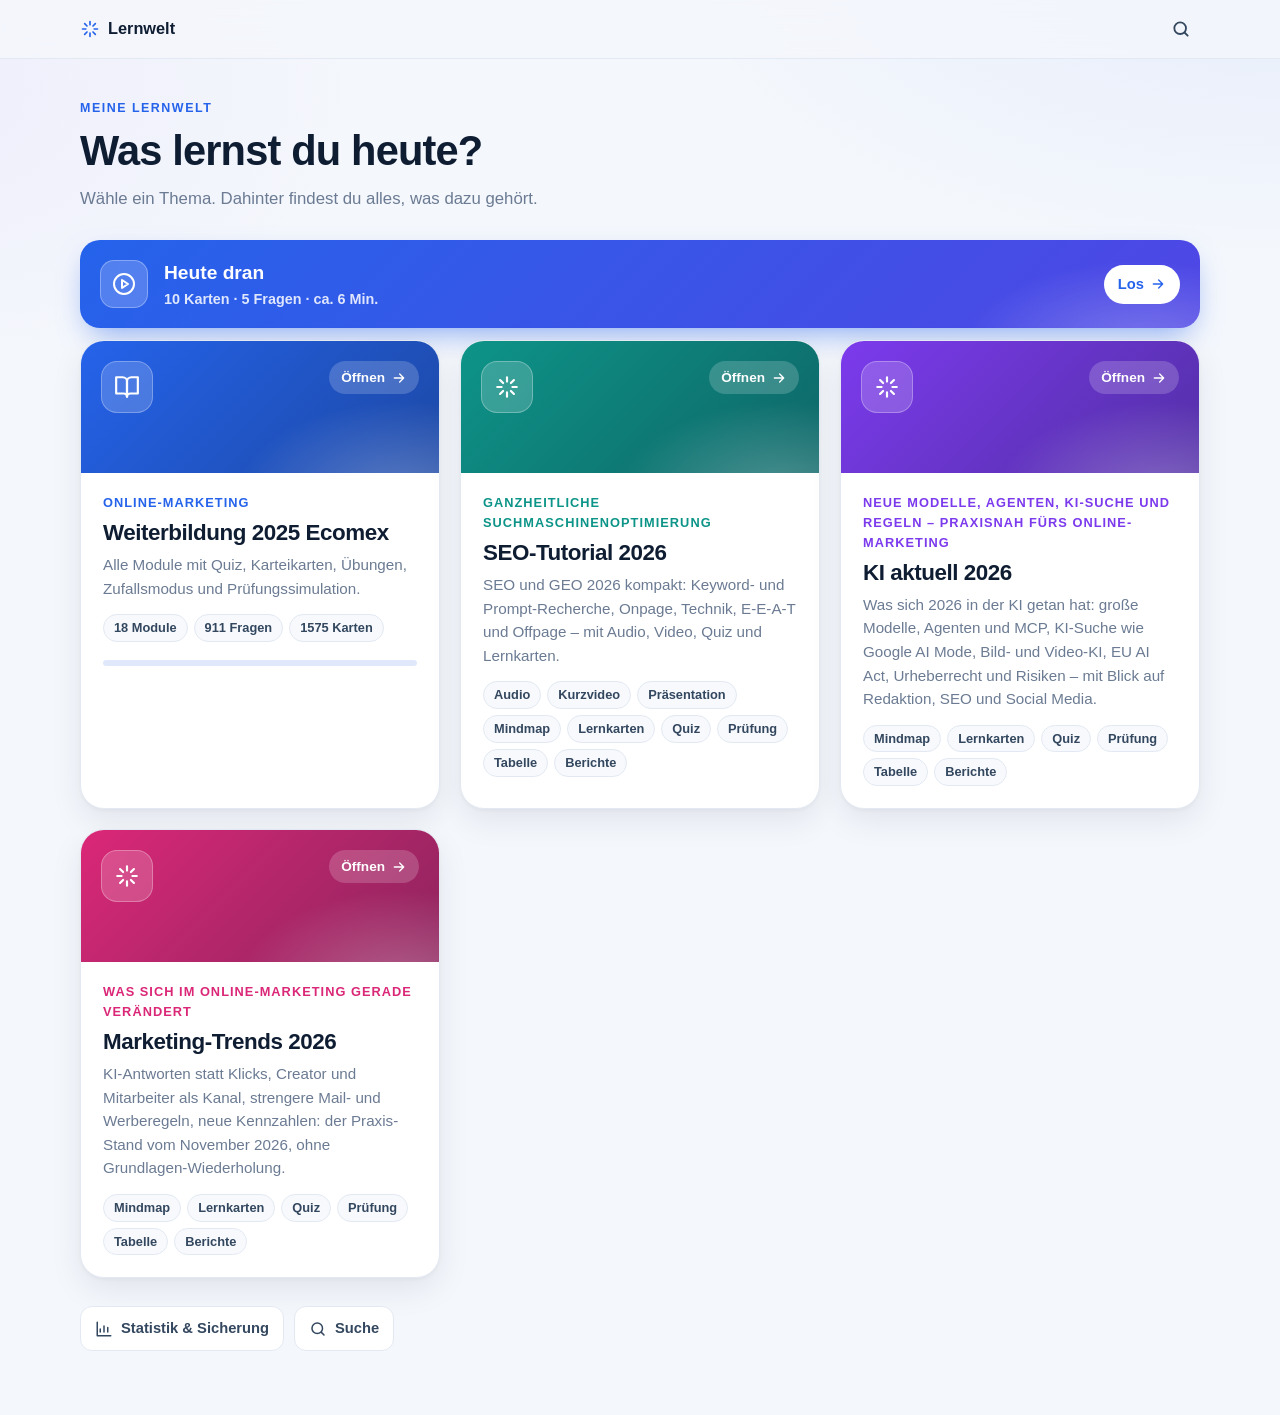
==== commit 564b27c2: "Lernwelt aktualisiert (16.11.2026 21:42)" ====
--- a/index.html
+++ b/index.html
@@ -15,13 +15,14 @@
     <link rel="manifest" href="manifest.webmanifest" />
     <link rel="icon" type="image/png" href="icon.png" />
     <link rel="apple-touch-icon" href="icon.png" />
-    <link rel="stylesheet" href="styles.css?v=20261116-3" />
+    <link rel="stylesheet" href="styles.css?v=20261116-5" />
   </head>
   <body>
     <header class="topbar">
       <div class="topbar-inner">
         <a id="backBtn" class="back" href="#/" aria-label="Zurück" hidden>
           <svg viewBox="0 0 24 24" fill="none" stroke="currentColor" stroke-width="2.2" stroke-linecap="round" stroke-linejoin="round" aria-hidden="true"><path d="m15 18-6-6 6-6"/></svg>
+          <span class="back-label">Zurück</span>
         </a>
         <nav id="crumbs" class="crumbs" aria-label="Navigation"></nav>
         <a class="topbar-btn" href="#/suche" aria-label="Suche">
@@ -39,8 +40,10 @@
 
     <!-- Themen-Bereiche: pro Thema eine Zeile (Format siehe themen/FORMAT.md) -->
     <script src="themen/seo-tutorial-2026/thema.js?v=20261116-2"></script>
+    <script src="themen/ki-aktuell-2026/thema.js?v=20261116-1"></script>
+    <script src="themen/marketing-trends-2026/thema.js?v=20261116-1"></script>
 
-    <script src="main.js?v=20261116-3"></script>
+    <script src="main.js?v=20261116-5"></script>
     <script>
       if ("serviceWorker" in navigator && (location.protocol === "https:" || location.hostname === "localhost")) {
         navigator.serviceWorker.register("sw.js").catch(() => {});
--- a/styles.css
+++ b/styles.css
@@ -890,3 +890,384 @@
   .table-wrap td:first-child { font-weight: 700; font-size: 1.02rem; padding-top: 0; }
   .table-wrap td:first-child::before { display: none; }
 }
+
+/* ==========================================================================
+   Navigation: Zurück überall
+   ========================================================================== */
+
+.back { width: auto; gap: 2px; padding: 0 12px 0 6px; font-weight: 600; font-size: 0.92rem; color: var(--ink); display: inline-flex; align-items: center; }
+.back[hidden] { display: none; }
+.back-label { white-space: nowrap; }
+
+.page-back {
+  display: flex;
+  align-items: center;
+  justify-content: center;
+  gap: 8px;
+  margin-top: 36px;
+  min-height: 48px;
+  padding: 12px 18px;
+  border-radius: 14px;
+  border: 1px dashed var(--line-strong);
+  color: var(--ink-2);
+  text-decoration: none;
+  font-weight: 600;
+}
+.page-back:hover { background: var(--hover); color: var(--ink); }
+.page-back .icon { width: 18px; height: 18px; }
+
+.home-footer { display: flex; flex-wrap: wrap; gap: 10px; margin-top: 28px; }
+.home-footer a {
+  display: inline-flex;
+  align-items: center;
+  gap: 8px;
+  padding: 10px 14px;
+  border-radius: 12px;
+  color: var(--ink-2);
+  text-decoration: none;
+  font-weight: 600;
+  font-size: 0.92rem;
+  background: var(--surface);
+  border: 1px solid var(--line);
+}
+.home-footer a:hover { color: var(--ink); border-color: var(--line-strong); }
+.home-footer .icon { width: 18px; height: 18px; }
+
+/* ---------- Serie ---------- */
+
+.streak {
+  display: flex;
+  align-items: center;
+  gap: 14px;
+  margin-bottom: 12px;
+  padding: 12px 16px;
+  border-radius: 16px;
+  text-decoration: none;
+  background: linear-gradient(120deg, color-mix(in srgb, #f97316 14%, var(--surface)), var(--surface) 70%);
+  border: 1px solid color-mix(in srgb, #f97316 28%, var(--line));
+  box-shadow: var(--shadow-sm);
+  --c: #ea580c;
+}
+.streak-flame {
+  display: grid;
+  place-items: center;
+  width: 40px;
+  height: 40px;
+  border-radius: 12px;
+  background: linear-gradient(160deg, #fb923c, #ea580c);
+  color: #fff;
+  flex: none;
+}
+.streak.is-waiting .streak-flame { background: var(--hover); color: var(--muted); }
+.streak:hover .tile-arrow { color: var(--c); transform: translateX(3px); }
+
+/* ---------- Vorlesen ---------- */
+
+.quiz-top-right { display: inline-flex; align-items: center; gap: 8px; }
+.icon-btn {
+  display: inline-grid;
+  place-items: center;
+  width: 36px;
+  height: 36px;
+  border-radius: 10px;
+  border: 1px solid var(--line);
+  background: var(--surface);
+  color: var(--ink-2);
+  cursor: pointer;
+  flex: none;
+}
+.icon-btn .icon { width: 18px; height: 18px; }
+.icon-btn:hover { border-color: var(--line-strong); color: var(--ink); }
+.icon-btn.is-speaking { background: var(--c, var(--accent)); border-color: transparent; color: #fff; animation: pulse 1.2s ease-in-out infinite; }
+@keyframes pulse { 50% { box-shadow: 0 0 0 6px color-mix(in srgb, var(--c, var(--accent)) 20%, transparent); } }
+
+/* ---------- Audio-/Video-Tempo ---------- */
+
+.speed { display: flex; flex-wrap: wrap; align-items: center; gap: 6px; }
+.speed span { color: var(--muted); font-size: 0.85rem; font-weight: 600; margin-right: 4px; }
+.speed button {
+  min-width: 52px;
+  min-height: 36px;
+  padding: 6px 10px;
+  border-radius: 10px;
+  border: 1px solid var(--line);
+  background: var(--surface-2);
+  color: var(--ink-2);
+  font-weight: 600;
+  font-size: 0.88rem;
+  cursor: pointer;
+}
+.speed button.is-active { background: var(--accent); border-color: transparent; color: #fff; }
+
+/* ---------- Präsentation ---------- */
+
+.pdf-viewer { display: grid; gap: 12px; }
+.pdf-stage {
+  position: relative;
+  display: grid;
+  place-items: center;
+  min-height: 200px;
+  border-radius: 14px;
+  overflow: hidden;
+  background: var(--surface-2);
+  border: 1px solid var(--line);
+  cursor: pointer;
+  user-select: none;
+  -webkit-user-select: none;
+}
+.pdf-stage canvas { display: block; max-width: 100%; }
+.pdf-status { padding: 40px 16px; color: var(--muted); text-align: center; }
+.pdf-controls { display: flex; align-items: center; justify-content: center; gap: 14px; }
+.pdf-controls .btn, .overlay-nav .btn { min-width: 56px; }
+.pdf-page { min-width: 110px; text-align: center; color: var(--ink-2); font-weight: 600; font-variant-numeric: tabular-nums; }
+
+/* ---------- Vollbild-Ansicht (Overlay) ---------- */
+
+body.has-overlay { overflow: hidden; }
+.overlay {
+  position: fixed;
+  inset: 0;
+  z-index: 100;
+  display: flex;
+  flex-direction: column;
+  background: var(--bg);
+  padding: env(safe-area-inset-top) env(safe-area-inset-right) env(safe-area-inset-bottom) env(safe-area-inset-left);
+  animation: enter 0.2s ease both;
+}
+.overlay-bar {
+  display: flex;
+  align-items: center;
+  gap: 12px;
+  padding: 10px 14px;
+  border-bottom: 1px solid var(--line);
+  background: var(--surface);
+}
+.overlay-title { flex: 1; min-width: 0; overflow: hidden; text-overflow: ellipsis; white-space: nowrap; font-size: 0.95rem; }
+.overlay-extra { display: flex; gap: 8px; }
+.btn.icon-only { min-width: 44px; padding: 8px; }
+.overlay-body { flex: 1; min-height: 0; display: flex; flex-direction: column; }
+.pdf-full-stage {
+  flex: 1;
+  min-height: 0;
+  display: grid;
+  place-items: center;
+  padding: 10px;
+  cursor: pointer;
+  user-select: none;
+  -webkit-user-select: none;
+}
+.pdf-full-stage canvas { display: block; border-radius: 6px; box-shadow: var(--shadow); }
+.overlay-nav { display: flex; align-items: center; justify-content: center; gap: 14px; padding: 10px; border-top: 1px solid var(--line); background: var(--surface); }
+.zoom-scroll { flex: 1; overflow: auto; -webkit-overflow-scrolling: touch; padding: 10px; background: #fff; }
+.zoom-scroll img { display: block; width: 100%; height: auto; margin: 0 auto; }
+
+.img-zoom { position: relative; display: block; width: 100%; padding: 0; border: 0; background: none; cursor: zoom-in; }
+.img-zoom-hint {
+  position: absolute;
+  right: 10px;
+  bottom: 10px;
+  display: inline-flex;
+  align-items: center;
+  gap: 6px;
+  padding: 6px 10px;
+  border-radius: 10px;
+  background: rgba(15, 29, 51, 0.72);
+  color: #fff;
+  font-size: 0.8rem;
+  font-weight: 600;
+}
+.img-zoom-hint .icon { width: 14px; height: 14px; }
+
+.exam-intro { margin: -8px 0 18px; }
+
+/* ---------- Statistik ---------- */
+
+.stats-6 { grid-template-columns: repeat(3, 1fr); }
+.bars { display: grid; grid-template-columns: repeat(14, 1fr); gap: 6px; align-items: end; height: 170px; margin-top: 6px; }
+.bar-col { display: flex; flex-direction: column; align-items: center; gap: 4px; height: 100%; }
+.bar-num { font-size: 0.72rem; color: var(--muted); min-height: 1em; }
+.bar-track { flex: 1; width: 100%; display: flex; align-items: flex-end; border-radius: 8px; background: var(--hover); overflow: hidden; }
+.bar-fill { display: block; width: 100%; border-radius: 8px; background: linear-gradient(180deg, #fb923c, #ea580c); }
+.bar-col small { font-size: 0.72rem; color: var(--muted); }
+.bar-col.is-today small { color: var(--ink); font-weight: 700; }
+
+.prog-list { display: grid; gap: 4px; padding: 10px; }
+.prog-row {
+  display: grid;
+  grid-template-columns: minmax(0, 1.4fr) minmax(0, 1fr) auto;
+  align-items: center;
+  gap: 12px;
+  padding: 10px 12px;
+  border-radius: 12px;
+  text-decoration: none;
+}
+.prog-row:hover { background: var(--hover); }
+.prog-name { font-weight: 600; font-size: 0.92rem; overflow: hidden; text-overflow: ellipsis; white-space: nowrap; }
+.prog-done { color: var(--pass); }
+.prog-done .icon { width: 14px; height: 14px; vertical-align: -2px; }
+.prog-bar { height: 8px; border-radius: 99px; background: var(--track); overflow: hidden; }
+.prog-bar span { display: block; height: 100%; border-radius: inherit; background: var(--c); }
+.prog-num { color: var(--muted); font-size: 0.82rem; font-variant-numeric: tabular-nums; }
+
+.backup p { color: var(--ink-2); }
+.backup-actions { display: flex; flex-wrap: wrap; gap: 10px; margin-top: 14px; }
+.restore { margin-top: 18px; }
+.restore summary { cursor: pointer; font-weight: 600; color: var(--accent); }
+.restore textarea {
+  width: 100%;
+  margin-top: 10px;
+  padding: 12px;
+  border-radius: 12px;
+  border: 1.5px solid var(--line);
+  background: var(--surface-2);
+  color: var(--ink);
+  font: inherit;
+  font-size: 0.85rem;
+  resize: vertical;
+}
+.file-btn { cursor: pointer; }
+.backup .backup-msg { margin-top: 12px; color: var(--pass); font-weight: 600; min-height: 1.2em; }
+.backup .backup-msg.is-error { color: var(--wrong); }
+
+@media (max-width: 600px) {
+  .stats-6 { grid-template-columns: repeat(2, 1fr); }
+  .bars { gap: 3px; height: 140px; }
+  .bar-num { display: none; }
+  .prog-row { grid-template-columns: minmax(0, 1fr) 70px auto; gap: 8px; padding: 8px; }
+  .media-head .btn { width: auto; }
+}
+
+/* ==========================================================================
+   Heute dran, Wiederholung, Sicherheit
+   ========================================================================== */
+
+.today-cta {
+  display: flex;
+  align-items: center;
+  gap: 16px;
+  margin-bottom: 12px;
+  padding: 18px 20px;
+  border-radius: 20px;
+  text-decoration: none;
+  color: #fff;
+  background:
+    radial-gradient(260px 120px at 95% 120%, rgba(255, 255, 255, 0.25), transparent 70%),
+    linear-gradient(135deg, #2563eb, #4f46e5);
+  box-shadow: 0 12px 30px -10px rgba(37, 99, 235, 0.6);
+  transition: transform 0.18s ease, box-shadow 0.18s ease;
+}
+.today-cta:hover { transform: translateY(-2px); }
+.today-cta .quick-body strong { font-size: 1.2rem; color: #fff; }
+.today-cta .quick-body small { color: rgba(255, 255, 255, 0.85); font-size: 0.9rem; }
+.today-icon {
+  display: grid;
+  place-items: center;
+  width: 48px;
+  height: 48px;
+  flex: none;
+  border-radius: 14px;
+  background: rgba(255, 255, 255, 0.2);
+  border: 1px solid rgba(255, 255, 255, 0.3);
+}
+.today-icon .icon { width: 24px; height: 24px; }
+.today-go {
+  display: inline-flex;
+  align-items: center;
+  gap: 6px;
+  padding: 8px 14px;
+  border-radius: 999px;
+  background: #fff;
+  color: #2563eb;
+  font-weight: 700;
+  font-size: 0.92rem;
+  flex: none;
+}
+.today-go .icon { width: 16px; height: 16px; }
+.today-cta.is-done {
+  color: var(--ink);
+  background: var(--pass-bg);
+  border: 1px solid color-mix(in srgb, var(--pass) 30%, transparent);
+  box-shadow: none;
+}
+.today-cta.is-done .quick-body strong { color: var(--pass); }
+.today-cta.is-done .quick-body small { color: var(--ink-2); }
+.today-cta.is-done .today-icon { background: var(--pass); color: #fff; border: 0; }
+
+button.tab { border: 0; background: transparent; cursor: pointer; font: inherit; }
+button.tab.is-active { background: var(--surface); color: var(--c); box-shadow: var(--shadow-sm); }
+
+/* Karteikarten: eigene Antwort + 4 Stufen */
+.deck-actions { display: grid; gap: 10px; }
+.btn-wide { width: 100%; min-height: 52px; font-size: 1rem; }
+.link-btn {
+  justify-self: start;
+  display: inline-flex;
+  align-items: center;
+  gap: 6px;
+  padding: 6px 2px;
+  border: 0;
+  background: none;
+  color: var(--accent);
+  font-weight: 600;
+  font-size: 0.9rem;
+  cursor: pointer;
+}
+.link-btn .icon { width: 16px; height: 16px; }
+.own-answer {
+  width: 100%;
+  margin-top: 14px;
+  padding: 12px 14px;
+  border-radius: 14px;
+  border: 1.5px solid var(--line);
+  background: var(--surface);
+  color: var(--ink);
+  font: inherit;
+  resize: vertical;
+}
+.deck-actions .own-answer { margin-top: 0; }
+.own-answer:focus { outline: none; border-color: var(--c, var(--accent)); }
+.answer-box.own { background: color-mix(in srgb, var(--accent) 7%, var(--surface)); border-color: color-mix(in srgb, var(--accent) 22%, var(--line)); }
+.answer-box.own strong { color: var(--accent); }
+.answer-box.own p { white-space: pre-line; }
+.hint.center { text-align: center; margin-top: 2px; }
+
+.rates { display: grid; grid-template-columns: repeat(4, 1fr); gap: 8px; }
+.rate {
+  flex-direction: column;
+  gap: 2px;
+  min-height: 58px;
+  padding: 8px 6px;
+  border: 1.5px solid transparent;
+  white-space: normal;
+}
+.rate strong { font-size: 0.95rem; }
+.rate small { font-size: 0.74rem; font-weight: 600; opacity: 0.85; }
+.rate-1 { background: var(--wrong-bg); color: var(--wrong); border-color: color-mix(in srgb, var(--wrong) 25%, transparent); }
+.rate-2 { background: var(--fail-bg); color: var(--fail); border-color: color-mix(in srgb, var(--fail) 25%, transparent); }
+.rate-3 { background: var(--pass-bg); color: var(--pass); border-color: color-mix(in srgb, var(--pass) 25%, transparent); }
+.rate-4 { background: color-mix(in srgb, var(--accent) 10%, var(--surface)); color: var(--accent); border-color: color-mix(in srgb, var(--accent) 25%, transparent); }
+.rate:hover { border-color: currentColor; }
+
+/* Quiz: Wie sicher bist du? */
+.conf { display: flex; flex-wrap: wrap; align-items: center; gap: 8px; margin-top: 12px; }
+.conf span { color: var(--muted); font-size: 0.88rem; font-weight: 600; margin-right: 2px; }
+.conf button {
+  min-height: 36px;
+  padding: 6px 14px;
+  border-radius: 999px;
+  border: 1.5px solid var(--line);
+  background: var(--surface-2);
+  color: var(--ink-2);
+  font-weight: 600;
+  font-size: 0.88rem;
+  cursor: pointer;
+}
+.conf button.is-active { border-color: var(--c, var(--accent)); background: color-mix(in srgb, var(--c, var(--accent)) 12%, var(--surface)); color: var(--ink); }
+.conf-note { font-weight: 600; color: var(--ink) !important; }
+
+@media (max-width: 600px) {
+  .today-cta { padding: 16px; gap: 12px; }
+  .today-go { padding: 8px 12px; }
+  .rates { grid-template-columns: repeat(2, 1fr); }
+  .today-tabs .tab .icon { display: none; }
+}
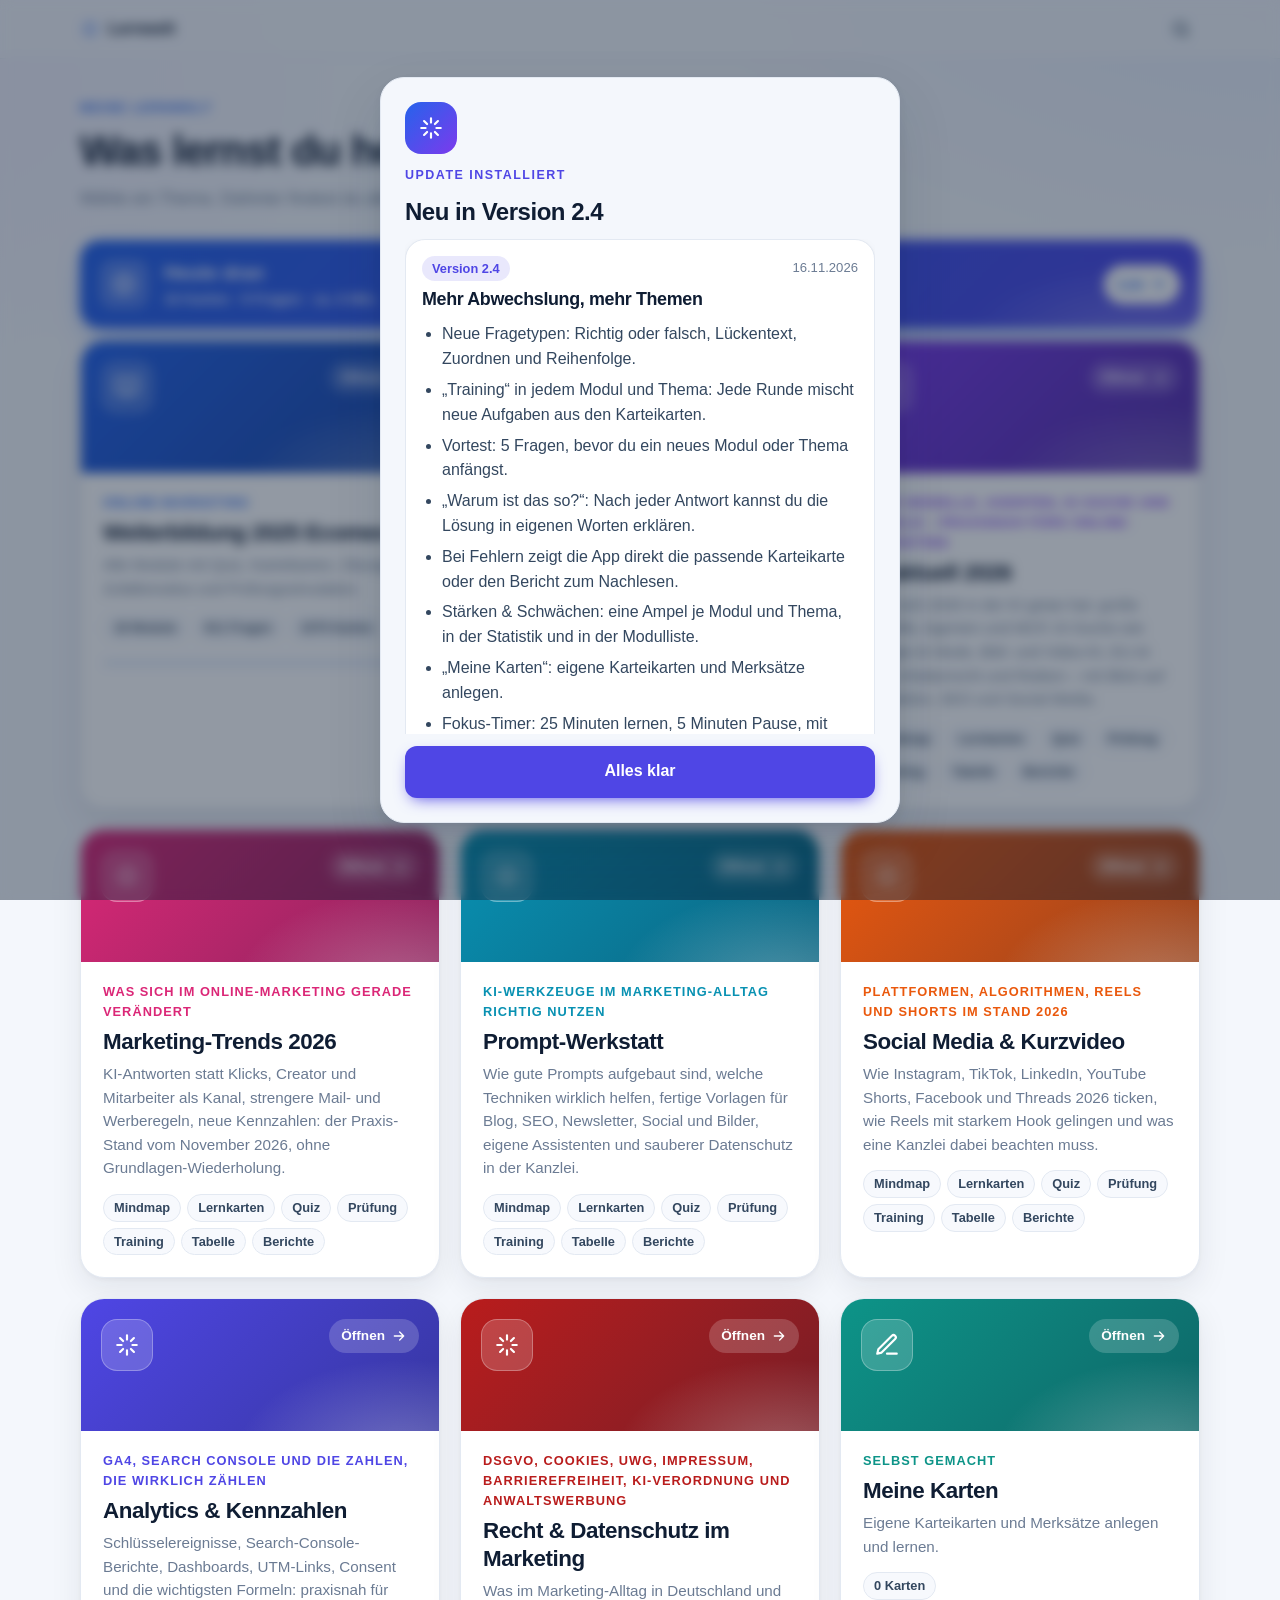
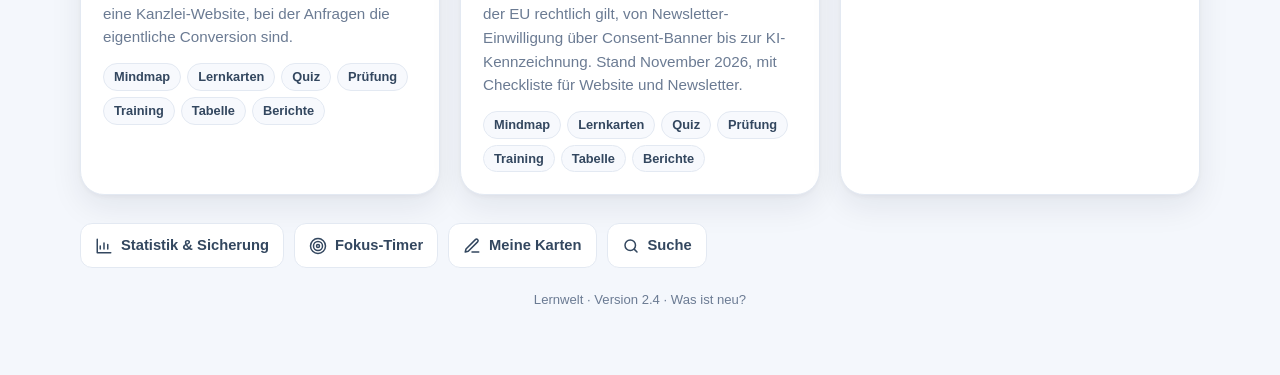
==== commit 64feee0b: "Lernwelt aktualisiert (16.11.2026 22:01)" ====
--- a/index.html
+++ b/index.html
@@ -15,7 +15,7 @@
     <link rel="manifest" href="manifest.webmanifest" />
     <link rel="icon" type="image/png" href="icon.png" />
     <link rel="apple-touch-icon" href="icon.png" />
-    <link rel="stylesheet" href="styles.css?v=20261116-5" />
+    <link rel="stylesheet" href="styles.css?v=2.4" />
   </head>
   <body>
     <header class="topbar">
@@ -25,6 +25,7 @@
           <span class="back-label">Zurück</span>
         </a>
         <nav id="crumbs" class="crumbs" aria-label="Navigation"></nav>
+        <a id="focusPill" class="focus-pill" href="#/fokus" aria-label="Fokus-Timer" hidden></a>
         <a class="topbar-btn" href="#/suche" aria-label="Suche">
           <svg viewBox="0 0 24 24" fill="none" stroke="currentColor" stroke-width="2.2" stroke-linecap="round" stroke-linejoin="round" aria-hidden="true"><circle cx="11" cy="11" r="7"/><path d="m20 20-3.5-3.5"/></svg>
         </a>
@@ -39,11 +40,17 @@
     <script src="module-learningcard-imports.js?v=20261116-2"></script>
 
     <!-- Themen-Bereiche: pro Thema eine Zeile (Format siehe themen/FORMAT.md) -->
-    <script src="themen/seo-tutorial-2026/thema.js?v=20261116-2"></script>
-    <script src="themen/ki-aktuell-2026/thema.js?v=20261116-1"></script>
-    <script src="themen/marketing-trends-2026/thema.js?v=20261116-1"></script>
+    <script src="themen/seo-tutorial-2026/thema.js?v=2.4"></script>
+    <script src="themen/ki-aktuell-2026/thema.js?v=2.4"></script>
+    <script src="themen/marketing-trends-2026/thema.js?v=2.4"></script>
+    <script src="themen/prompt-werkstatt/thema.js?v=2.4"></script>
+    <script src="themen/social-kurzvideo-2026/thema.js?v=2.4"></script>
+    <script src="themen/analytics-kennzahlen/thema.js?v=2.4"></script>
+    <script src="themen/recht-datenschutz-2026/thema.js?v=2.4"></script>
 
-    <script src="main.js?v=20261116-5"></script>
+    <!-- Versionen & Neuigkeiten (neueste Version oben in changelog.js eintragen) -->
+    <script src="changelog.js?v=2.4"></script>
+    <script src="main.js?v=2.4"></script>
     <script>
       if ("serviceWorker" in navigator && (location.protocol === "https:" || location.hostname === "localhost")) {
         navigator.serviceWorker.register("sw.js").catch(() => {});
--- a/styles.css
+++ b/styles.css
@@ -1271,3 +1271,351 @@
   .rates { grid-template-columns: repeat(2, 1fr); }
   .today-tabs .tab .icon { display: none; }
 }
+
+/* ==========================================================================
+   Version & Neuigkeiten
+   ========================================================================== */
+
+.version-tag {
+  display: block;
+  margin-top: 22px;
+  text-align: center;
+  color: var(--muted);
+  font-size: 0.82rem;
+  text-decoration: none;
+}
+.version-tag:hover { color: var(--accent); }
+
+.news-head { display: flex; justify-content: space-between; align-items: center; gap: 10px; margin-bottom: 6px; }
+.news-version {
+  display: inline-flex;
+  padding: 3px 10px;
+  border-radius: 999px;
+  background: color-mix(in srgb, #4f46e5 12%, transparent);
+  color: #4f46e5;
+  font-weight: 700;
+  font-size: 0.8rem;
+}
+.news-date { color: var(--muted); font-size: 0.82rem; }
+.news-list { margin: 10px 0 0; padding-left: 20px; display: grid; gap: 6px; color: var(--ink-2); }
+
+.modal {
+  position: fixed;
+  inset: 0;
+  z-index: 120;
+  display: grid;
+  place-items: center;
+  padding: 20px;
+  background: rgba(15, 29, 51, 0.45);
+  backdrop-filter: blur(6px);
+  -webkit-backdrop-filter: blur(6px);
+  animation: enter 0.2s ease both;
+}
+.modal-card {
+  display: grid;
+  gap: 12px;
+  width: min(520px, 100%);
+  max-height: calc(100vh - 40px);
+  padding: 24px;
+  border-radius: 24px;
+  background: var(--bg);
+  border: 1px solid var(--line);
+  box-shadow: var(--shadow-lg);
+}
+.modal-card h2 { font-size: 1.5rem; }
+.modal-card .eyebrow { margin: 0; color: #4f46e5; }
+.modal-badge {
+  display: grid;
+  place-items: center;
+  width: 52px;
+  height: 52px;
+  border-radius: 16px;
+  color: #fff;
+  background: linear-gradient(135deg, #2563eb, #7c3aed);
+}
+.modal-badge .icon { width: 26px; height: 26px; }
+.modal-scroll { display: grid; gap: 10px; overflow-y: auto; max-height: 55vh; -webkit-overflow-scrolling: touch; }
+.modal-scroll .card { padding: 16px; }
+.modal-card .btn-primary { --c: #4f46e5; }
+
+@media (prefers-color-scheme: dark) {
+  .news-version, .modal-card .eyebrow { color: #a5b4fc; }
+  .modal { background: rgba(0, 0, 0, 0.55); }
+}
+
+/* ==========================================================================
+   Version 2.4: Fragetypen, Training, Vortest, Ampel, Fokus, Abzeichen
+   ========================================================================== */
+
+.kind {
+  display: inline-flex;
+  padding: 3px 10px;
+  border-radius: 999px;
+  font-size: 0.75rem;
+  font-weight: 700;
+  letter-spacing: 0.04em;
+  text-transform: uppercase;
+  color: var(--ink-2);
+  background: var(--hover);
+}
+.gap {
+  display: inline-block;
+  min-width: 70px;
+  border-bottom: 2px dashed var(--c, var(--accent));
+  color: transparent;
+  line-height: 1;
+}
+.options-tf { grid-template-columns: 1fr 1fr; }
+.options-tf .option { text-align: center; font-weight: 700; }
+
+.fit-term { display: block; font-size: 1.12rem; }
+.fit-def {
+  display: block;
+  margin-top: 10px;
+  padding: 12px 14px;
+  border-radius: 12px;
+  background: var(--surface-2);
+  border: 1px solid var(--line);
+  font-weight: 500;
+  font-size: 0.98rem;
+  line-height: 1.5;
+  color: var(--ink-2);
+}
+
+.match { display: grid; gap: 10px; margin-top: 16px; }
+.match-row {
+  display: grid;
+  grid-template-columns: minmax(0, 0.9fr) minmax(0, 1.1fr);
+  gap: 10px;
+  align-items: center;
+  padding: 10px 12px;
+  border-radius: 14px;
+  border: 1.5px solid var(--line);
+  background: var(--surface-2);
+}
+.match-left { font-weight: 600; line-height: 1.35; }
+.match-row select {
+  width: 100%;
+  min-height: 44px;
+  padding: 8px 10px;
+  border-radius: 10px;
+  border: 1.5px solid var(--line);
+  background: var(--surface);
+  color: var(--ink);
+  font: inherit;
+  font-size: 0.9rem;
+}
+.match-row.is-correct { border-color: var(--pass); background: var(--pass-bg); }
+.match-row.is-wrong { border-color: var(--wrong); background: var(--wrong-bg); }
+.match-fix { grid-column: 1 / -1; font-size: 0.88rem; color: var(--pass); font-weight: 600; }
+
+.order { list-style: none; margin: 16px 0 0; padding: 0; display: grid; gap: 8px; }
+.order-item {
+  display: flex;
+  align-items: center;
+  gap: 12px;
+  padding: 10px 12px;
+  border-radius: 14px;
+  border: 1.5px solid var(--line);
+  background: var(--surface-2);
+}
+.order-num {
+  display: grid;
+  place-items: center;
+  width: 28px;
+  height: 28px;
+  flex: none;
+  border-radius: 99px;
+  background: var(--c, var(--accent));
+  color: #fff;
+  font-weight: 700;
+  font-size: 0.85rem;
+}
+.order-text { flex: 1; line-height: 1.4; }
+.order-btns { display: flex; gap: 6px; }
+.order-btns .icon-btn { font-weight: 800; }
+.order-btns .icon-btn:disabled { opacity: 0.3; cursor: default; }
+.order-item.is-correct { border-color: var(--pass); background: var(--pass-bg); }
+.order-item.is-wrong { border-color: var(--wrong); background: var(--wrong-bg); }
+
+.related { display: grid; gap: 10px; margin-top: 14px; }
+.related-card {
+  padding: 14px 16px;
+  border-radius: 14px;
+  border: 1px dashed color-mix(in srgb, var(--c, var(--accent)) 45%, var(--line));
+  background: color-mix(in srgb, var(--c, var(--accent)) 6%, var(--surface));
+}
+.related-card small { display: block; color: var(--c, var(--accent)); font-weight: 700; font-size: 0.75rem; letter-spacing: 0.06em; text-transform: uppercase; }
+.related-card strong { display: block; margin-top: 4px; }
+.related-card p { margin-top: 4px; color: var(--ink-2); font-size: 0.94rem; }
+.question .link-btn { margin-top: 10px; }
+.quiz-extra:empty { display: none; }
+
+.pretest {
+  display: flex;
+  align-items: center;
+  flex-wrap: wrap;
+  gap: 12px 14px;
+  margin-bottom: 18px;
+  padding: 14px 16px;
+  border-radius: 16px;
+  border: 1px solid color-mix(in srgb, #7c3aed 30%, var(--line));
+  background: color-mix(in srgb, #7c3aed 7%, var(--surface));
+}
+.pretest .quick-body { min-width: 200px; }
+.pretest .quick-body small { white-space: normal; }
+.pretest-actions { display: flex; gap: 8px; margin-left: auto; }
+
+.health {
+  display: inline-block;
+  width: 12px;
+  height: 12px;
+  flex: none;
+  border-radius: 99px;
+  background: var(--faint);
+  box-shadow: 0 0 0 3px color-mix(in srgb, currentColor 0%, transparent);
+}
+.health-rot { background: #ef4444; }
+.health-gelb { background: #f59e0b; }
+.health-gruen { background: #22c55e; }
+.health-grau { background: var(--line-strong); }
+.module-tile .health { order: 3; }
+.health-row {
+  display: grid;
+  grid-template-columns: auto minmax(0, 1fr) auto;
+  align-items: center;
+  gap: 12px;
+  padding: 10px 12px;
+  border-radius: 12px;
+  text-decoration: none;
+}
+.health-row:hover { background: var(--hover); }
+.health-label { color: var(--muted); font-size: 0.85rem; }
+
+.badges { display: grid; grid-template-columns: repeat(auto-fill, minmax(150px, 1fr)); gap: 10px; }
+.badge-item {
+  display: grid;
+  justify-items: center;
+  gap: 4px;
+  padding: 16px 10px;
+  border-radius: 16px;
+  text-align: center;
+  background: var(--surface);
+  border: 1px solid var(--line);
+  opacity: 0.45;
+  filter: grayscale(1);
+}
+.badge-item.is-on { opacity: 1; filter: none; border-color: color-mix(in srgb, #f59e0b 40%, var(--line)); box-shadow: var(--shadow-sm); }
+.badge-icon {
+  display: grid;
+  place-items: center;
+  width: 46px;
+  height: 46px;
+  border-radius: 99px;
+  color: #fff;
+  background: linear-gradient(160deg, #fbbf24, #f97316);
+}
+.badge-item strong { font-size: 0.92rem; }
+.badge-item small { color: var(--muted); font-size: 0.78rem; line-height: 1.3; }
+
+.toast {
+  position: fixed;
+  left: 50%;
+  bottom: calc(20px + env(safe-area-inset-bottom));
+  z-index: 200;
+  display: flex;
+  align-items: center;
+  gap: 10px;
+  max-width: calc(100% - 32px);
+  padding: 12px 18px;
+  border-radius: 14px;
+  background: #0f1d33;
+  color: #fff;
+  font-weight: 600;
+  font-size: 0.93rem;
+  box-shadow: var(--shadow-lg);
+  transform: translateX(-50%);
+  animation: toast-in 0.25s ease both;
+}
+.toast.is-special { background: linear-gradient(135deg, #f97316, #db2777); }
+.toast .icon { width: 18px; height: 18px; flex: none; }
+.toast.is-out { opacity: 0; transform: translate(-50%, 10px); transition: opacity 0.4s, transform 0.4s; }
+@keyframes toast-in { from { opacity: 0; transform: translate(-50%, 12px); } to { opacity: 1; transform: translate(-50%, 0); } }
+
+.focus-pill {
+  display: inline-flex;
+  align-items: center;
+  gap: 6px;
+  margin-left: auto;
+  padding: 6px 12px;
+  border-radius: 999px;
+  background: #dc2626;
+  color: #fff;
+  font-weight: 700;
+  font-size: 0.88rem;
+  font-variant-numeric: tabular-nums;
+  text-decoration: none;
+}
+.focus-pill[hidden] { display: none; }
+.focus-pill.is-pause { background: #16a34a; }
+.focus-pill .icon { width: 15px; height: 15px; }
+.focus-pill:not([hidden]) + .topbar-btn { margin-left: 4px; }
+
+.focus { display: grid; justify-items: center; gap: 18px; max-width: 420px; margin: 0 auto; --fc: #dc2626; }
+.focus.is-pause { --fc: #16a34a; }
+.focus-ring {
+  display: grid;
+  place-items: center;
+  width: min(280px, 72vw);
+  aspect-ratio: 1;
+  border-radius: 50%;
+  background: conic-gradient(var(--fc) var(--p, 0%), var(--track) 0);
+  transition: background 0.5s;
+}
+.focus-inner {
+  display: grid;
+  place-items: center;
+  align-content: center;
+  width: 84%;
+  aspect-ratio: 1;
+  border-radius: 50%;
+  background: var(--surface);
+  box-shadow: var(--shadow);
+}
+.focus-inner span { color: var(--muted); font-weight: 600; }
+.focus-inner strong { font-size: clamp(2.6rem, 12vw, 3.6rem); font-variant-numeric: tabular-nums; letter-spacing: -0.02em; }
+.focus-modes button.is-active { color: var(--fc); }
+.focus-actions { display: grid; gap: 8px; width: 100%; }
+
+.own-form { display: grid; gap: 14px; }
+.own-form label { display: grid; gap: 6px; font-weight: 600; font-size: 0.92rem; }
+.own-form input, .own-form textarea {
+  width: 100%;
+  padding: 12px 14px;
+  border-radius: 12px;
+  border: 1.5px solid var(--line);
+  background: var(--surface-2);
+  color: var(--ink);
+  font: inherit;
+  font-weight: 400;
+}
+.own-form input:focus, .own-form textarea:focus { outline: none; border-color: #0d9488; }
+.own-form .btn { justify-self: start; }
+.own-form .backup-msg:empty { display: none; }
+.own-list { margin-top: 18px; }
+.own-list summary { cursor: pointer; font-weight: 600; }
+.own-list ul { list-style: none; margin: 12px 0 0; padding: 0; display: grid; gap: 8px; }
+.own-list li { display: flex; align-items: flex-start; gap: 10px; padding: 10px 12px; border-radius: 12px; background: var(--surface-2); }
+.own-list li span { flex: 1; display: grid; gap: 2px; }
+.own-list li small { color: var(--muted); }
+
+@media (max-width: 600px) {
+  .match-row { grid-template-columns: 1fr; }
+  .pretest-actions { width: 100%; }
+  .pretest-actions .btn { flex: 1; }
+  .badges { grid-template-columns: repeat(2, 1fr); }
+  .stats-6 { grid-template-columns: repeat(2, 1fr); }
+}
+@media (min-width: 601px) {
+  .stats-6 { grid-template-columns: repeat(4, 1fr); }
+}
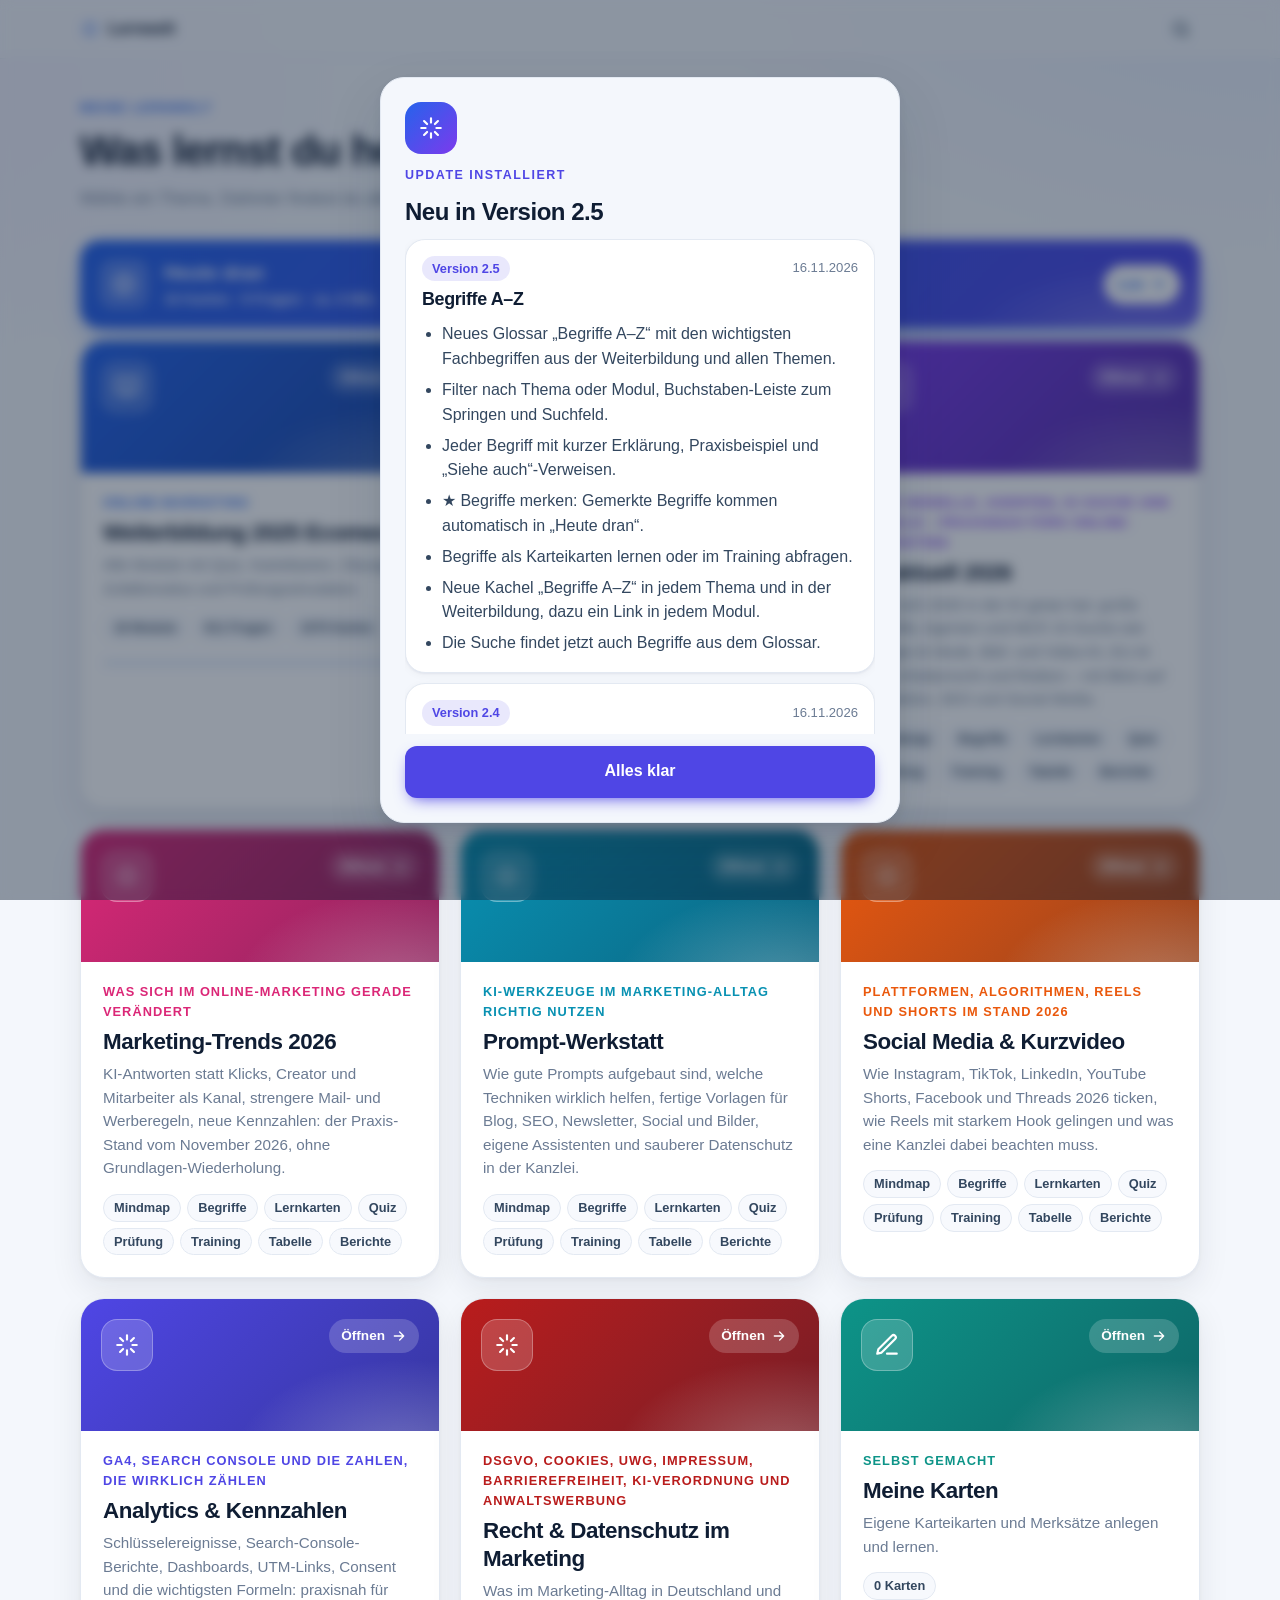
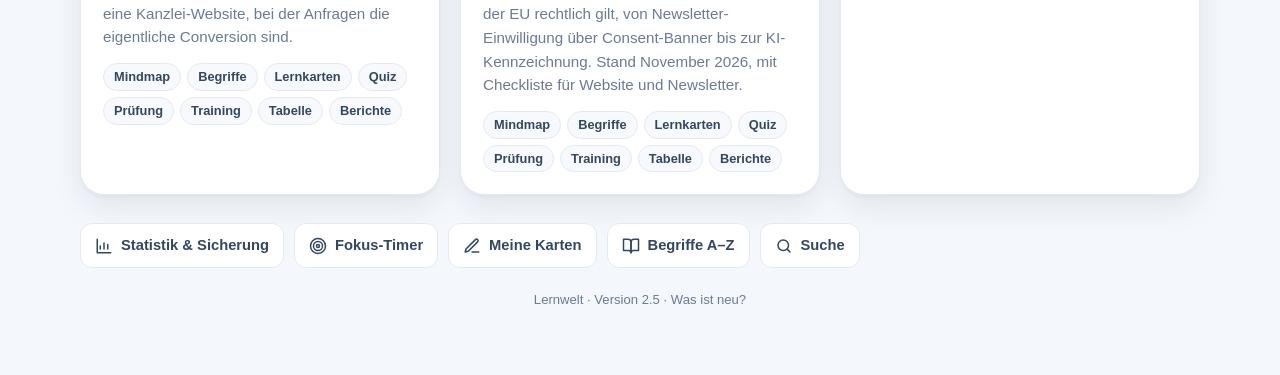
==== commit f705b27e: "Lernwelt aktualisiert (16.11.2026 22:17)" ====
--- a/index.html
+++ b/index.html
@@ -15,7 +15,7 @@
     <link rel="manifest" href="manifest.webmanifest" />
     <link rel="icon" type="image/png" href="icon.png" />
     <link rel="apple-touch-icon" href="icon.png" />
-    <link rel="stylesheet" href="styles.css?v=2.4" />
+    <link rel="stylesheet" href="styles.css?v=2.5" />
   </head>
   <body>
     <header class="topbar">
@@ -38,19 +38,20 @@
     <script src="real-modules.js?v=20261116-2"></script>
     <script src="module-overrides.js?v=20261116-2"></script>
     <script src="module-learningcard-imports.js?v=20261116-2"></script>
+    <script src="glossar-weiterbildung.js?v=2.5"></script>
 
     <!-- Themen-Bereiche: pro Thema eine Zeile (Format siehe themen/FORMAT.md) -->
-    <script src="themen/seo-tutorial-2026/thema.js?v=2.4"></script>
-    <script src="themen/ki-aktuell-2026/thema.js?v=2.4"></script>
-    <script src="themen/marketing-trends-2026/thema.js?v=2.4"></script>
-    <script src="themen/prompt-werkstatt/thema.js?v=2.4"></script>
-    <script src="themen/social-kurzvideo-2026/thema.js?v=2.4"></script>
-    <script src="themen/analytics-kennzahlen/thema.js?v=2.4"></script>
-    <script src="themen/recht-datenschutz-2026/thema.js?v=2.4"></script>
+    <script src="themen/seo-tutorial-2026/thema.js?v=2.5"></script>
+    <script src="themen/ki-aktuell-2026/thema.js?v=2.5"></script>
+    <script src="themen/marketing-trends-2026/thema.js?v=2.5"></script>
+    <script src="themen/prompt-werkstatt/thema.js?v=2.5"></script>
+    <script src="themen/social-kurzvideo-2026/thema.js?v=2.5"></script>
+    <script src="themen/analytics-kennzahlen/thema.js?v=2.5"></script>
+    <script src="themen/recht-datenschutz-2026/thema.js?v=2.5"></script>
 
     <!-- Versionen & Neuigkeiten (neueste Version oben in changelog.js eintragen) -->
-    <script src="changelog.js?v=2.4"></script>
-    <script src="main.js?v=2.4"></script>
+    <script src="changelog.js?v=2.5"></script>
+    <script src="main.js?v=2.5"></script>
     <script>
       if ("serviceWorker" in navigator && (location.protocol === "https:" || location.hostname === "localhost")) {
         navigator.serviceWorker.register("sw.js").catch(() => {});
--- a/styles.css
+++ b/styles.css
@@ -1619,3 +1619,119 @@
 @media (min-width: 601px) {
   .stats-6 { grid-template-columns: repeat(4, 1fr); }
 }
+
+/* ==========================================================================
+   Glossar „Begriffe A–Z“
+   ========================================================================== */
+
+.glossary-filters { margin: -6px 0 16px; }
+.glossary-filters .chip { text-decoration: none; padding: 6px 12px; font-size: 0.85rem; }
+.glossary-filters .chip small { color: var(--muted); margin-left: 3px; }
+.glossary-filters .chip.is-active { background: #0f766e; border-color: #0f766e; color: #fff; }
+.glossary-filters .chip.is-active small { color: rgba(255, 255, 255, 0.8); }
+
+.glossary-tools { display: flex; flex-wrap: wrap; gap: 12px; align-items: center; margin-bottom: 14px; }
+.glossary-tools .search-box { flex: 1; min-width: 220px; margin: 0; }
+.glossary-learn { display: flex; gap: 8px; }
+
+.az-bar {
+  position: sticky;
+  top: calc(58px + env(safe-area-inset-top));
+  z-index: 5;
+  display: flex;
+  gap: 4px;
+  overflow-x: auto;
+  margin: 0 -4px 14px;
+  padding: 8px 4px;
+  background: var(--topbar);
+  backdrop-filter: blur(10px);
+  -webkit-backdrop-filter: blur(10px);
+  scrollbar-width: none;
+}
+.az-bar::-webkit-scrollbar { display: none; }
+.az-bar button {
+  flex: none;
+  min-width: 34px;
+  height: 34px;
+  border-radius: 10px;
+  border: 1px solid var(--line);
+  background: var(--surface);
+  color: var(--ink-2);
+  font-weight: 700;
+  font-size: 0.88rem;
+  cursor: pointer;
+}
+.az-bar button:hover { border-color: #0f766e; color: #0f766e; }
+
+.term-group { scroll-margin-top: 120px; margin-bottom: 18px; }
+.term-letter { font-size: 1.3rem; color: #0f766e; margin: 0 0 8px 4px; }
+.term-list { display: grid; gap: 8px; }
+.term {
+  border-radius: 14px;
+  border: 1px solid var(--line);
+  border-left: 4px solid var(--c, #0f766e);
+  background: var(--surface);
+  box-shadow: var(--shadow-sm);
+  transition: box-shadow 0.3s;
+}
+.term[hidden] { display: none; }
+.term summary {
+  display: flex;
+  align-items: flex-start;
+  gap: 10px;
+  padding: 12px 14px;
+  cursor: pointer;
+  list-style: none;
+}
+.term summary::-webkit-details-marker { display: none; }
+.term-main { flex: 1; display: grid; gap: 2px; min-width: 0; }
+.term-main strong { font-size: 1rem; }
+.term-kurz { color: var(--ink-2); font-size: 0.92rem; line-height: 1.45; }
+.term-body { padding: 0 14px 14px; display: grid; gap: 8px; }
+.term-body p { color: var(--ink-2); font-size: 0.92rem; }
+.term-see { display: flex; flex-wrap: wrap; gap: 4px 10px; align-items: center; }
+.term-see .link-btn { padding: 2px 0; font-size: 0.88rem; }
+.term-source { text-decoration: none; justify-self: start; }
+.term.is-flash { box-shadow: 0 0 0 3px color-mix(in srgb, var(--c, #0f766e) 45%, transparent); }
+
+.star {
+  flex: none;
+  width: 34px;
+  height: 34px;
+  border-radius: 10px;
+  border: 1px solid var(--line);
+  background: var(--surface-2);
+  color: var(--faint);
+  font-size: 1.05rem;
+  line-height: 1;
+  cursor: pointer;
+}
+.star.is-on { color: #f59e0b; border-color: color-mix(in srgb, #f59e0b 45%, var(--line)); background: color-mix(in srgb, #f59e0b 12%, var(--surface)); }
+
+.term-link {
+  display: inline-flex;
+  align-items: center;
+  gap: 8px;
+  margin: -8px 0 16px;
+  color: #0f766e;
+  font-weight: 600;
+  font-size: 0.92rem;
+  text-decoration: none;
+}
+.term-link .icon { width: 17px; height: 17px; }
+.card-more { display: block; margin-top: 10px; color: var(--muted); font-size: 0.9rem; line-height: 1.5; }
+
+@media (max-width: 600px) {
+  .glossary-learn { width: 100%; }
+  .glossary-learn .btn { flex: 1; }
+  .az-bar { top: calc(58px + env(safe-area-inset-top)); }
+}
+@media (prefers-color-scheme: dark) {
+  .term-letter, .term-link { color: #2dd4bf; }
+}
+
+@media (max-width: 600px) {
+  .glossary-filters { flex-wrap: nowrap; overflow-x: auto; margin-left: -16px; margin-right: -16px; padding: 0 16px 4px; scrollbar-width: none; }
+  .glossary-filters::-webkit-scrollbar { display: none; }
+  .glossary-filters .chip { flex: none; }
+}
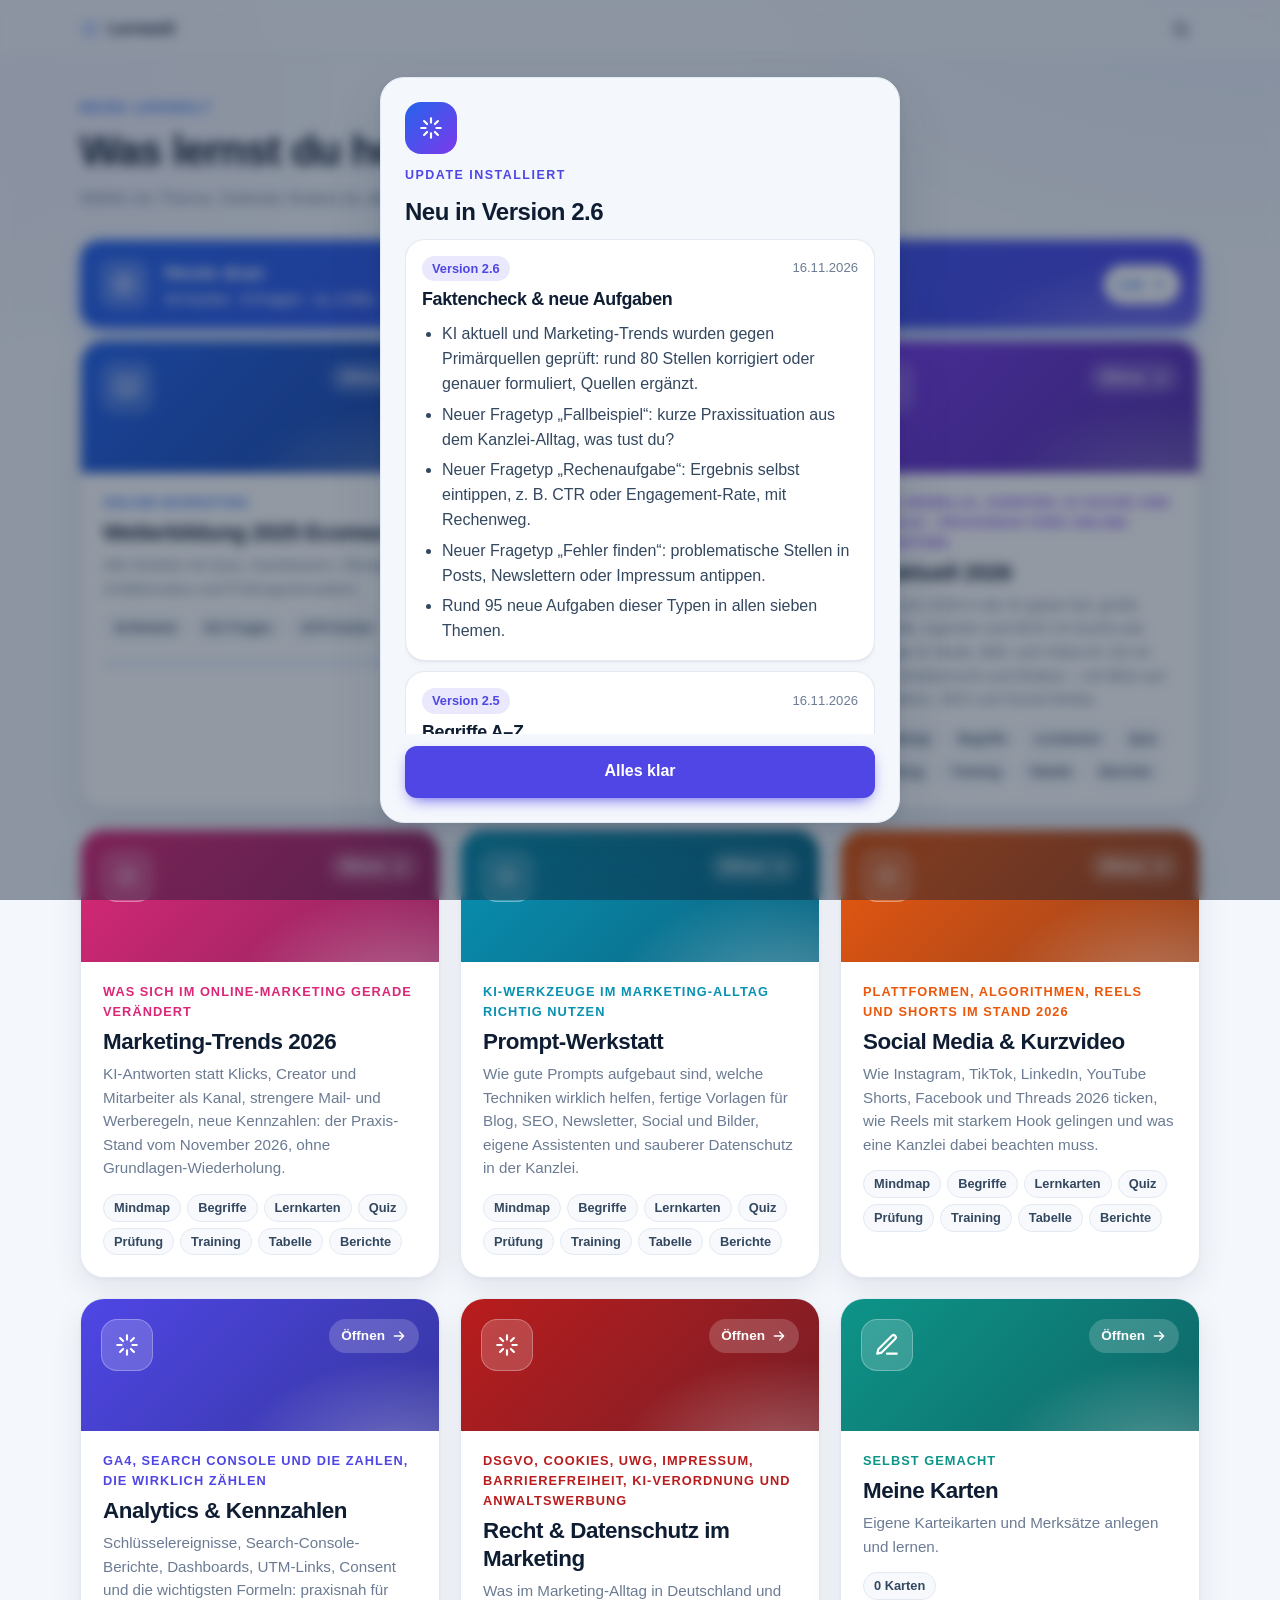
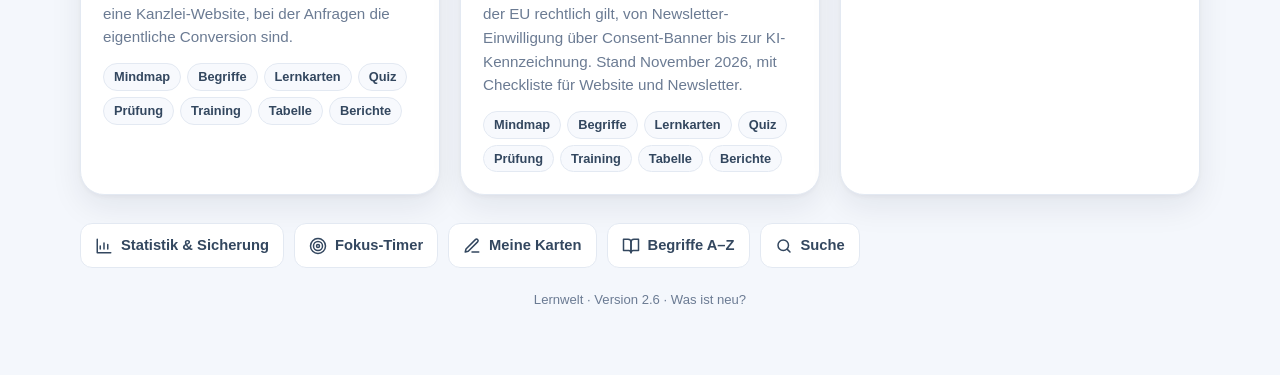
==== commit 35a67a37: "Lernwelt aktualisiert (16.11.2026 22:39)" ====
--- a/index.html
+++ b/index.html
@@ -15,7 +15,7 @@
     <link rel="manifest" href="manifest.webmanifest" />
     <link rel="icon" type="image/png" href="icon.png" />
     <link rel="apple-touch-icon" href="icon.png" />
-    <link rel="stylesheet" href="styles.css?v=2.5" />
+    <link rel="stylesheet" href="styles.css?v=2.6" />
   </head>
   <body>
     <header class="topbar">
@@ -41,17 +41,17 @@
     <script src="glossar-weiterbildung.js?v=2.5"></script>
 
     <!-- Themen-Bereiche: pro Thema eine Zeile (Format siehe themen/FORMAT.md) -->
-    <script src="themen/seo-tutorial-2026/thema.js?v=2.5"></script>
-    <script src="themen/ki-aktuell-2026/thema.js?v=2.5"></script>
-    <script src="themen/marketing-trends-2026/thema.js?v=2.5"></script>
-    <script src="themen/prompt-werkstatt/thema.js?v=2.5"></script>
-    <script src="themen/social-kurzvideo-2026/thema.js?v=2.5"></script>
-    <script src="themen/analytics-kennzahlen/thema.js?v=2.5"></script>
-    <script src="themen/recht-datenschutz-2026/thema.js?v=2.5"></script>
+    <script src="themen/seo-tutorial-2026/thema.js?v=2.6"></script>
+    <script src="themen/ki-aktuell-2026/thema.js?v=2.6"></script>
+    <script src="themen/marketing-trends-2026/thema.js?v=2.6"></script>
+    <script src="themen/prompt-werkstatt/thema.js?v=2.6"></script>
+    <script src="themen/social-kurzvideo-2026/thema.js?v=2.6"></script>
+    <script src="themen/analytics-kennzahlen/thema.js?v=2.6"></script>
+    <script src="themen/recht-datenschutz-2026/thema.js?v=2.6"></script>
 
     <!-- Versionen & Neuigkeiten (neueste Version oben in changelog.js eintragen) -->
-    <script src="changelog.js?v=2.5"></script>
-    <script src="main.js?v=2.5"></script>
+    <script src="changelog.js?v=2.6"></script>
+    <script src="main.js?v=2.6"></script>
     <script>
       if ("serviceWorker" in navigator && (location.protocol === "https:" || location.hostname === "localhost")) {
         navigator.serviceWorker.register("sw.js").catch(() => {});
--- a/styles.css
+++ b/styles.css
@@ -1735,3 +1735,62 @@
   .glossary-filters::-webkit-scrollbar { display: none; }
   .glossary-filters .chip { flex: none; }
 }
+
+/* ---------- Fragetypen: Fallbeispiel, Rechnen, Fehler finden ---------- */
+
+.case-box {
+  display: block;
+  margin-bottom: 12px;
+  padding: 14px 16px;
+  border-radius: 14px;
+  border-left: 4px solid var(--c, var(--accent));
+  background: var(--surface-2);
+  font-weight: 500;
+  font-size: 0.98rem;
+  line-height: 1.55;
+  color: var(--ink-2);
+}
+
+.calc { display: flex; align-items: center; gap: 10px; margin-top: 16px; }
+.calc-input {
+  width: min(240px, 100%);
+  min-height: 52px;
+  padding: 10px 14px;
+  border-radius: 14px;
+  border: 1.5px solid var(--line);
+  background: var(--surface-2);
+  color: var(--ink);
+  font: inherit;
+  font-size: 1.2rem;
+  font-weight: 700;
+  font-variant-numeric: tabular-nums;
+}
+.calc-input:focus { outline: none; border-color: var(--c, var(--accent)); background: var(--surface); }
+.calc-input.is-correct { border-color: var(--pass); background: var(--pass-bg); }
+.calc-input.is-wrong { border-color: var(--wrong); background: var(--wrong-bg); }
+.calc-unit { font-weight: 700; color: var(--ink-2); font-size: 1.1rem; }
+
+.spot-text { margin-top: 16px; line-height: 2.1; }
+.spot-seg {
+  display: inline;
+  padding: 3px 4px;
+  border: 0;
+  border-radius: 6px;
+  background: transparent;
+  color: var(--ink);
+  font: inherit;
+  font-size: 1rem;
+  line-height: 1.6;
+  text-align: left;
+  cursor: pointer;
+  box-decoration-break: clone;
+  -webkit-box-decoration-break: clone;
+  border-bottom: 1px dashed var(--line-strong);
+}
+.spot-seg:hover:not(:disabled) { background: var(--hover); }
+.spot-seg.is-selected { background: color-mix(in srgb, #f59e0b 22%, transparent); border-bottom-color: #f59e0b; }
+.spot-seg.is-correct { background: var(--pass-bg); color: var(--pass); border-bottom: 2px solid var(--pass); font-weight: 600; }
+.spot-seg.is-missed { box-shadow: inset 0 0 0 2px var(--wrong); color: var(--wrong); font-weight: 600; }
+.spot-seg.is-wrong { background: var(--wrong-bg); text-decoration: line-through; }
+.spot-seg:disabled { cursor: default; }
+.spot-why { margin: 12px 0 0; padding-left: 20px; display: grid; gap: 6px; color: var(--ink-2); font-size: 0.94rem; }
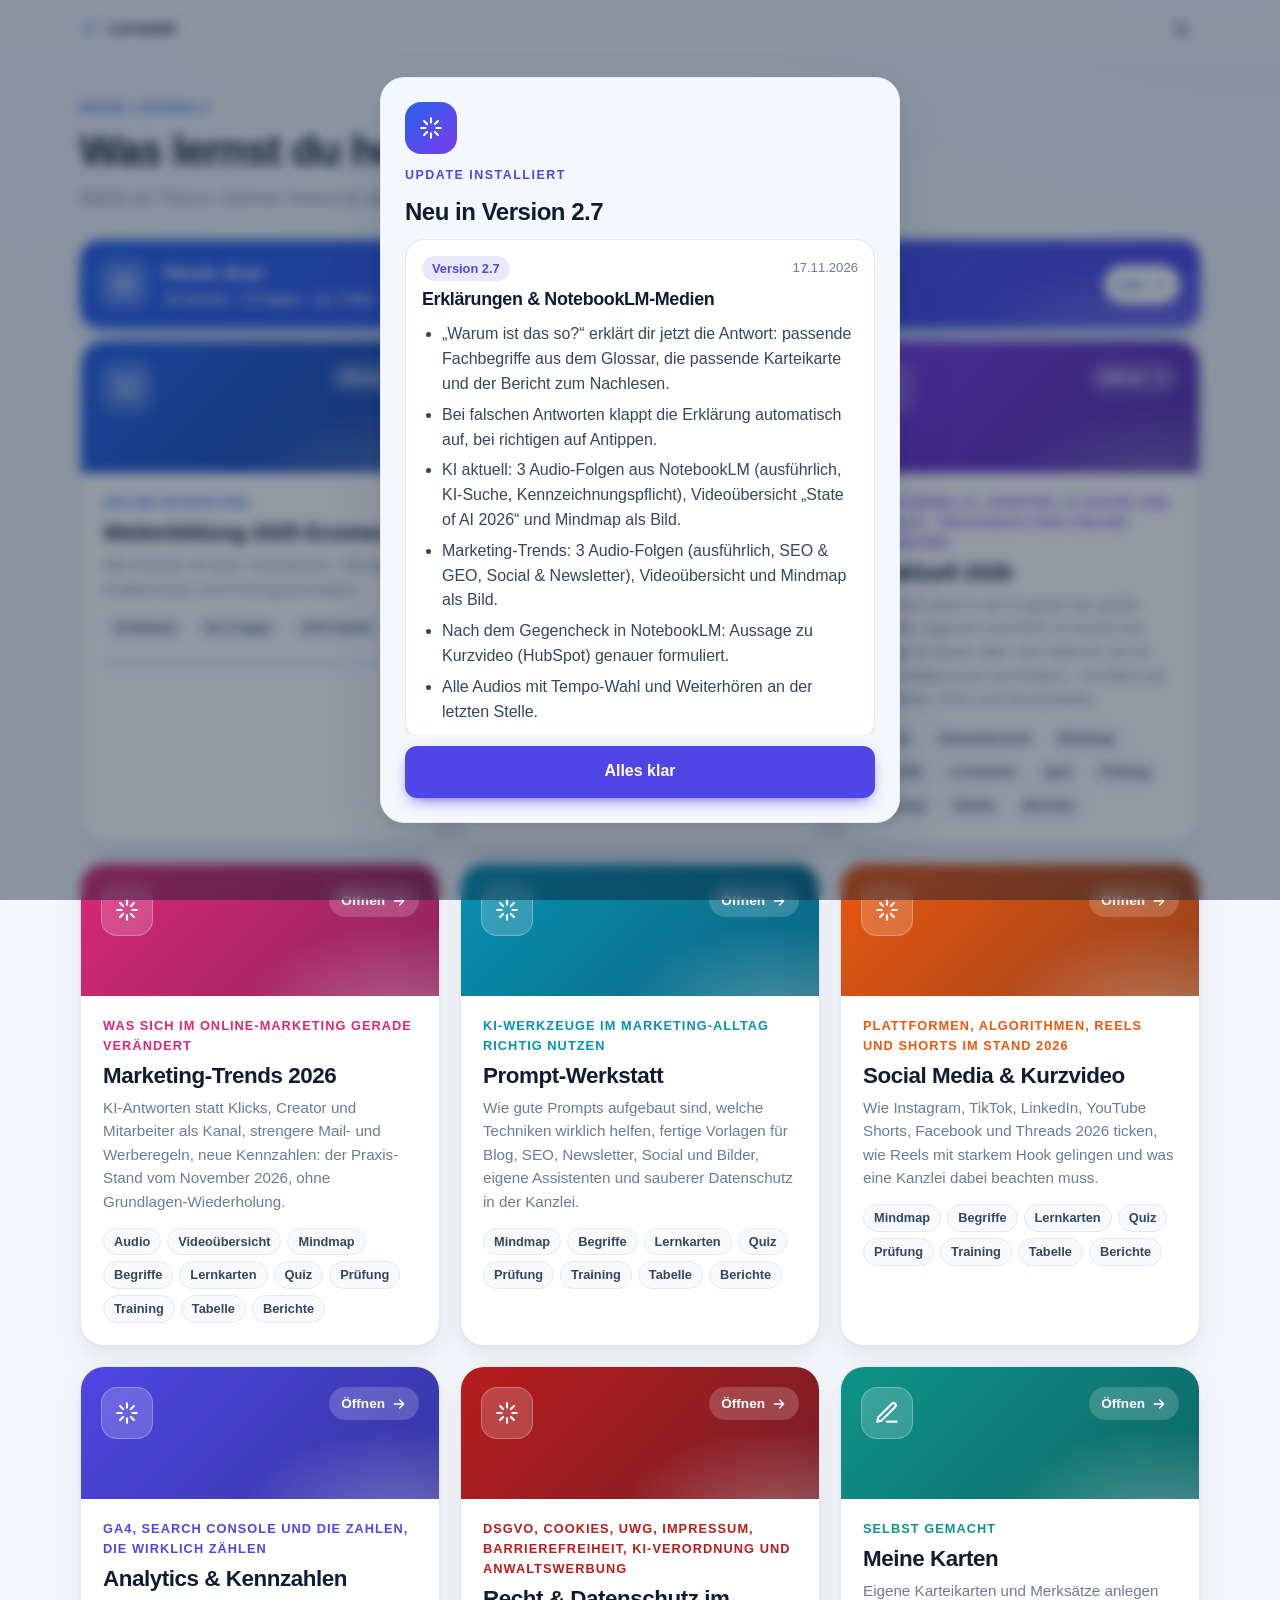
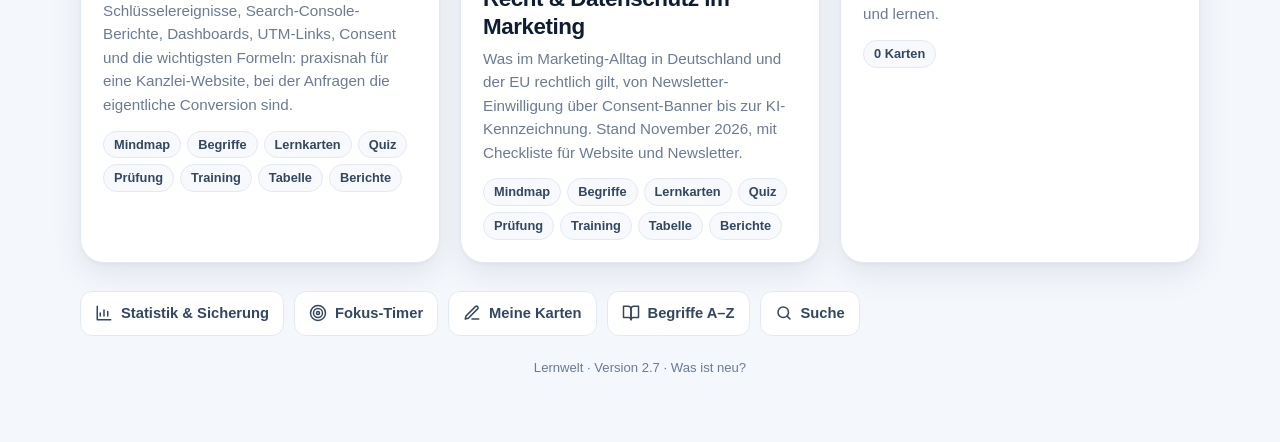
==== commit 9f779df6: "Lernwelt aktualisiert (17.11.2026 12:08)" ====
--- a/index.html
+++ b/index.html
@@ -15,7 +15,7 @@
     <link rel="manifest" href="manifest.webmanifest" />
     <link rel="icon" type="image/png" href="icon.png" />
     <link rel="apple-touch-icon" href="icon.png" />
-    <link rel="stylesheet" href="styles.css?v=2.6" />
+    <link rel="stylesheet" href="styles.css?v=2.7" />
   </head>
   <body>
     <header class="topbar">
@@ -41,17 +41,17 @@
     <script src="glossar-weiterbildung.js?v=2.5"></script>
 
     <!-- Themen-Bereiche: pro Thema eine Zeile (Format siehe themen/FORMAT.md) -->
-    <script src="themen/seo-tutorial-2026/thema.js?v=2.6"></script>
-    <script src="themen/ki-aktuell-2026/thema.js?v=2.6"></script>
-    <script src="themen/marketing-trends-2026/thema.js?v=2.6"></script>
-    <script src="themen/prompt-werkstatt/thema.js?v=2.6"></script>
-    <script src="themen/social-kurzvideo-2026/thema.js?v=2.6"></script>
-    <script src="themen/analytics-kennzahlen/thema.js?v=2.6"></script>
-    <script src="themen/recht-datenschutz-2026/thema.js?v=2.6"></script>
+    <script src="themen/seo-tutorial-2026/thema.js?v=2.7"></script>
+    <script src="themen/ki-aktuell-2026/thema.js?v=2.7"></script>
+    <script src="themen/marketing-trends-2026/thema.js?v=2.7"></script>
+    <script src="themen/prompt-werkstatt/thema.js?v=2.7"></script>
+    <script src="themen/social-kurzvideo-2026/thema.js?v=2.7"></script>
+    <script src="themen/analytics-kennzahlen/thema.js?v=2.7"></script>
+    <script src="themen/recht-datenschutz-2026/thema.js?v=2.7"></script>
 
     <!-- Versionen & Neuigkeiten (neueste Version oben in changelog.js eintragen) -->
-    <script src="changelog.js?v=2.6"></script>
-    <script src="main.js?v=2.6"></script>
+    <script src="changelog.js?v=2.7"></script>
+    <script src="main.js?v=2.7"></script>
     <script>
       if ("serviceWorker" in navigator && (location.protocol === "https:" || location.hostname === "localhost")) {
         navigator.serviceWorker.register("sw.js").catch(() => {});
--- a/styles.css
+++ b/styles.css
@@ -1794,3 +1794,41 @@
 .spot-seg.is-wrong { background: var(--wrong-bg); text-decoration: line-through; }
 .spot-seg:disabled { cursor: default; }
 .spot-why { margin: 12px 0 0; padding-left: 20px; display: grid; gap: 6px; color: var(--ink-2); font-size: 0.94rem; }
+
+/* ---------- „Warum ist das so?“ – Erklärung auf Antippen ---------- */
+
+.why-toggle {
+  display: flex;
+  align-items: center;
+  gap: 8px;
+  width: 100%;
+  margin-top: 12px;
+  padding: 12px 14px;
+  border-radius: 14px;
+  border: 1px solid color-mix(in srgb, #f59e0b 35%, var(--line));
+  background: color-mix(in srgb, #f59e0b 9%, var(--surface));
+  color: var(--ink);
+  font-weight: 700;
+  font-size: 0.95rem;
+  text-align: left;
+  cursor: pointer;
+}
+.why-toggle .icon { width: 18px; height: 18px; color: #d97706; flex: none; }
+.why-toggle small { margin-left: auto; color: var(--muted); font-weight: 600; font-size: 0.82rem; }
+.why-toggle.is-open { border-bottom-left-radius: 4px; border-bottom-right-radius: 4px; }
+.explain {
+  display: grid;
+  gap: 10px;
+  margin-top: 4px;
+  padding: 14px;
+  border-radius: 4px 4px 14px 14px;
+  border: 1px solid color-mix(in srgb, #f59e0b 35%, var(--line));
+  border-top: 0;
+  background: var(--surface);
+}
+.explain .related { margin-top: 0; }
+.explain-label { font-size: 0.75rem; font-weight: 700; letter-spacing: 0.06em; text-transform: uppercase; color: #d97706; }
+.explain-terms { display: grid; gap: 8px; }
+.explain-term { padding: 10px 12px; border-radius: 12px; background: var(--surface-2); border-left: 3px solid var(--c, #0f766e); }
+.explain-term p { margin-top: 3px; color: var(--ink-2); font-size: 0.93rem; }
+.explain-term .explain-more { color: var(--muted); font-size: 0.88rem; }
